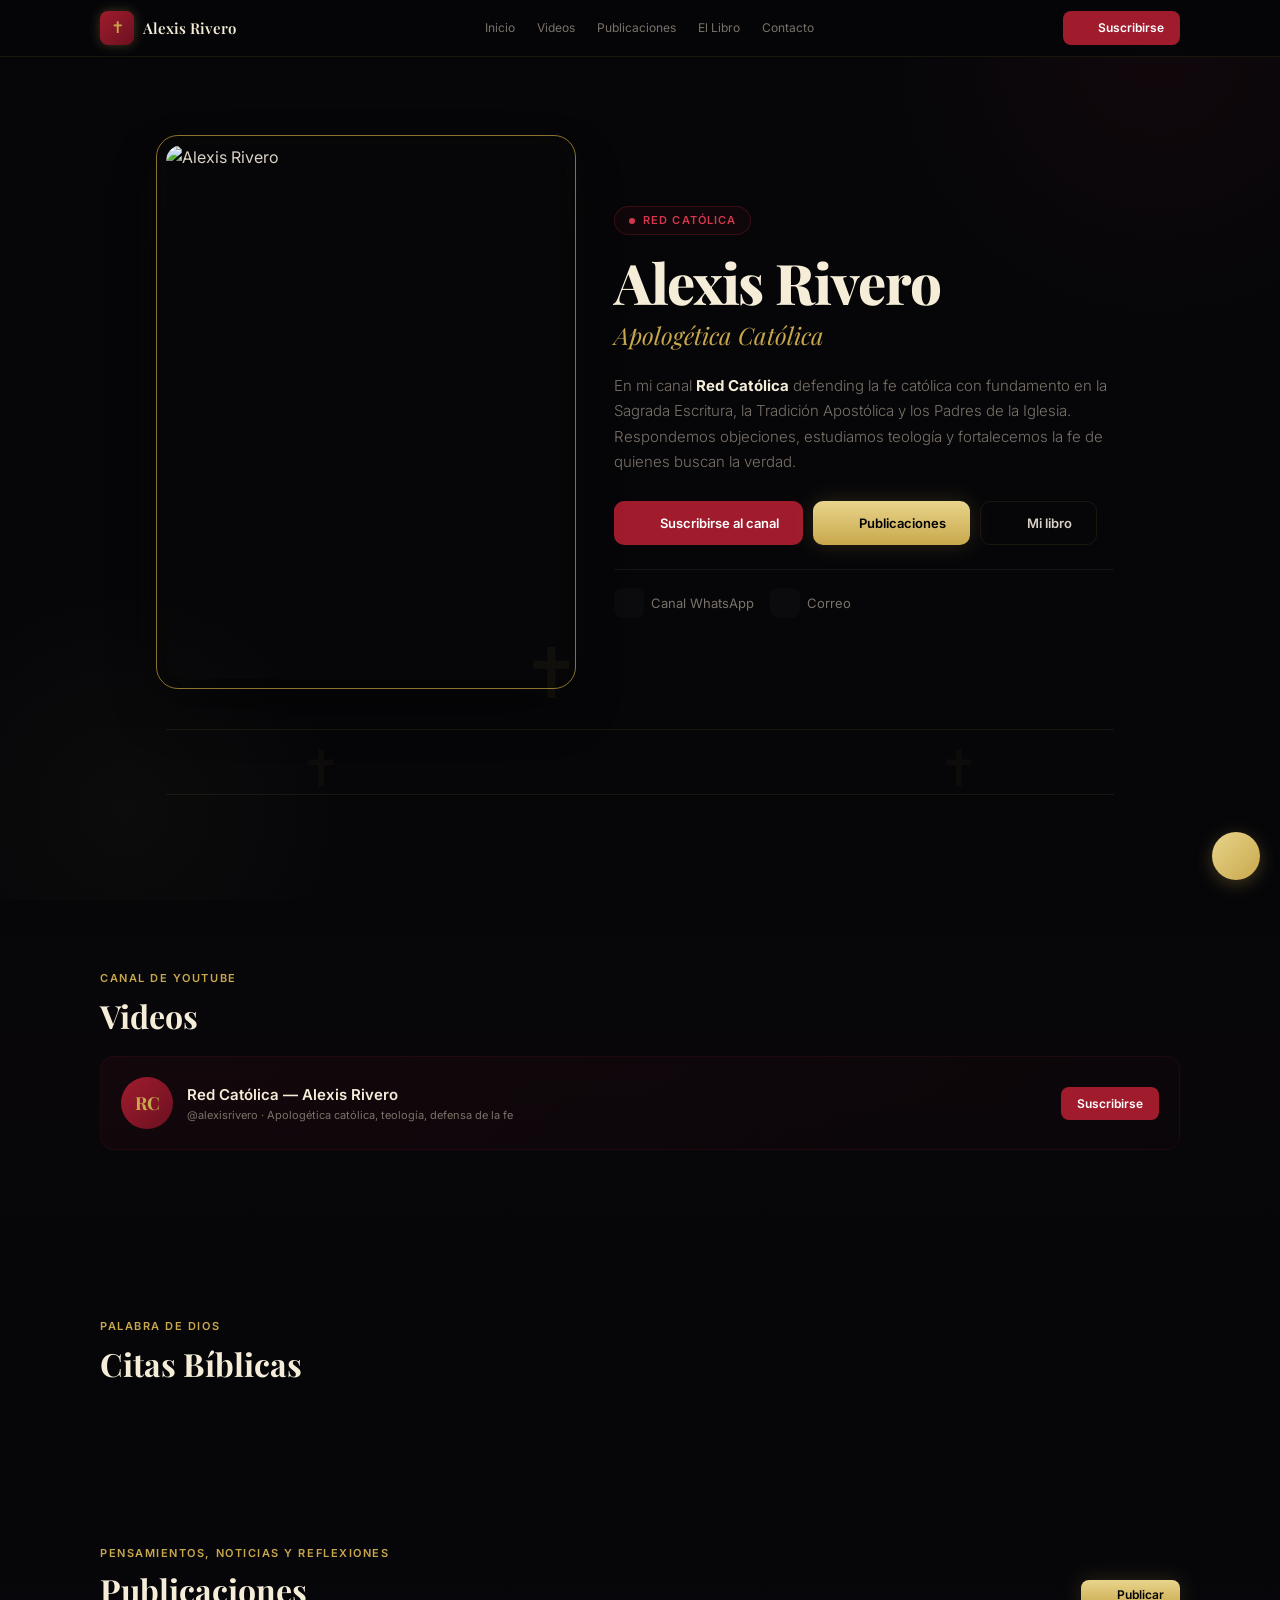
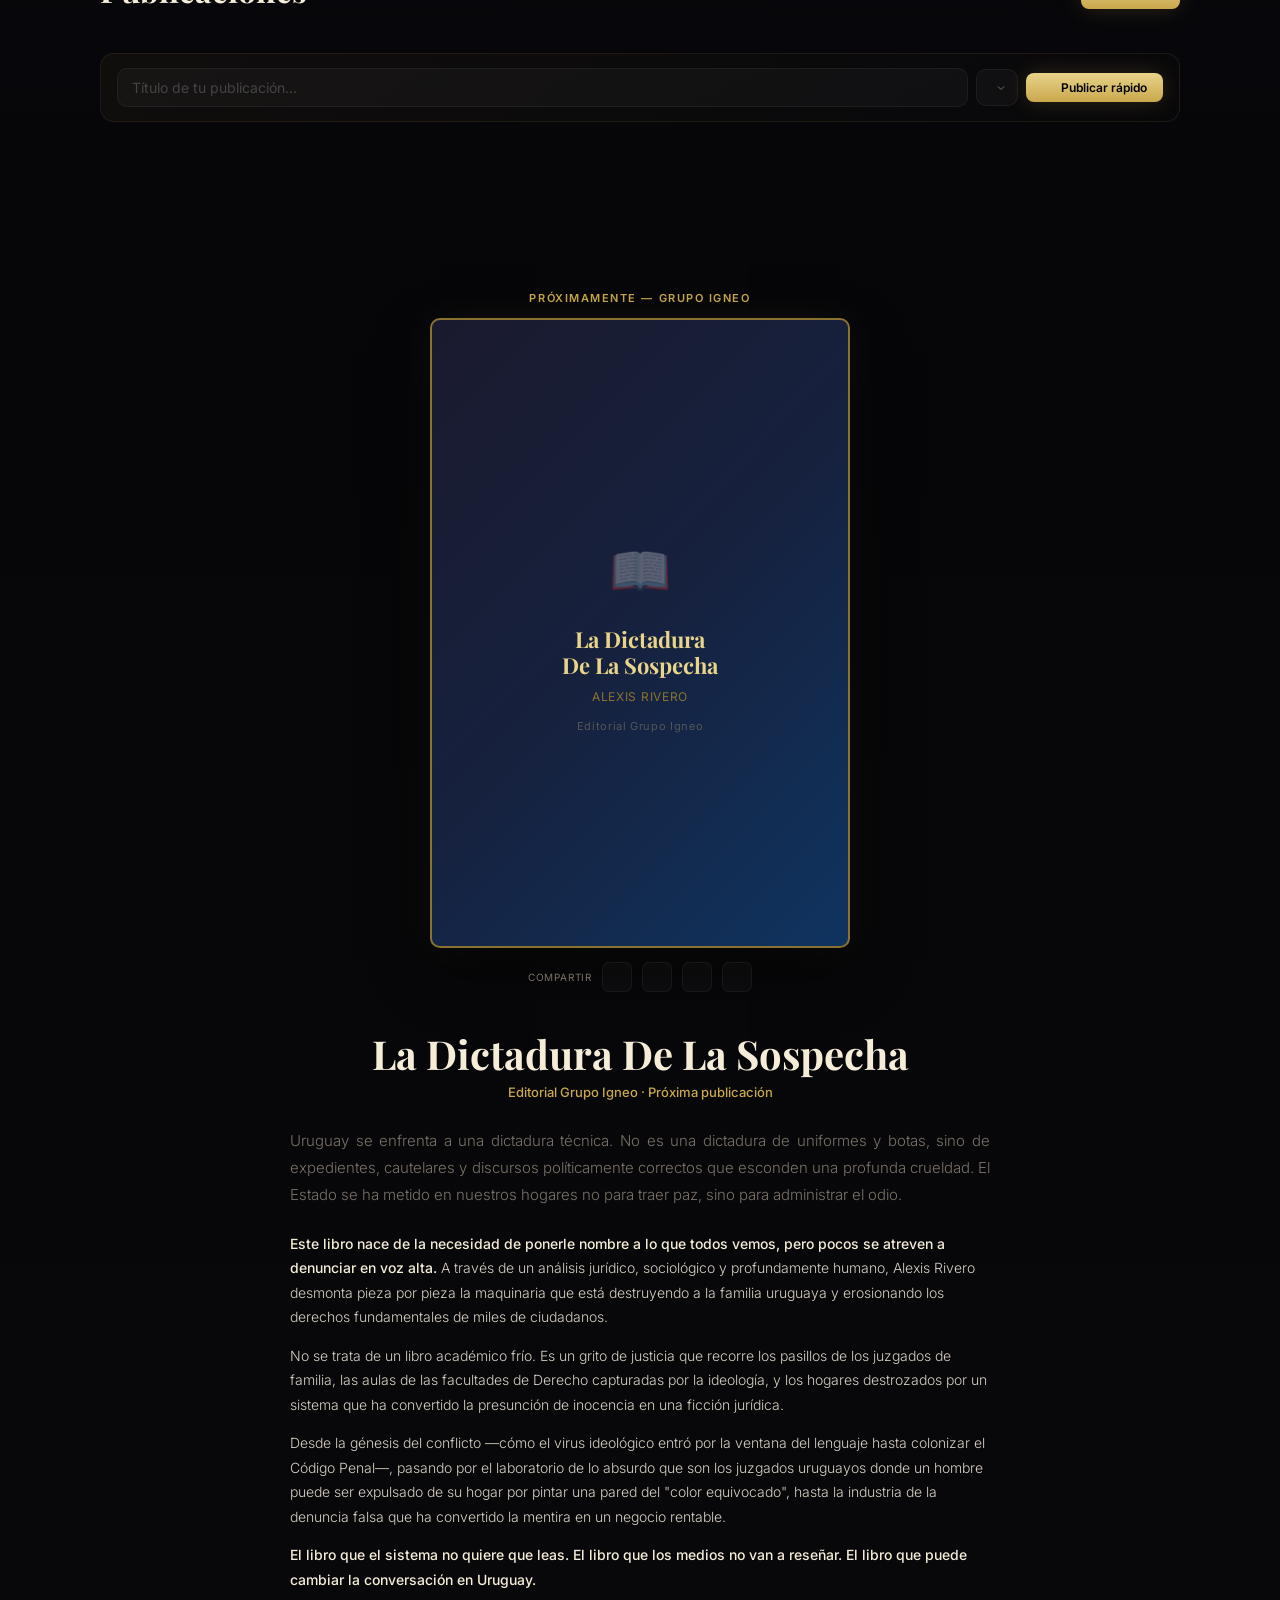
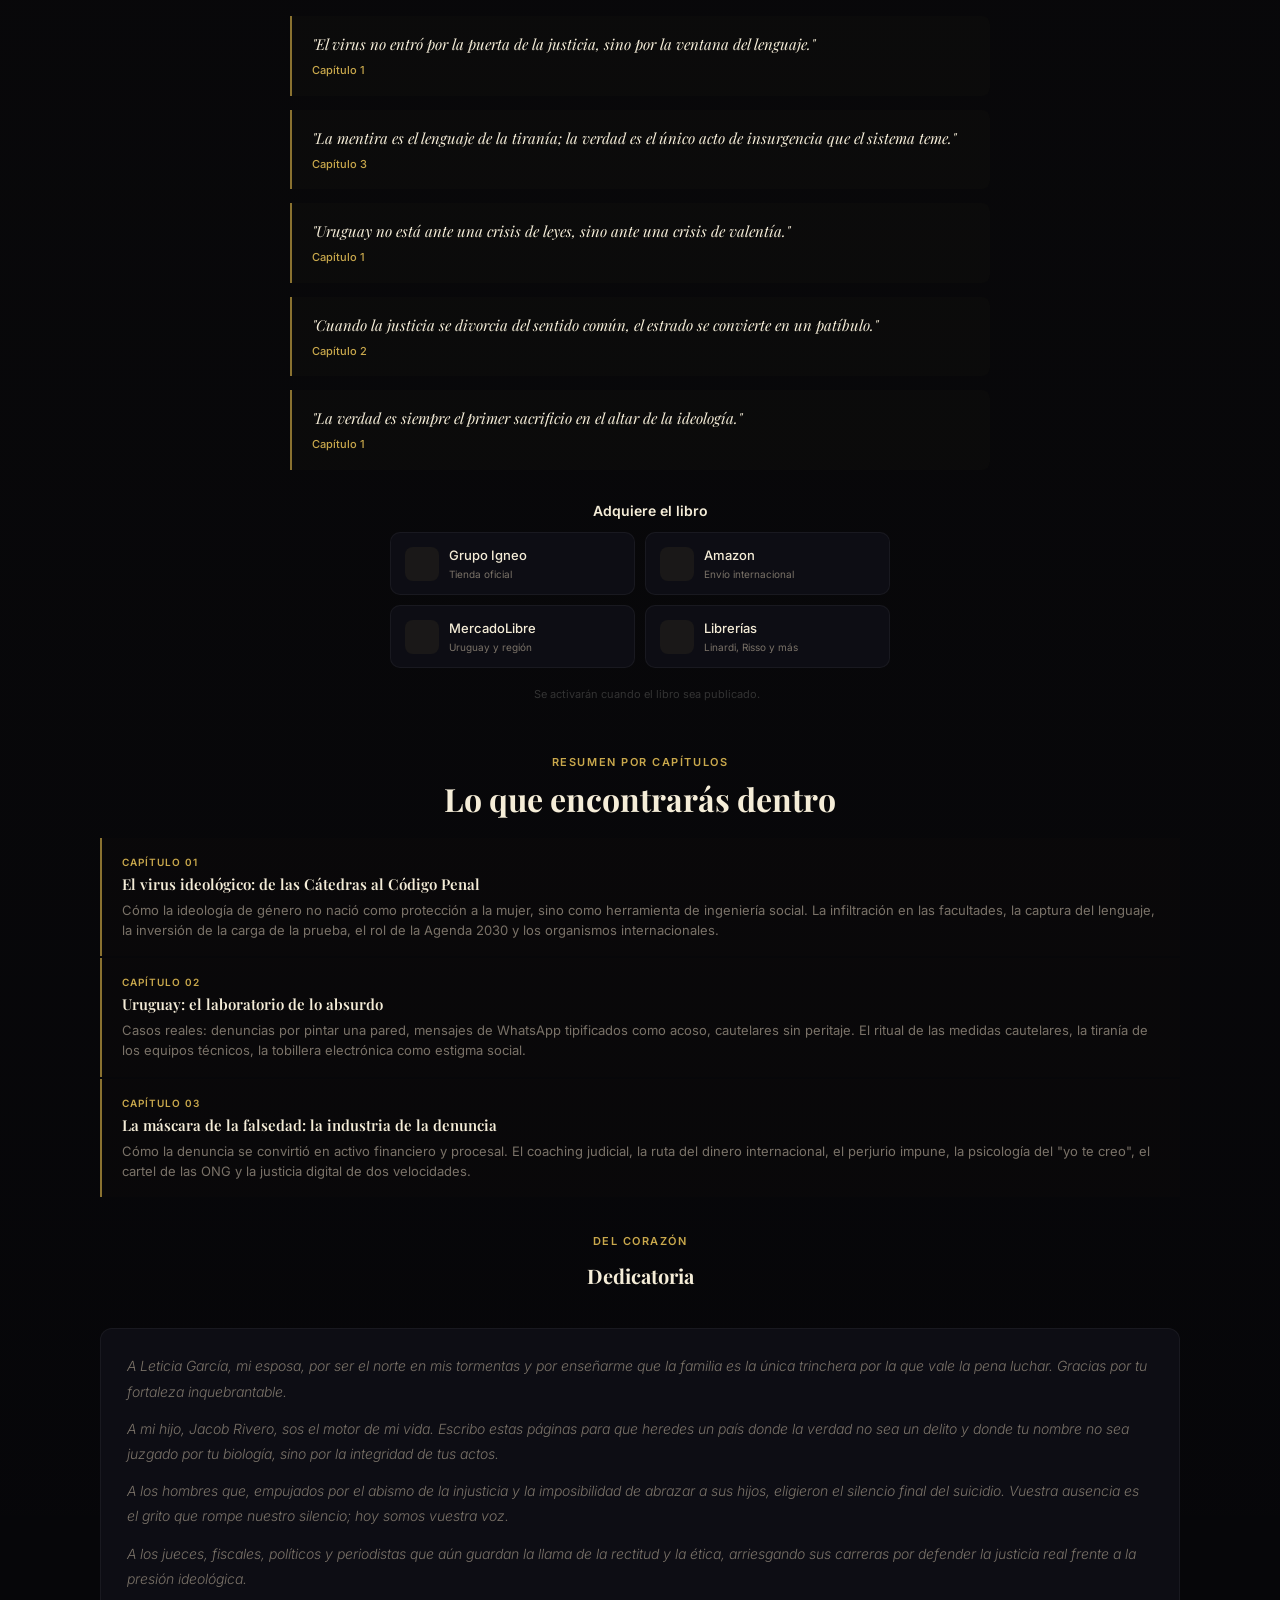
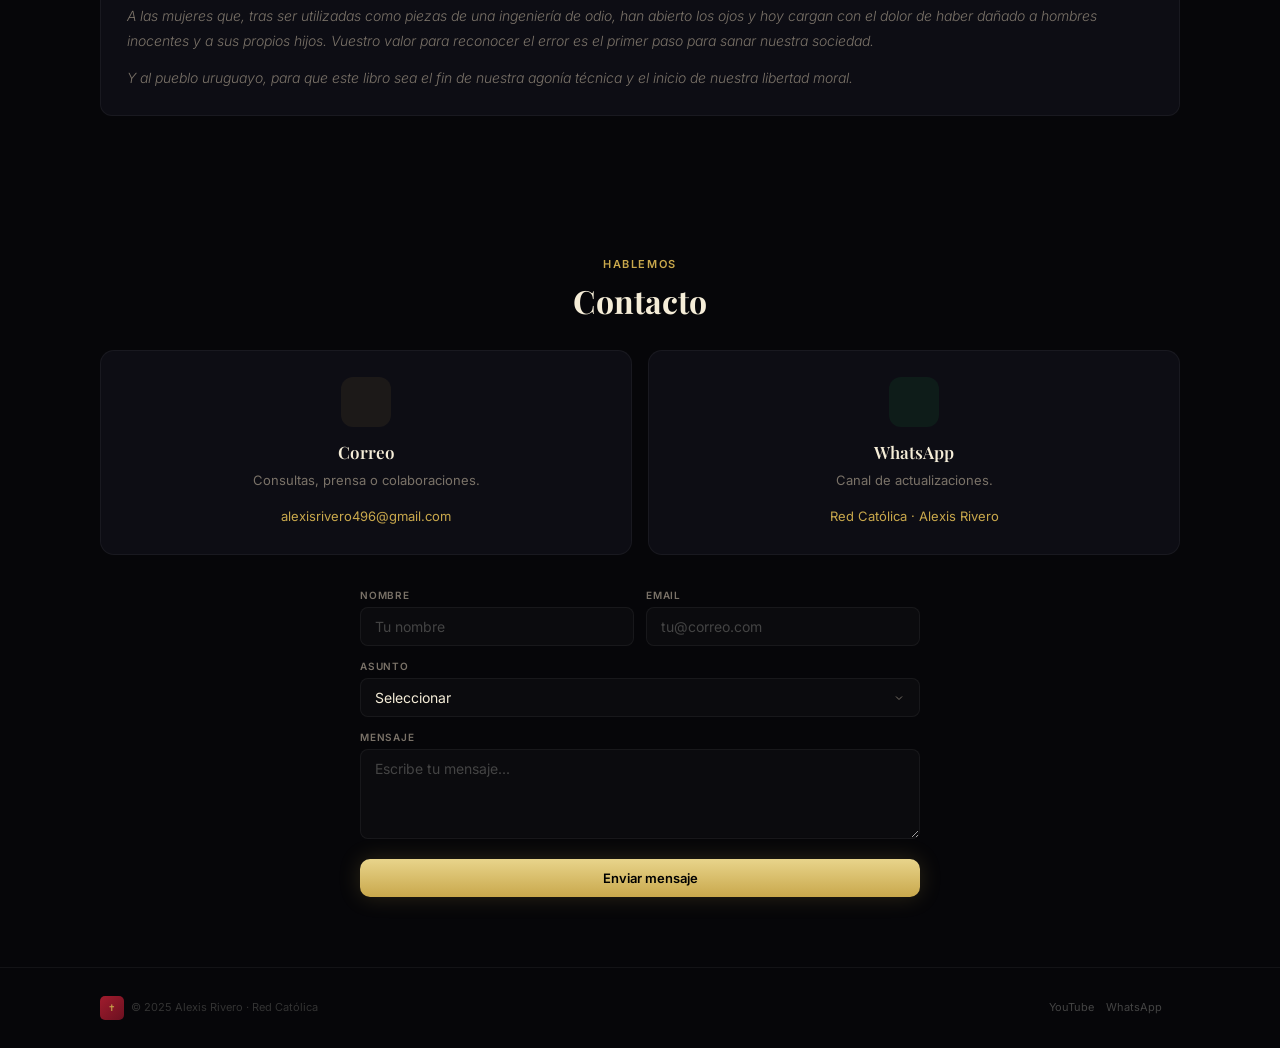
==== Index.html @ 1e09fcd6 "Update print statement from 'Hello' to 'Goodbye'" ====
<!DOCTYPE html>
<html lang="es">
<head>
<meta charset="UTF-8">
<meta name="viewport" content="width=device-width, initial-scale=1.0">
<title>Alexis Rivero — Red Católica | Apologética Católica</title>
<meta name="description" content="Red Católica — Canal de Alexis Rivero. Apologética católica, defensa de la fe, Sagrada Escritura y Tradición.">
<meta property="og:title" content="Alexis Rivero — Red Católica">
<meta property="og:description" content="Apologética católica. Defensa de la fe, Sagrada Escritura y Tradición.">
<meta property="og:image" content="https://z-cdn-media.chatglm.cn/files/7e291981-f883-4932-b6f5-6cbcd752e5f8.jpg?auth_key=1883467136-161e670b6143466b8fa47ee258b8668e-0-f3217478d17b5bc0d8da4518e6465ffe">
<script type="application/ld+json">{"@context":"https://schema.org","@type":"Person","name":"Alexis Rivero","jobTitle":"Apologista católica, YouTuber, Escritor","sameAs":["https://youtube.com/@alexisrivero","https://whatsapp.com/channel/0029ValfUDzLikg3mxO2ev3T"]}</script>
<link href="https://fonts.googleapis.com/css2?family=Playfair+Display:ital,wght@0,400;0,600;0,700;0,800;1,400;1,600&family=Inter:wght@300;400;500;600&display=swap" rel="stylesheet">
<script src="https://unpkg.com/lucide@latest"></script>
<style>
:root{--bg:#060609;--bg2:#0d0d14;--bg3:#141420;--gold:#c9a84c;--gold-l:#e8d48b;--gold-d:#8a7230;--red:#a01c2d;--red-l:#d4374c;--cream:#f5edd8;--text:#d8d0c4;--muted:#7a7268;--bdr:rgba(201,168,76,.1);--bdr2:rgba(255,255,255,.05)}
*,*::before,*::after{margin:0;padding:0;box-sizing:border-box}
html{scroll-behavior:smooth}
body{font-family:'Inter',sans-serif;background:var(--bg);color:var(--text);line-height:1.6;overflow-x:hidden}
::selection{background:rgba(201,168,76,.3);color:#fff}
::-webkit-scrollbar{width:5px}
::-webkit-scrollbar-track{background:var(--bg)}
::-webkit-scrollbar-thumb{background:rgba(201,168,76,.3);border-radius:3px}
.serif{font-family:'Playfair Display',Georgia,serif}
img{max-width:100%;display:block}
a{color:inherit}
.ctn{max-width:1120px;margin:0 auto;padding:0 20px}
nav{position:fixed;top:0;left:0;right:0;z-index:100;background:rgba(6,6,9,.94);backdrop-filter:blur(16px);border-bottom:1px solid var(--bdr)}
.ni{display:flex;align-items:center;justify-content:space-between;height:56px}
.nlogo{display:flex;align-items:center;gap:9px;text-decoration:none}
.nmark{width:34px;height:34px;border-radius:8px;background:linear-gradient(135deg,var(--red),#6b1020);display:flex;align-items:center;justify-content:center;font-size:16px;color:var(--gold);filter:drop-shadow(0 0 6px rgba(201,168,76,.3))}
.ntxt{font-family:'Playfair Display',serif;font-size:15px;font-weight:600;color:var(--cream)}
.nlinks{display:flex;gap:22px}
.nlinks a{font-size:12px;color:var(--muted);text-decoration:none;transition:color .2s}
.nlinks a:hover{color:var(--gold)}
.nsub{display:inline-flex;align-items:center;gap:6px;padding:7px 16px;border-radius:8px;background:var(--red);color:#fff;font-size:12px;font-weight:600;text-decoration:none;transition:all .2s}
.nsub:hover{background:var(--red-l);box-shadow:0 0 20px rgba(160,28,45,.4)}
.mobt{display:none;background:none;border:none;color:var(--muted);cursor:pointer}
@media(max-width:768px){.nlinks,.nsub-d{display:none!important}.mobt{display:block}}
.mmenu{display:none;padding:14px 20px;border-top:1px solid var(--bdr)}
.mmenu.open{display:block}
.mmenu a{display:block;padding:10px 0;font-size:14px;color:var(--muted);text-decoration:none;border-bottom:1px solid var(--bdr2)}
.mmenu a:last-child{border:none}
.hero{min-height:100vh;display:flex;align-items:center;padding:90px 0 50px;position:relative;overflow:hidden}
.hero::before{content:'';position:absolute;top:-25%;right:-12%;width:550px;height:550px;background:radial-gradient(circle,rgba(160,28,45,.07) 0%,transparent 70%);pointer-events:none}
.hero::after{content:'';position:absolute;bottom:-15%;left:-8%;width:450px;height:450px;background:radial-gradient(circle,rgba(201,168,76,.035) 0%,transparent 70%);pointer-events:none}
.hgrid{display:grid;grid-template-columns:400px 1fr;gap:48px;align-items:center;position:relative;z-index:1}
@media(max-width:860px){.hgrid{grid-template-columns:1fr;gap:32px;text-align:center}}
.hphoto{position:relative}
.hphoto img{width:100%;border-radius:16px;object-fit:cover;aspect-ratio:3/4;box-shadow:0 24px 60px -12px rgba(0,0,0,.8),0 0 40px rgba(201,168,76,.06)}
.hframe{position:absolute;inset:-10px;border:1.5px solid var(--gold-d);border-radius:22px;pointer-events:none}
.hcross{position:absolute;bottom:-25px;right:-15px;font-size:70px;color:rgba(201,168,76,.06);font-family:'Playfair Display',serif;pointer-events:none;line-height:1}
@media(max-width:860px){.hphoto img{max-width:300px;margin:0 auto}.hcross{display:none}}
.hbadge{display:inline-flex;align-items:center;gap:8px;padding:5px 14px;border-radius:20px;border:1px solid rgba(160,28,45,.3);background:rgba(160,28,45,.07);font-size:11px;color:var(--red-l);text-transform:uppercase;letter-spacing:.1em;font-weight:600;margin-bottom:18px}
.hbadge .dot{width:6px;height:6px;border-radius:50%;background:var(--red-l);animation:pulse 2s infinite}
@keyframes pulse{0%,100%{opacity:1}50%{opacity:.3}}
.hero h1{font-family:'Playfair Display',serif;font-size:clamp(36px,5vw,56px);font-weight:800;line-height:1.05;color:var(--cream);letter-spacing:-.02em;margin-bottom:4px}
.hsub{font-family:'Playfair Display',serif;font-size:clamp(17px,2.5vw,24px);font-weight:400;font-style:italic;color:var(--gold);margin-bottom:18px}
.hdesc{color:var(--muted);font-size:15px;line-height:1.7;margin-bottom:26px;max-width:500px;font-weight:300}
@media(max-width:860px){.hdesc{margin:0 auto 26px}}
.hbtns{display:flex;flex-wrap:wrap;gap:10px}
@media(max-width:860px){.hbtns{justify-content:center}}
.btn{display:inline-flex;align-items:center;gap:7px;padding:11px 24px;border-radius:10px;font-size:13px;font-weight:600;text-decoration:none;transition:all .2s;border:none;cursor:pointer;font-family:'Inter',sans-serif}
.btn-r{background:var(--red);color:#fff}
.btn-r:hover{background:var(--red-l);box-shadow:0 0 22px rgba(160,28,45,.4)}
.btn-g{background:linear-gradient(to bottom,var(--gold-l),var(--gold));color:#000;box-shadow:0 0 22px rgba(201,168,76,.2)}
.btn-g:hover{box-shadow:0 0 32px rgba(201,168,76,.35);transform:translateY(-1px)}
.btn-o{background:transparent;color:var(--text);border:1px solid var(--bdr)}
.btn-o:hover{border-color:var(--gold-d);background:rgba(201,168,76,.02)}
.btns{padding:7px 16px;font-size:12px;border-radius:8px}
.hlinks{display:flex;gap:16px;margin-top:24px;padding-top:18px;border-top:1px solid var(--bdr2);flex-wrap:wrap}
@media(max-width:860px){.hlinks{justify-content:center}}
.hlk{display:flex;align-items:center;gap:7px;font-size:13px;color:var(--muted);text-decoration:none;transition:color .2s}
.hlk:hover{color:var(--cream)}
.hlk-ic{width:30px;height:30px;border-radius:8px;background:rgba(255,255,255,.025);display:flex;align-items:center;justify-content:center}
.bbar{margin-top:50px;padding:28px 24px;position:relative;z-index:1;border-top:1px solid var(--bdr);border-bottom:1px solid var(--bdr)}
.bbar-in{max-width:680px;margin:0 auto;text-align:center;position:relative}
.bbar-in::before,.bbar-in::after{content:'✝';position:absolute;top:50%;transform:translateY(-50%);font-size:50px;color:rgba(201,168,76,.04);font-family:'Playfair Display',serif;pointer-events:none}
.bbar-in::before{left:0}
.bbar-in::after{right:0}
.bbar p{font-family:'Playfair Display',serif;font-style:italic;font-size:clamp(15px,2vw,19px);color:var(--gold-l);line-height:1.6}
.bbar cite{display:block;margin-top:8px;font-size:11px;color:var(--gold-d);font-style:normal;font-family:'Inter',sans-serif;font-weight:500;letter-spacing:.05em}
section{padding:70px 0}
@media(max-width:768px){section{padding:45px 0}}
.sl{font-size:11px;font-weight:600;text-transform:uppercase;letter-spacing:.14em;color:var(--gold);margin-bottom:10px}
.st{font-family:'Playfair Display',serif;font-size:clamp(22px,3vw,32px);font-weight:700;color:var(--cream);line-height:1.15}
.gl{width:45px;height:2px;background:linear-gradient(to right,var(--gold),transparent);margin:14px 0}
.card{background:var(--bg2);border:1px solid var(--bdr2);border-radius:14px;transition:border-color .3s}
.card:hover{border-color:var(--bdr)}
.vsec{background:linear-gradient(180deg,transparent,rgba(160,28,45,.015),transparent)}
.vsub{display:flex;align-items:center;gap:14px;padding:20px;border-radius:14px;background:linear-gradient(135deg,rgba(160,28,45,.07),rgba(160,28,45,.02));border:1px solid rgba(160,28,45,.12);margin-bottom:28px;flex-wrap:wrap}
.vav{width:52px;height:52px;border-radius:50%;background:linear-gradient(135deg,var(--red),#6b1020);display:flex;align-items:center;justify-content:center;font-family:'Playfair Display',serif;font-weight:700;font-size:18px;color:var(--gold);flex-shrink:0}
.vinf h4{font-size:15px;font-weight:600;color:var(--cream)}
.vinf p{font-size:11px;color:var(--muted)}
.vgrid{display:grid;grid-template-columns:repeat(2,1fr);gap:14px}
@media(max-width:640px){.vgrid{grid-template-columns:1fr}}
.vemb{position:relative;aspect-ratio:16/9;border-radius:12px;overflow:hidden;background:var(--bg3);border:1px solid var(--bdr2)}
.vemb iframe{width:100%;height:100%;border:none}
.vempty{text-align:center;padding:50px 20px;border:2px dashed var(--bdr2);border-radius:14px}
.qgrid{display:grid;grid-template-columns:repeat(2,1fr);gap:14px}
@media(max-width:640px){.qgrid{grid-template-columns:1fr}}
.qc{padding:24px;border-left:3px solid var(--gold-d);background:linear-gradient(135deg,rgba(201,168,76,.025),transparent);position:relative;overflow:hidden;border-radius:0 14px 14px 0}
.qc::after{content:'✝';position:absolute;right:-6px;bottom:-10px;font-size:70px;color:rgba(201,168,76,.035);font-family:'Playfair Display',serif;pointer-events:none;line-height:1}
.qc p{font-family:'Playfair Display',serif;font-style:italic;font-size:14px;color:var(--cream);line-height:1.6;position:relative;z-index:1}
.qc cite{display:block;margin-top:8px;font-size:11px;color:var(--gold);font-style:normal;font-family:'Inter',sans-serif;font-weight:600}
.fsec{background:linear-gradient(180deg,transparent,rgba(74,32,112,.012),transparent)}
.cat-tabs{display:flex;gap:6px;flex-wrap:wrap;margin-bottom:24px}
.cat-tab{padding:7px 14px;border-radius:20px;font-size:11px;font-weight:500;cursor:pointer;transition:all .2s;border:1px solid var(--bdr2);background:rgba(255,255,255,.015);color:var(--muted);font-family:'Inter',sans-serif;white-space:nowrap}
.cat-tab:hover{border-color:var(--bdr);color:var(--text)}
.cat-tab.act{border-color:var(--gold-d);background:rgba(201,168,76,.08);color:var(--gold-l)}
.publish-bar{display:flex;gap:8px;margin-bottom:28px;padding:14px 16px;border-radius:14px;background:linear-gradient(135deg,rgba(201,168,76,.05),rgba(201,168,76,.01));border:1px solid var(--bdr);align-items:center;flex-wrap:wrap}
.publish-bar input{flex:1;min-width:200px;padding:10px 14px;border-radius:10px;background:rgba(255,255,255,.03);border:1px solid var(--bdr2);color:var(--cream);font-size:14px;outline:none;font-family:'Inter',sans-serif}
.publish-bar input:focus{border-color:rgba(201,168,76,.35)}
.publish-bar input::placeholder{color:#444}
.publish-bar select{padding:10px 12px;border-radius:10px;background:rgba(255,255,255,.03);border:1px solid var(--bdr2);color:var(--cream);font-size:12px;outline:none;appearance:none;cursor:pointer;font-family:'Inter',sans-serif;background-image:url("data:image/svg+xml,%3Csvg xmlns='http://www.w3.org/2000/svg' width='12' height='12' viewBox='0 0 24 24' fill='none' stroke='%237a7268' stroke-width='2'%3E%3Cpolyline points='6 9 12 15 18 9'/%3E%3C/svg%3E");background-repeat:no-repeat;background-position:right 10px center;padding-right:28px}
.publish-bar select option{background:var(--bg2)}
.fcard{padding:20px;border-radius:14px;background:var(--bg2);border:1px solid var(--bdr2);margin-bottom:14px}
.fcard-hd{display:flex;align-items:center;gap:12px;margin-bottom:14px}
.fcard-av{width:40px;height:40px;border-radius:50%;background:linear-gradient(135deg,var(--red),#6b1020);display:flex;align-items:center;justify-content:center;font-family:'Playfair Display',serif;font-weight:700;font-size:14px;color:var(--gold);flex-shrink:0}
.fcard-info{flex:1;min-width:0}
.fcard-info h4{font-size:14px;font-weight:600;color:var(--cream)}
.fcard-info p{font-size:11px;color:var(--muted)}
.fcard-body{padding-left:52px}
.fcard-txt{font-size:14px;color:var(--text);line-height:1.7;margin-bottom:12px}
.fcard-txt p{margin-bottom:10px}
.fcard-txt img{max-width:100%;border-radius:10px;margin:10px 0}
.fcard-txt blockquote{border-left:2px solid var(--gold-d);padding:8px 14px;margin:10px 0;color:var(--gold-l);font-style:italic;font-family:'Playfair Display',serif}
.fcard-txt iframe{width:100%;aspect-ratio:16/9;border:none;border-radius:8px;margin:8px 0}
.fcard-reactions{display:flex;gap:6px;margin-bottom:12px;flex-wrap:wrap}
.frbtn{display:inline-flex;align-items:center;gap:5px;padding:5px 12px;border-radius:8px;background:rgba(255,255,255,.02);border:1px solid var(--bdr2);cursor:pointer;transition:all .2s;font-size:13px;font-family:'Inter',sans-serif;color:var(--muted)}
.frbtn:hover{border-color:var(--bdr);background:rgba(255,255,255,.04)}
.frbtn.active{border-color:var(--gold-d);background:rgba(201,168,76,.07);color:var(--gold-l)}
.frc{font-size:12px;min-width:14px;text-align:center}
@keyframes rpop{0%{transform:scale(1)}50%{transform:scale(1.2)}100%{transform:scale(1)}}
.rpop{animation:rpop .25s ease}
.fcard-cmts{border-top:1px solid var(--bdr2);padding-top:12px;margin-top:4px}
.fcard-cmt{display:flex;gap:10px;padding:10px 0;border-bottom:1px solid var(--bdr2)}
.fcard-cmt:last-child{border:none}
.fcmt-av{width:28px;height:28px;border-radius:50%;background:rgba(201,168,76,.08);display:flex;align-items:center;justify-content:center;font-size:11px;font-weight:600;color:var(--gold);flex-shrink:0}
.fcmt-body{flex:1;min-width:0}
.fcmt-hd{display:flex;align-items:center;gap:6px;margin-bottom:2px}
.fcmt-nm{font-size:12px;font-weight:500;color:var(--cream)}
.fcmt-dt{font-size:10px;color:#444}
.fcmt-tx{font-size:13px;color:var(--muted);line-height:1.5}
.fcmt-like{display:inline-flex;align-items:center;gap:3px;font-size:11px;color:#444;cursor:pointer;transition:color .2s;margin-top:4px;padding:2px 6px;border-radius:4px}
.fcmt-like:hover{color:var(--gold)}
.fcmt-like.liked{color:var(--red-l)}
.fcard-cmt-form{display:flex;gap:8px;margin-top:10px}
.fcard-cmt-form input{flex:1;padding:8px 12px;border-radius:8px;background:rgba(255,255,255,.02);border:1px solid var(--bdr2);color:var(--cream);font-size:13px;outline:none;font-family:'Inter',sans-serif}
.fcard-cmt-form input:focus{border-color:rgba(201,168,76,.35)}
.fcard-cmt-form button{padding:8px 14px;border-radius:8px;background:var(--gold);color:#000;font-size:12px;font-weight:600;border:none;cursor:pointer;white-space:nowrap}
.bksec{background:linear-gradient(180deg,transparent,rgba(201,168,76,.012),transparent)}
.bkcover{max-width:420px;margin:0 auto 40px;position:relative}
.bkcover img{width:100%;border-radius:10px;box-shadow:0 24px 60px -12px rgba(0,0,0,.7),0 0 40px rgba(201,168,76,.08);transition:transform .4s}
.bkcover:hover img{transform:scale(1.02)}
.bk-fallback{width:100%;aspect-ratio:2/3;border-radius:10px;box-shadow:0 24px 60px -12px rgba(0,0,0,.7),0 0 40px rgba(201,168,76,.08);background:linear-gradient(135deg,#1a1a2e,#16213e,#0f3460);display:none;align-items:center;justify-content:center;text-align:center;padding:40px;border:2px solid var(--gold-d)}
.bk-fallback h3{font-family:'Playfair Display',serif;font-size:22px;font-weight:700;color:var(--gold-l);line-height:1.2;margin-bottom:8px}
.bk-fallback p{font-size:12px;color:var(--gold-d);letter-spacing:.06em}
.bkshare{display:flex;align-items:center;justify-content:center;gap:10px;margin-top:14px}
.bkshare span{font-size:10px;color:var(--muted);text-transform:uppercase;letter-spacing:.08em}
.bkshbtn{width:30px;height:30px;border-radius:7px;background:rgba(255,255,255,.025);border:1px solid var(--bdr2);display:flex;align-items:center;justify-content:center;color:var(--muted);cursor:pointer;transition:all .2s}
.bkshbtn:hover{color:var(--gold);border-color:var(--bdr)}
.bkinfo{max-width:700px;margin:0 auto}
.bkinfo h2{font-family:'Playfair Display',serif;font-size:clamp(26px,3.5vw,40px);font-weight:700;color:var(--cream);line-height:1.1;margin-bottom:6px;text-align:center}
.bkpub{font-size:13px;color:var(--gold);text-align:center;margin-bottom:24px;font-weight:500}
.bksyn{color:var(--muted);font-size:15px;line-height:1.8;margin-bottom:24px;font-weight:300;text-align:justify}
.bkdesc{color:var(--text);font-size:14px;line-height:1.75;margin-bottom:24px;font-weight:300}
.bkdesc p{margin-bottom:14px}
.bkdesc strong{color:var(--cream);font-weight:500}
.bq{border-left:2px solid var(--gold-d);padding:16px 20px;margin:14px 0;background:rgba(201,168,76,.015);border-radius:0 8px 8px 0}
.bq p{font-family:'Playfair Display',serif;font-style:italic;font-size:15px;color:var(--cream);line-height:1.6}
.bq cite{display:block;margin-top:6px;font-size:11px;color:var(--gold);font-style:normal;font-weight:500}
.bgrid{display:grid;grid-template-columns:repeat(2,1fr);gap:10px;margin-bottom:18px;max-width:500px;margin-left:auto;margin-right:auto}
@media(max-width:480px){.bgrid{grid-template-columns:1fr}}
.blink{display:flex;align-items:center;gap:10px;padding:12px 14px;border-radius:10px;background:var(--bg2);border:1px solid var(--bdr2);text-decoration:none;transition:all .2s}
.blink:hover{border-color:var(--bdr);background:rgba(201,168,76,.025)}
.blic{width:34px;height:34px;border-radius:8px;background:rgba(201,168,76,.07);display:flex;align-items:center;justify-content:center;flex-shrink:0}
.blt{font-size:13px;color:var(--cream);font-weight:500}
.bls{font-size:10px;color:var(--muted)}
.chc{padding:16px 20px;border-left:2px solid var(--gold-d);margin-bottom:2px;background:rgba(201,168,76,.008);transition:all .3s}
.chc:hover{border-left-color:var(--gold);background:rgba(201,168,76,.025)}
.chn{font-size:10px;color:var(--gold);font-weight:600;letter-spacing:.1em;text-transform:uppercase;margin-bottom:2px}
.cht{font-family:'Playfair Display',serif;font-size:15px;font-weight:600;color:var(--cream);margin-bottom:4px}
.chs{font-size:13px;color:var(--muted);line-height:1.55}
.dedbox{margin-top:36px;padding:24px 26px;border-radius:12px;background:var(--bg2);border:1px solid var(--bdr2)}
.dedbox p{font-size:14px;color:var(--muted);line-height:1.8;font-weight:300;font-style:italic;margin-bottom:12px}
.dedbox p:last-child{margin-bottom:0}
.ctgrid{display:grid;grid-template-columns:1fr 1fr;gap:16px}
@media(max-width:640px){.ctgrid{grid-template-columns:1fr}}
.ctcd{padding:26px;text-align:center}
.ctic{width:50px;height:50px;border-radius:12px;display:flex;align-items:center;justify-content:center;margin:0 auto 12px}
.ctcd h3{font-family:'Playfair Display',serif;font-size:17px;font-weight:600;color:var(--cream);margin-bottom:4px}
.ctcd p{font-size:13px;color:var(--muted);margin-bottom:12px}
.ctcd a{color:var(--gold);text-decoration:none;font-size:13px;word-break:break-all}
.ctcd a:hover{text-decoration:underline}
.ctfm{max-width:560px;margin:32px auto 0}
.ctfm label{display:block;font-size:10px;font-weight:600;text-transform:uppercase;letter-spacing:.08em;color:var(--muted);margin-bottom:4px}
.ctfm input,.ctfm select,.ctfm textarea{width:100%;padding:10px 14px;border-radius:8px;background:rgba(255,255,255,.025);border:1px solid var(--bdr2);color:var(--cream);font-size:14px;font-family:'Inter',sans-serif;transition:border-color .2s;margin-bottom:12px}
.ctfm input:focus,.ctfm select:focus,.ctfm textarea:focus{outline:none;border-color:rgba(201,168,76,.35)}
.ctfm input::placeholder,.ctfm textarea::placeholder{color:#444}
.ctfm select{appearance:none;cursor:pointer;background-image:url("data:image/svg+xml,%3Csvg xmlns='http://www.w3.org/2000/svg' width='12' height='12' viewBox='0 0 24 24' fill='none' stroke='%237a7268' stroke-width='2'%3E%3Cpolyline points='6 9 12 15 18 9'/%3E%3C/svg%3E");background-repeat:no-repeat;background-position:right 14px center}
.ctfm select option{background:var(--bg2)}
footer{padding:28px 0;border-top:1px solid var(--bdr2)}
.fti{display:flex;align-items:center;justify-content:space-between;flex-wrap:wrap;gap:10px}
.ftt{font-size:11px;color:#333}
.fab{position:fixed;bottom:20px;right:20px;z-index:90;width:48px;height:48px;border-radius:50%;background:linear-gradient(135deg,var(--gold-l),var(--gold));color:#000;border:none;cursor:pointer;display:flex;align-items:center;justify-content:center;box-shadow:0 4px 18px rgba(201,168,76,.3);transition:all .2s;animation:fg 3s infinite}
.fab:hover{transform:scale(1.08);box-shadow:0 4px 28px rgba(201,168,76,.5)}
@keyframes fg{0%,100%{box-shadow:0 4px 18px rgba(201,168,76,.3)}50%{box-shadow:0 4px 28px rgba(201,168,76,.5)}}
.tc{position:fixed;top:64px;right:16px;z-index:300;display:flex;flex-direction:column;gap:6px}
.tst{padding:10px 16px;border-radius:10px;font-size:13px;color:var(--cream);backdrop-filter:blur(12px);animation:tin .3s ease;display:flex;align-items:center;gap:7px}
.tok{background:rgba(22,163,74,.12);border:1px solid rgba(22,163,74,.25)}
.terr{background:rgba(220,38,38,.12);border:1px solid rgba(220,38,38,.25)}
.tinf{background:rgba(201,168,76,.12);border:1px solid rgba(201,168,76,.25)}
@keyframes tin{from{opacity:0;transform:translateX(20px)}to{opacity:1;transform:translateX(0)}}
.adm{position:fixed;inset:0;z-index:250;display:none}
.adm.open{display:flex;align-items:flex-start;justify-content:center;padding:52px 12px 12px}
.abox{width:100%;max-width:680px;background:var(--bg2);border:1px solid var(--bdr2);border-radius:16px;overflow:hidden;max-height:calc(100vh - 64px);overflow-y:auto}
.ahd{padding:12px 16px;border-bottom:1px solid var(--bdr2);display:flex;align-items:center;justify-content:space-between;position:sticky;top:0;background:var(--bg2);z-index:5}
.ahd h3{font-family:'Playfair Display',serif;font-size:16px;font-weight:600;color:var(--cream);display:flex;align-items:center;gap:7px}
.mcl{width:30px;height:30px;border-radius:7px;background:rgba(255,255,255,.03);border:none;color:var(--muted);cursor:pointer;display:flex;align-items:center;justify-content:center;transition:all .2s}
.mcl:hover{background:rgba(255,255,255,.07);color:var(--cream)}
.atabs{display:flex;border-bottom:1px solid var(--bdr2);padding:0 16px;overflow-x:auto}
.atb{padding:8px 13px;font-size:11px;color:#444;cursor:pointer;border:none;border-bottom:2px solid transparent;transition:all .2s;background:none;font-family:'Inter',sans-serif;white-space:nowrap}
.atb.act{color:var(--gold);border-bottom-color:var(--gold)}
.atb:hover{color:var(--muted)}
.atc{display:none;padding:16px}
.atc.act{display:block}
.af{margin-bottom:10px}
.af label{display:block;font-size:10px;font-weight:600;text-transform:uppercase;letter-spacing:.07em;color:var(--muted);margin-bottom:4px}
.af input,.af select{width:100%;padding:8px 11px;border-radius:7px;background:rgba(255,255,255,.025);border:1px solid var(--bdr2);color:var(--cream);font-size:13px;font-family:'Inter',sans-serif;transition:border-color .2s}
.af input:focus,.af select:focus{outline:none;border-color:rgba(201,168,76,.35)}
.af select{appearance:none;cursor:pointer;background-image:url("data:image/svg+xml,%3Csvg xmlns='http://www.w3.org/2000/svg' width='12' height='12' viewBox='0 0 24 24' fill='none' stroke='%237a7268' stroke-width='2'%3E%3Cpolyline points='6 9 12 15 18 9'/%3E%3C/svg%3E");background-repeat:no-repeat;background-position:right 12px center}
.af select option{background:var(--bg2)}
.wybar{display:flex;flex-wrap:wrap;gap:2px;padding:6px;background:rgba(255,255,255,.015);border:1px solid var(--bdr2);border-bottom:none;border-radius:7px 7px 0 0}
.wybn{width:30px;height:28px;border-radius:4px;background:none;border:1px solid transparent;color:var(--muted);cursor:pointer;display:flex;align-items:center;justify-content:center;font-size:12px;font-family:'Inter',sans-serif;font-weight:600;transition:all .12s}
.wybn:hover{background:rgba(255,255,255,.04);color:var(--cream);border-color:var(--bdr2)}
.wysep{width:1px;height:18px;background:var(--bdr2);margin:3px 3px;align-self:center}
.wyed{min-height:180px;max-height:350px;overflow-y:auto;padding:12px;border:1px solid var(--bdr2);border-radius:0 0 7px 7px;background:rgba(255,255,255,.01);color:var(--text);font-size:14px;line-height:1.7;outline:none}
.wyed:focus{border-color:rgba(201,168,76,.25)}
.wyed p{margin-bottom:8px}
.wyed img{max-width:100%;border-radius:6px}
.wyed blockquote{border-left:2px solid var(--gold-d);padding:6px 12px;margin:8px 0;color:var(--gold-l);font-style:italic}
.wyed iframe{width:100%;aspect-ratio:16/9;border:none;border-radius:6px;margin:8px 0}
.wypp{display:none;position:absolute;top:100%;left:0;z-index:10;background:var(--bg3);border:1px solid var(--bdr2);border-radius:7px;padding:8px;margin-top:4px;box-shadow:0 6px 20px rgba(0,0,0,.4)}
.wypp.open{display:flex;gap:6px;align-items:center}
.wypp input{flex:1;min-width:160px;padding:6px 10px;border-radius:5px;background:rgba(255,255,255,.025);border:1px solid var(--bdr2);color:var(--cream);font-size:11px;outline:none}
.wypp button{padding:5px 10px;border-radius:5px;background:var(--gold);color:#000;font-size:10px;font-weight:600;border:none;cursor:pointer}
.mngi{display:flex;align-items:center;gap:10px;padding:8px;border-radius:7px;background:rgba(255,255,255,.01);border:1px solid var(--bdr2);margin-bottom:5px}
.mnginf{flex:1;min-width:0}
.mngt{font-size:12px;color:var(--cream);font-weight:500;white-space:nowrap;overflow:hidden;text-overflow:ellipsis}
.mngd{font-size:10px;color:#444}
.mngdl{width:26px;height:26px;border-radius:5px;background:rgba(220,38,38,.06);border:none;color:#ef4444;cursor:pointer;display:flex;align-items:center;justify-content:center;flex-shrink:0}
.pini{font-family:monospace!important;letter-spacing:.14em;text-align:center}
.varow{display:flex;gap:6px;margin-bottom:10px}
.varow input{flex:1;padding:8px 11px;border-radius:7px;background:rgba(255,255,255,.025);border:1px solid var(--bdr2);color:var(--cream);font-size:12px;font-family:monospace;outline:none}
</style>
</head>
<body>

<nav>
  <div class="ctn">
    <div class="ni">
      <a href="#inicio" class="nlogo">
        <div class="nmark">✝</div>
        <span class="ntxt">Alexis Rivero</span>
      </a>
      <div class="nlinks">
        <a href="#inicio">Inicio</a>
        <a href="#videos">Videos</a>
        <a href="#feed">Publicaciones</a>
        <a href="#libro">El Libro</a>
        <a href="#contacto">Contacto</a>
      </div>
      <div style="display:flex;align-items:center;gap:8px">
        <a href="https://youtube.com/@alexisrivero?sub_confirmation=1" target="_blank" rel="noopener" class="nsub nsub-d"><i data-lucide="youtube" style="width:13px;height:13px"></i>Suscribirse</a>
        <button class="mobt" id="mobt"><i data-lucide="menu" style="width:18px;height:18px"></i></button>
      </div>
    </div>
  </div>
  <div class="mmenu" id="mmenu">
    <a href="#inicio">Inicio</a>
    <a href="#videos">Videos</a>
    <a href="#feed">Publicaciones</a>
    <a href="#libro">El Libro</a>
    <a href="#contacto">Contacto</a>
    <a href="https://youtube.com/@alexisrivero?sub_confirmation=1" target="_blank" rel="noopener" style="color:var(--red-l)">Suscribirse al canal</a>
  </div>
</nav>

<!-- HERO -->
<section class="hero" id="inicio">
  <div class="ctn">
    <div class="hgrid">
      <div class="hphoto">
        <div class="hframe"></div>
        <img src="https://z-cdn-media.chatglm.cn/files/7e291981-f883-4932-b6f5-6cbcd752e5f8.jpg?auth_key=1883467136-161e670b6143466b8fa47ee258b8668e-0-f3217478d17b5bc0d8da4518e6465ffe" alt="Alexis Rivero" loading="eager">
        <div class="hcross">✝</div>
      </div>
      <div>
        <div class="hbadge"><span class="dot"></span>Red Católica</div>
        <h1>Alexis Rivero</h1>
        <p class="hsub">Apologética Católica</p>
        <p class="hdesc">En mi canal <strong style="color:var(--cream)">Red Católica</strong> defending la fe católica con fundamento en la Sagrada Escritura, la Tradición Apostólica y los Padres de la Iglesia. Respondemos objeciones, estudiamos teología y fortalecemos la fe de quienes buscan la verdad.</p>
        <div class="hbtns">
          <a href="https://youtube.com/@alexisrivero?sub_confirmation=1" target="_blank" rel="noopener" class="btn btn-r"><i data-lucide="youtube" style="width:15px;height:15px"></i>Suscribirse al canal</a>
          <a href="#feed" class="btn btn-g"><i data-lucide="pen-line" style="width:15px;height:15px"></i>Publicaciones</a>
          <a href="#libro" class="btn btn-o"><i data-lucide="book-open" style="width:15px;height:15px"></i>Mi libro</a>
        </div>
        <div class="hlinks">
          <a href="https://whatsapp.com/channel/0029ValfUDzLikg3mxO2ev3T" target="_blank" rel="noopener" class="hlk">
            <span class="hlk-ic"><i data-lucide="message-circle" style="width:13px;height:13px;color:#22c55e"></i></span>Canal WhatsApp
          </a>
          <a href="mailto:alexisrivero496@gmail.com" class="hlk">
            <span class="hlk-ic"><i data-lucide="mail" style="width:13px;height:13px;color:var(--gold)"></i></span>Correo
          </a>
        </div>
      </div>
    </div>
    <div class="bbar">
      <div class="bbar-in">
        <p id="dq"></p>
        <cite id="dr"></cite>
      </div>
    </div>
  </div>
</section>

<!-- VIDEOS -->
<section class="vsec" id="videos">
  <div class="ctn">
    <p class="sl">Canal de YouTube</p>
    <h2 class="st" style="margin-bottom:22px">Videos</h2>
    <div class="vsub">
      <div class="vav">RC</div>
      <div class="vinf" style="flex:1">
        <h4>Red Católica — Alexis Rivero</h4>
        <p>@alexisrivero · Apologética católica, teología, defensa de la fe</p>
      </div>
      <a href="https://youtube.com/@alexisrivero?sub_confirmation=1" target="_blank" rel="noopener" class="btn btn-r btns">Suscribirse</a>
    </div>
    <div id="vgrid" class="vgrid"></div>
    <div id="vempty" class="vempty" style="display:none">
      <div style="font-size:36px;margin-bottom:6px">🎬</div>
      <p>Agrega videos desde administración.</p>
      <p style="font-size:11px;color:#444;margin-top:4px">Botón dorado ↓ → Videos → Pegá ID del video</p>
    </div>
  </div>
</section>

<!-- CITAS BÍBLICAS -->
<section>
  <div class="ctn">
    <p class="sl">Palabra de Dios</p>
    <h2 class="st" style="margin-bottom:22px">Citas Bíblicas</h2>
    <div class="qgrid" id="qgrid"></div>
  </div>
</section>

<!-- FEED / PUBLICACIONES -->
<section class="fsec" id="feed">
  <div class="ctn">
    <div style="display:flex;align-items:flex-end;justify-content:space-between;flex-wrap:wrap;gap:12px;margin-bottom:20px">
      <div>
        <p class="sl">Pensamientos, noticias y reflexiones</p>
        <h2 class="st">Publicaciones</h2>
      </div>
      <button class="btn btn-g btns" onclick="openAdFull()"><i data-lucide="plus" style="width:13px;height:13px"></i>Publicar</button>
    </div>
    <div class="cat-tabs" id="catTabs"></div>
    <div class="publish-bar" id="quickPub">
      <input type="text" id="qpTitle" placeholder="Título de tu publicación...">
      <select id="qpCat"></select>
      <button class="btn btn-g btns" onclick="quickPublish()"><i data-lucide="send" style="width:12px;height:12px"></i>Publicar rápido</button>
    </div>
    <div id="feedList"></div>
    <div id="feedEmpty" style="display:none;text-align:center;padding:40px 0">
      <p style="font-size:14px;color:#444">Aún no hay publicaciones.</p>
      <p style="font-size:11px;color:#333;margin-top:4px">Usá el botón "Publicar" o la barra rápida ↑</p>
    </div>
  </div>
</section>

<!-- LIBRO -->
<section class="bksec" id="libro">
  <div class="ctn">
    <p class="sl" style="text-align:center">Próximamente — Grupo Igneo</p>
    <div class="bkcover">
      <img id="bkImg" src="https://z-cdn-media.chatglm.cn/files/25caed6f-3a46-42fc-9070-f1e86d30f98b.jpg?auth_key=1883468527-b6421dcaff0d46ffb96e114488b5599f-0-88c3afe9ae009ebae6ef4a1994ef910c" alt="La Dictadura de la Sospecha" loading="lazy" onerror="this.style.display='none';document.getElementById('bkFB').style.display='flex'">
      <div class="bk-fallback" id="bkFB">
        <div>
          <div style="font-size:50px;margin-bottom:16px;opacity:.3">📖</div>
          <h3>La Dictadura<br>De La Sospecha</h3>
          <p>ALEXIS RIVERO</p>
          <p style="margin-top:12px;font-size:11px;color:#555">Editorial Grupo Igneo</p>
        </div>
      </div>
      <div class="bkshare">
        <span>Compartir</span>
        <button class="bkshbtn" onclick="shOn('tw')"><i data-lucide="twitter" style="width:12px;height:12px"></i></button>
        <button class="bkshbtn" onclick="shOn('fb')"><i data-lucide="facebook" style="width:12px;height:12px"></i></button>
        <button class="bkshbtn" onclick="shOn('wa')"><i data-lucide="message-circle" style="width:12px;height:12px"></i></button>
        <button class="bkshbtn" onclick="cpLnk()"><i data-lucide="link" style="width:12px;height:12px"></i></button>
      </div>
    </div>
    <div class="bkinfo">
      <h2>La Dictadura De La Sospecha</h2>
      <p class="bkpub">Editorial Grupo Igneo · Próxima publicación</p>
      <div class="bksyn">Uruguay se enfrenta a una dictadura técnica. No es una dictadura de uniformes y botas, sino de expedientes, cautelares y discursos políticamente correctos que esconden una profunda crueldad. El Estado se ha metido en nuestros hogares no para traer paz, sino para administrar el odio.</div>
      <div class="bkdesc">
        <p><strong>Este libro nace de la necesidad de ponerle nombre a lo que todos vemos, pero pocos se atreven a denunciar en voz alta.</strong> A través de un análisis jurídico, sociológico y profundamente humano, Alexis Rivero desmonta pieza por pieza la maquinaria que está destruyendo a la familia uruguaya y erosionando los derechos fundamentales de miles de ciudadanos.</p>
        <p>No se trata de un libro académico frío. Es un grito de justicia que recorre los pasillos de los juzgados de familia, las aulas de las facultades de Derecho capturadas por la ideología, y los hogares destrozados por un sistema que ha convertido la presunción de inocencia en una ficción jurídica.</p>
        <p>Desde la génesis del conflicto —cómo el virus ideológico entró por la ventana del lenguaje hasta colonizar el Código Penal—, pasando por el laboratorio de lo absurdo que son los juzgados uruguayos donde un hombre puede ser expulsado de su hogar por pintar una pared del "color equivocado", hasta la industria de la denuncia falsa que ha convertido la mentira en un negocio rentable.</p>
        <p><strong>El libro que el sistema no quiere que leas. El libro que los medios no van a reseñar. El libro que puede cambiar la conversación en Uruguay.</strong></p>
      </div>
      <div class="bq"><p>"El virus no entró por la puerta de la justicia, sino por la ventana del lenguaje."</p><cite>Capítulo 1</cite></div>
      <div class="bq"><p>"La mentira es el lenguaje de la tiranía; la verdad es el único acto de insurgencia que el sistema teme."</p><cite>Capítulo 3</cite></div>
      <div class="bq"><p>"Uruguay no está ante una crisis de leyes, sino ante una crisis de valentía."</p><cite>Capítulo 1</cite></div>
      <div class="bq"><p>"Cuando la justicia se divorcia del sentido común, el estrado se convierte en un patíbulo."</p><cite>Capítulo 2</cite></div>
      <div class="bq"><p>"La verdad es siempre el primer sacrificio en el altar de la ideología."</p><cite>Capítulo 1</cite></div>

      <h3 style="font-size:14px;font-weight:600;color:var(--cream);margin-bottom:10px;display:flex;align-items:center;gap:7px;justify-content:center;margin-top:30px">
        <i data-lucide="shopping-bag" style="width:14px;height:14px;color:var(--gold)"></i>Adquiere el libro
      </h3>
      <div class="bgrid">
        <a href="#" onclick="tst('Los enlaces se activarán al publicarse.','inf');return false" class="blink"><span class="blic"><i data-lucide="store" style="width:14px;height:14px;color:var(--gold)"></i></span><div><div class="blt">Grupo Igneo</div><div class="bls">Tienda oficial</div></div></a>
        <a href="#" onclick="tst('Los enlaces se activarán al publicarse.','inf');return false" class="blink"><span class="blic"><i data-lucide="package" style="width:14px;height:14px;color:var(--gold)"></i></span><div><div class="blt">Amazon</div><div class="bls">Envío internacional</div></div></a>
        <a href="#" onclick="tst('Los enlaces se activarán al publicarse.','inf');return false" class="blink"><span class="blic"><i data-lucide="shopping-cart" style="width:14px;height:14px;color:var(--gold)"></i></span><div><div class="blt">MercadoLibre</div><div class="bls">Uruguay y región</div></div></a>
        <a href="#" onclick="tst('Los enlaces se activarán al publicarse.','inf');return false" class="blink"><span class="blic"><i data-lucide="book-copy" style="width:14px;height:14px;color:var(--gold)"></i></span><div><div class="blt">Librerías</div><div class="bls">Linardi, Risso y más</div></div></a>
      </div>
      <p style="font-size:11px;color:#333;text-align:center;display:flex;align-items:center;gap:4px;justify-content:center;margin-top:10px"><i data-lucide="clock" style="width:10px;height:10px"></i>Se activarán cuando el libro sea publicado.</p>
    </div>

    <div style="margin-top:50px">
      <p class="sl" style="text-align:center">Resumen por capítulos</p>
      <h2 class="st" style="margin-bottom:20px;text-align:center">Lo que encontrarás dentro</h2>
      <div class="chc">
        <div class="chn">Capítulo 01</div>
        <div class="cht">El virus ideológico: de las Cátedras al Código Penal</div>
        <div class="chs">Cómo la ideología de género no nació como protección a la mujer, sino como herramienta de ingeniería social. La infiltración en las facultades, la captura del lenguaje, la inversión de la carga de la prueba, el rol de la Agenda 2030 y los organismos internacionales.</div>
      </div>
      <div class="chc">
        <div class="chn">Capítulo 02</div>
        <div class="cht">Uruguay: el laboratorio de lo absurdo</div>
        <div class="chs">Casos reales: denuncias por pintar una pared, mensajes de WhatsApp tipificados como acoso, cautelares sin peritaje. El ritual de las medidas cautelares, la tiranía de los equipos técnicos, la tobillera electrónica como estigma social.</div>
      </div>
      <div class="chc">
        <div class="chn">Capítulo 03</div>
        <div class="cht">La máscara de la falsedad: la industria de la denuncia</div>
        <div class="chs">Cómo la denuncia se convirtió en activo financiero y procesal. El coaching judicial, la ruta del dinero internacional, el perjurio impune, la psicología del "yo te creo", el cartel de las ONG y la justicia digital de dos velocidades.</div>
      </div>
    </div>

    <div style="margin-top:36px">
      <p class="sl" style="text-align:center">Del corazón</p>
      <h2 class="serif" style="font-size:20px;font-weight:700;color:var(--cream);margin-bottom:14px;text-align:center">Dedicatoria</h2>
      <div class="dedbox">
        <p><em>A Leticia García, mi esposa, por ser el norte en mis tormentas y por enseñarme que la familia es la única trinchera por la que vale la pena luchar. Gracias por tu fortaleza inquebrantable.</em></p>
        <p><em>A mi hijo, Jacob Rivero, sos el motor de mi vida. Escribo estas páginas para que heredes un país donde la verdad no sea un delito y donde tu nombre no sea juzgado por tu biología, sino por la integridad de tus actos.</em></p>
        <p><em>A los hombres que, empujados por el abismo de la injusticia y la imposibilidad de abrazar a sus hijos, eligieron el silencio final del suicidio. Vuestra ausencia es el grito que rompe nuestro silencio; hoy somos vuestra voz.</em></p>
        <p><em>A los jueces, fiscales, políticos y periodistas que aún guardan la llama de la rectitud y la ética, arriesgando sus carreras por defender la justicia real frente a la presión ideológica.</em></p>
        <p><em>A las mujeres que, tras ser utilizadas como piezas de una ingeniería de odio, han abierto los ojos y hoy cargan con el dolor de haber dañado a hombres inocentes y a sus propios hijos. Vuestro valor para reconocer el error es el primer paso para sanar nuestra sociedad.</em></p>
        <p><em>Y al pueblo uruguayo, para que este libro sea el fin de nuestra agonía técnica y el inicio de nuestra libertad moral.</em></p>
      </div>
    </div>
  </div>
</section>

<!-- CONTACTO -->
<section id="contacto">
  <div class="ctn">
    <div style="text-align:center;margin-bottom:30px">
      <p class="sl">Hablemos</p>
      <h2 class="st">Contacto</h2>
    </div>
    <div class="ctgrid">
      <div class="ctcd card">
        <div class="ctic" style="background:rgba(201,168,76,.08)"><i data-lucide="mail" style="width:18px;height:18px;color:var(--gold)"></i></div>
        <h3>Correo</h3>
        <p>Consultas, prensa o colaboraciones.</p>
        <a href="mailto:alexisrivero496@gmail.com">alexisrivero496@gmail.com</a>
      </div>
      <div class="ctcd card">
        <div class="ctic" style="background:rgba(34,197,94,.08)"><i data-lucide="message-circle" style="width:18px;height:18px;color:#22c55e"></i></div>
        <h3>WhatsApp</h3>
        <p>Canal de actualizaciones.</p>
        <a href="https://whatsapp.com/channel/0029ValfUDzLikg3mxO2ev3T" target="_blank" rel="noopener">Red Católica · Alexis Rivero</a>
      </div>
    </div>
    <div class="ctfm">
      <form id="ctf">
        <div style="display:grid;grid-template-columns:1fr 1fr;gap:12px">
          <div><label>Nombre</label><input type="text" name="name" required placeholder="Tu nombre"></div>
          <div><label>Email</label><input type="email" name="email" required placeholder="tu@correo.com"></div>
        </div>
        <div><label>Asunto</label><select name="subject" required><option value="">Seleccionar</option><option value="canal">Sobre el canal</option><option value="libro">Sobre el libro</option><option value="fe">Fe / Apologética</option><option value="otro">Otro</option></select></div>
        <div><label>Mensaje</label><textarea name="message" required rows="4" placeholder="Escribe tu mensaje..."></textarea></div>
        <button type="submit" class="btn btn-g" id="ctb" style="width:100%;justify-content:center"><i data-lucide="send" style="width:13px;height:13px"></i>Enviar mensaje</button>
      </form>
    </div>
  </div>
</section>

<!-- FOOTER -->
<footer>
  <div class="ctn">
    <div class="fti">
      <div style="display:flex;align-items:center;gap:7px">
        <div style="width:24px;height:24px;border-radius:5px;background:linear-gradient(135deg,var(--red),#6b1020);display:flex;align-items:center;justify-content:center;font-size:9px;color:var(--gold)">✝</div>
        <span class="ftt">© 2025 Alexis Rivero · Red Católica</span>
      </div>
      <div class="ftt" style="display:flex;align-items:center;gap:12px">
        <a href="https://youtube.com/@alexisrivero" target="_blank" rel="noopener" style="color:#444;text-decoration:none;font-size:11px">YouTube</a>
        <a href="https://whatsapp.com/channel/0029ValfUDzLikg3mxO2ev3T" target="_blank" rel="noopener" style="color:#444;text-decoration:none;font-size:11px">WhatsApp</a>
        <button id="abtn" style="background:none;border:none;color:#222;cursor:pointer;padding:3px" title="Admin"><i data-lucide="lock" style="width:10px;height:10px"></i></button>
      </div>
    </div>
  </div>
</footer>

<button class="fab" id="fab" title="Publicar"><i data-lucide="plus" style="width:18px;height:18px"></i></button>

<div class="tc" id="tc"></div>

<!-- ADMIN MODAL -->
<div class="adm" id="adm">
  <div id="admOv" style="position:fixed;inset:0;background:rgba(0,0,0,.75);backdrop-filter:blur(4px);z-index:-1"></div>
  <div class="abox">
    <div class="ahd">
      <h3><i data-lucide="pen-line" style="width:15px;height:15px;color:var(--gold)"></i>Publicar</h3>
      <button class="mcl" id="clAdm"><i data-lucide="x" style="width:14px;height:14px"></i></button>
    </div>
    <div id="pinS" style="padding:20px">
      <p style="font-size:13px;color:var(--muted);margin-bottom:8px">Ingresa tu PIN:</p>
      <div style="display:flex;gap:6px">
        <input type="password" id="pinI" class="pini" placeholder="••••••••" maxlength="20">
        <button class="btn btn-g btns" onclick="chkP()">Acceder</button>
      </div>
      <p id="pinE" style="font-size:11px;color:#ef4444;margin-top:5px;display:none">PIN incorrecto.</p>
      <p style="font-size:10px;color:#333;margin-top:8px">PIN: <code style="color:#444;font-family:monospace">alexis2025</code></p>
    </div>
    <div id="adP" style="display:none">
      <div class="atabs">
        <button class="atb act" data-t="new">📝 Nueva</button>
        <button class="atb" data-t="mng">📋 Gestionar</button>
        <button class="atb" data-t="vid">🎬 Videos</button>
        <button class="atb" data-t="set">⚙️ Ajustes</button>
      </div>
      <div class="atc act" id="t-new">
        <div class="af"><label>Título *</label><input type="text" id="nT" placeholder="Título de la publicación"></div>
        <div class="af"><label>Categoría</label><select id="nC"></select></div>
        <div class="af">
          <label>Contenido * — Usá los botones para formato, imágenes y videos</label>
          <div style="position:relative">
            <div class="wybar" id="wybar">
              <button class="wybn" data-cmd="bold" title="Negrita"><b>B</b></button>
              <button class="wybn" data-cmd="italic" title="Cursiva"><i>I</i></button>
              <button class="wybn" data-cmd="underline" title="Subrayado"><u>U</u></button>
              <div class="wysep"></div>
              <button class="wybn" data-cmd="formatBlock" data-val="H2" title="Título" style="font-size:11px">H2</button>
              <button class="wybn" data-cmd="formatBlock" data-val="H3" title="Subtítulo" style="font-size:10px">H3</button>
              <div class="wysep"></div>
              <button class="wybn" data-cmd="justifyLeft" title="Izq"><i data-lucide="align-left" style="width:12px;height:12px"></i></button>
              <button class="wybn" data-cmd="justifyCenter" title="Centro"><i data-lucide="align-center" style="width:12px;height:12px"></i></button>
              <div class="wysep"></div>
              <button class="wybn" data-cmd="insertUnorderedList" title="Lista"><i data-lucide="list" style="width:12px;height:12px"></i></button>
              <button class="wybn" data-cmd="formatBlock" data-val="BLOCKQUOTE" title="Cita bíblica"><i data-lucide="quote" style="width:12px;height:12px"></i></button>
              <div class="wysep"></div>
              <button class="wybn" id="wyIB" title="📷 Imagen"><i data-lucide="image" style="width:12px;height:12px"></i></button>
              <button class="wybn" id="wyLB" title="🎬 Video YouTube"><i data-lucide="youtube" style="width:12px;height:12px"></i></button>
              <button class="wybn" data-cmd="removeFormat" title="Limpiar"><i data-lucide="eraser" style="width:12px;height:12px"></i></button>
            </div>
            <div class="wypp" id="wyIP"><input type="url" id="wyIU" placeholder="URL de la imagen"><button onclick="insImg()">OK</button></div>
            <div class="wypp" id="wyLP"><input type="text" id="wyLU" placeholder="ID del video YouTube"><button onclick="insVid()">OK</button></div>
            <div class="wyed" id="wyEd" contenteditable="true"></div>
          </div>
        </div>
        <div style="display:flex;gap:6px;margin-top:12px">
          <button class="btn btn-g btns" style="flex:1;justify-content:center" onclick="pubP()"><i data-lucide="send" style="width:12px;height:12px"></i>Publicar</button>
          <button class="btn btn-o btns" onclick="clrF()">Limpiar</button>
        </div>
      </div>
      <div class="atc" id="t-mng"><div id="mngL"></div><p id="noP" style="display:none;text-align:center;padding:20px 0;font-size:12px;color:#444">Sin publicaciones.</p></div>
      <div class="atc" id="t-vid">
        <p style="font-size:11px;color:var(--muted);margin-bottom:8px">Pegá el ID del video de YouTube</p>
        <div class="varow"><input type="text" id="vIdI" placeholder="ID del video"><button class="btn btn-g btns" onclick="addV()">Agregar</button></div>
        <div id="vML"></div>
      </div>
      <div class="atc" id="t-set">
        <div class="af"><label>Cambiar PIN</label><div style="display:flex;gap:6px"><input type="password" id="nPin" class="pini" placeholder="Nuevo PIN"><button class="btn btn-g btns" onclick="chgPin()">Guardar</button></div></div>
        <div class="af" style="margin-top:12px"><label>Exportar</label><button class="btn btn-o btns" onclick="expP()"><i data-lucide="download" style="width:11px;height:11px"></i>JSON</button></div>
        <div class="af" style="margin-top:12px"><label>Importar</label><input type="file" id="impF" accept=".json" style="display:none"><button class="btn btn-o btns" onclick="document.getElementById('impF').click()"><i data-lucide="upload" style="width:11px;height:11px"></i>JSON</button></div>
        <div style="margin-top:16px;padding-top:12px;border-top:1px solid var(--bdr2)"><button class="btn btns" style="background:rgba(220,38,38,.06);color:#ef4444;border:1px solid rgba(220,38,38,.12)" onclick="delAll()"><i data-lucide="trash-2" style="width:11px;height:11px"></i>Eliminar todo</button></div>
      </div>
    </div>
  </div>
</div>

<script>
lucide.createIcons();

// === TOAST ===
function tst(m,t='ok'){
  const c=document.getElementById('tc'),e=document.createElement('div');
  e.className='tst t'+t;
  const i={ok:'check-circle-2',err:'alert-circle',inf:'info'};
  e.innerHTML='<i data-lucide="'+i[t]+'" style="width:13px;height:13px;flex-shrink:0"></i>'+m;
  c.appendChild(e);lucide.createIcons({nodes:[e]});
  setTimeout(()=>{e.style.opacity='0';e.style.transition='opacity .3s';setTimeout(()=>e.remove(),300)},3500);
}

// === MOBILE MENU ===
document.getElementById('mobt').addEventListener('click',()=>document.getElementById('mmenu').classList.toggle('open'));
document.querySelectorAll('.mmenu a').forEach(a=>a.addEventListener('click',()=>document.getElementById('mmenu').classList.remove('open')));

// === SHARE ===
function shOn(p){
  const t=encodeURIComponent('La Dictadura de la Sospecha — Alexis Rivero'),u=encodeURIComponent(location.href);
  const u_={tw:'https://twitter.com/intent/tweet?text='+t+'&url='+u,fb:'https://www.facebook.com/sharer/sharer.php?u='+u,wa:'https://wa.me/?text='+t+'%20'+u};
  window.open(u_[p],'_blank','width=600,height=400');
}
function cpLnk(){navigator.clipboard.writeText(location.href).then(()=>tst('Enlace copiado'))}

// === BIBLE QUOTES ===
const bq=[
  {t:'"Estad siempre prontos para responder a todo el que os pida razón de la esperanza que hay en vosotros."',r:'— 1 Pedro 3:15'},
  {t:'"Yo soy el camino, la verdad y la vida. Nadie viene al Padre sino por mí."',r:'— Juan 14:6'},
  {t:'"La verdad os hará libres."',r:'— Juan 8:32'},
  {t:'"No tengáis miedo, porque yo estoy con vosotros."',r:'— Isaías 41:10'},
  {t:'"Bienaventurados los que tienen hambre y sed de justicia."',r:'— Mateo 5:6'},
  {t:'"Este es mi mandamiento: que os améis los unos a los otros como yo os he amado."',r:'— Juan 15:12'},
  {t:'"Confiad en el Señor para siempre, porque en el Señor está la roca eterna."',r:'— Isaías 26:4'},
  {t:'"El que persevere hasta el fin, ese se salvará."',r:'— Mateo 24:13'}
];
const di=Math.floor(Date.now()/86400000)%bq.length;
document.getElementById('dq').textContent=bq[di].t;
document.getElementById('dr').textContent=bq[di].r;
document.getElementById('qgrid').innerHTML=bq.slice(0,6).map(q=>'<div class="qc"><p>'+q.t+'</p><cite>'+q.r+'</cite></div>').join('');

// === CONTACT FORM ===
document.getElementById('ctf').addEventListener('submit',function(e){
  e.preventDefault();
  const b=document.getElementById('ctb');
  b.innerHTML='<svg style="animation:spin 1s linear infinite;width:13px;height:13px" viewBox="0 0 24 24" fill="none"><circle cx="12" cy="12" r="10" stroke="currentColor" stroke-width="3" stroke-dasharray="30 70" stroke-linecap="round"/></svg>Enviando...';
  b.disabled=true;
  const fd=new FormData(this);
  fd.append('_subject','[Web] '+fd.get('subject')+' — '+fd.get('name'));
  fd.append('_captcha','false');fd.append('_template','table');
  fetch('https://formsubmit.co/ajax/alexisrivero496@gmail.com',{method:'POST',body:fd})
    .then(r=>{if(r.ok){tst('Mensaje enviado.');this.reset()}else fbM(fd)})
    .catch(()=>fbM(fd))
    .finally(()=>{b.innerHTML='<i data-lucide="send" style="width:13px;height:13px"></i>Enviar mensaje';b.disabled=false;lucide.createIcons({nodes:[b]})});
});
function fbM(fd){
  const n=fd.get('name'),e=fd.get('email'),s=fd.get('subject'),m=fd.get('message');
  location.href='mailto:alexisrivero496@gmail.com?subject='+encodeURIComponent('[Web] '+s+' - '+n)+'&body='+encodeURIComponent('De: '+n+' ('+e+')\n\n'+m);
  tst('Abriendo tu correo...','inf');
}

// === DATA & CATEGORIES ===
const CATS=[
  {id:'all',label:'Todas',icon:'📋'},
  {id:'blog',label:'Blog',icon:'📝'},
  {id:'noticias',label:'Noticias Católicas',icon:'📰'},
  {id:'citas',label:'Citas Bíblicas',icon:'✝️'},
  {id:'reflexiones',label:'Reflexiones',icon:'💭'},
  {id:'predicas',label:'Predicas',icon:'🎤'},
  {id:'avisos',label:'Avisos',icon:'📢'},
  {id:'batalla',label:'Batalla Cultural',icon:'⚔️'},
  {id:'fe',label:'Fe y Apologética',icon:'🛡️'},
  {id:'escritura',label:'Sagrada Escritura',icon:'📜'}
];

function getLS(k,d){try{return JSON.parse(localStorage.getItem(k))||d}catch(e){return d}}
function setLS(k,v){localStorage.setItem(k,JSON.stringify(v))}

let posts=getLS('rc_posts',[]);
let videos=getLS('rc_vids',[]);
let PIN=getLS('rc_pin','alexis2025');
let curCat='all';

// === RENDER CATEGORIES ===
function renderCats(){
  const tc=document.getElementById('catTabs');
  tc.innerHTML=CATS.map(c=>'<button class="cat-tab'+(curCat===c.id?' act':'')+'" onclick="filterCat(\''+c.id+'\')">'+c.icon+' '+c.label+'</button>').join('');
  const qp=document.getElementById('qpCat');
  qp.innerHTML=CATS.filter(c=>c.id!=='all').map(c=>'<option value="'+c.id+'">'+c.icon+' '+c.label+'</option>').join('');
  const nc=document.getElementById('nC');
  if(nc) nc.innerHTML=qp.innerHTML;
}
function filterCat(id){curCat=id;renderCats();renderFeed()}

// === RENDER FEED ===
function renderFeed(){
  const fl=document.getElementById('feedList');
  const fe=document.getElementById('feedEmpty');
  const filtered=curCat==='all'?posts:posts.filter(p=>p.cat===curCat);
  if(!filtered.length){fl.innerHTML='';fe.style.display='block';return}
  fe.style.display='none';
  fl.innerHTML=filtered.map((p,i)=>{
    const cat=CATS.find(c=>c.id===p.cat)||CATS[0];
    const date=new Date(p.dt).toLocaleDateString('es-UY',{day:'numeric',month:'short',year:'numeric'});
    const rIdx=posts.indexOf(p);
    return '<div class="fcard"><div class="fcard-hd"><div class="fcard-av">AR</div><div class="fcard-info"><h4>'+esc(p.title)+'</h4><p>'+cat.icon+' '+cat.label+' · '+date+'</p></div></div><div class="fcard-body"><div class="fcard-txt">'+p.body+'</div><div class="fcard-reactions">'+['🙏','❤️','🤝','💡'].map((e,ri)=>{
      const cnt=(p.reactions&&p.reactions[ri])||0;
      return '<button class="frbtn'+(cnt?' active':'')+'" onclick="react('+rIdx+','+ri+')"><span>'+e+'</span><span class="frc">'+cnt+'</span></button>';
    }).join('')+'</div><div class="fcard-cmts">'+(p.cmts||[]).map((c,ci)=>'<div class="fcard-cmt"><div class="fcmt-av">'+c.n[0].toUpperCase()+'</div><div class="fcmt-body"><div class="fcmt-hd"><span class="fcmt-nm">'+esc(c.n)+'</span><span class="fcmt-dt">'+c.dt+'</span></div><div class="fcmt-tx">'+esc(c.t)+'</div><button class="fcmt-like'+(c.lk?' liked':'')+'" onclick="likeCmt('+rIdx+','+ci+')">❤️ <span>'+(c.lk?1:0)+'</span></button></div></div>').join('')+'<div class="fcard-cmt-form"><input type="text" placeholder="Escribí un comentario..." id="ci'+rIdx+'"><button onclick="addCmt('+rIdx+')">Enviar</button></div></div></div></div>';
  }).join('');
}
function esc(s){const d=document.createElement('div');d.textContent=s;return d.innerHTML}

// === REACTIONS ===
function react(pi,ri){
  if(!posts[pi].reactions) posts[pi].reactions=[0,0,0,0];
  posts[pi].reactions[ri]=(posts[pi].reactions[ri]||0)+1;
  setLS('rc_posts',posts);renderFeed();
}

// === COMMENTS ===
function addCmt(pi){
  const inp=document.getElementById('ci'+pi);
  const t=inp.value.trim();if(!t)return;
  if(!posts[pi].cmts) posts[pi].cmts=[];
  posts[pi].cmts.push({n:'Anónimo',t:t,dt:new Date().toLocaleDateString('es-UY',{day:'numeric',month:'short'}),lk:false});
  inp.value='';setLS('rc_posts',posts);renderFeed();tst('Comentario agregado');
}
function likeCmt(pi,ci){
  if(!posts[pi].cmts[ci]) return;
  posts[pi].cmts[ci].lk=!posts[pi].cmts[ci].lk;
  setLS('rc_posts',posts);renderFeed();
}

// === QUICK PUBLISH ===
function quickPublish(){
  const t=document.getElementById('qpTitle').value.trim();
  const c=document.getElementById('qpCat').value;
  if(!t){tst('Escribí un título','err');return}
  posts.unshift({title:t,cat:c,body:'<p>'+esc(t)+'</p>',dt:Date.now(),reactions:[0,0,0,0],cmts:[]});
  document.getElementById('qpTitle').value='';
  setLS('rc_posts',posts);renderFeed();tst('Publicado ✓');
}

// === ADMIN ===
function openAdFull(){
  const a=document.getElementById('adm');a.classList.add('open');
  const p=getLS('rc_pin','alexis2025');
  if(PIN===p){document.getElementById('pinS').style.display='none';document.getElementById('adP').style.display='block';renderMng();renderVidMng()}
  lucide.createIcons({nodes:[a]});
}
function closeAd(){document.getElementById('adm').classList.remove('open');document.getElementById('pinS').style.display='block';document.getElementById('adP').style.display='none';document.getElementById('pinI').value='';document.getElementById('pinE').style.display='none'}
document.getElementById('clAdm').addEventListener('click',closeAd);
document.getElementById('admOv').addEventListener('click',closeAd);
document.getElementById('fab').addEventListener('click',openAdFull);
document.getElementById('abtn').addEventListener('click',openAdFull);
document.getElementById('pinI').addEventListener('keydown',function(e){if(e.key==='Enter')chkP()});

function chkP(){
  const v=document.getElementById('pinI').value;
  if(v===PIN){document.getElementById('pinS').style.display='none';document.getElementById('adP').style.display='block';document.getElementById('pinE').style.display='none';renderMng();renderVidMng()}
  else{document.getElementById('pinE').style.display='block'}
}

// === ADMIN TABS ===
document.querySelectorAll('.atb').forEach(b=>b.addEventListener('click',function(){
  document.querySelectorAll('.atb').forEach(x=>x.classList.remove('act'));this.classList.add('act');
  document.querySelectorAll('.atc').forEach(x=>x.classList.remove('act'));
  document.getElementById('t-'+this.dataset.t).classList.add('act');
}));

// === EDITOR ===
document.querySelectorAll('.wybn[data-cmd]').forEach(b=>b.addEventListener('click',function(e){
  e.preventDefault();
  const cmd=this.dataset.cmd;
  const val=this.dataset.val||null;
  document.execCommand(cmd,false,val);
  document.getElementById('wyEd').focus();
}));
document.getElementById('wyIB').addEventListener('click',function(e){
  e.preventDefault();
  document.getElementById('wyIP').classList.toggle('open');
  document.getElementById('wyLP').classList.remove('open');
});
document.getElementById('wyLB').addEventListener('click',function(e){
  e.preventDefault();
  document.getElementById('wyLP').classList.toggle('open');
  document.getElementById('wyIP').classList.remove('open');
});
function insImg(){
  const u=document.getElementById('wyIU').value.trim();if(!u)return;
  document.getElementById('wyEd').focus();document.execCommand('insertHTML',false,'<img src="'+u+'" style="max-width:100%;border-radius:8px;margin:8px 0">');
  document.getElementById('wyIU').value='';document.getElementById('wyIP').classList.remove('open');
}
function insVid(){
  const id=document.getElementById('wyLU').value.trim();if(!id)return;
  document.getElementById('wyEd').focus();document.execCommand('insertHTML',false,'<iframe src="https://www.youtube.com/embed/'+id+'" style="width:100%;aspect-ratio:16/9;border:none;border-radius:8px;margin:8px 0" allowfullscreen></iframe>');
  document.getElementById('wyLU').value='';document.getElementById('wyLP').classList.remove('open');
}
function clrF(){document.getElementById('nT').value='';document.getElementById('wyEd').innerHTML=''}

function pubP(){
  const t=document.getElementById('nT').value.trim();
  const c=document.getElementById('nC').value;
  const b=document.getElementById('wyEd').innerHTML.trim();
  if(!t||!b||b==='<br>'){tst('Completá título y contenido','err');return}
  posts.unshift({title:t,cat:c,body:b,dt:Date.now(),reactions:[0,0,0,0],cmts:[]});
  setLS('rc_posts',posts);clrF();renderFeed();renderMng();tst('Publicado ✓');closeAd();
}

// === MANAGE POSTS ===
function renderMng(){
  const ml=document.getElementById('mngL');const np=document.getElementById('noP');
  if(!posts.length){ml.innerHTML='';np.style.display='block';return}
  np.style.display='none';
  ml.innerHTML=posts.map((p,i)=>'<div class="mngi"><div class="mnginf"><div class="mngt">'+esc(p.title)+'</div><div class="mngd">'+new Date(p.dt).toLocaleDateString('es-UY')+' · '+(CATS.find(c=>c.id===p.cat)||{label:''}).label+'</div></div><button class="mngdl" onclick="delP('+i+')"><i data-lucide="trash-2" style="width:12px;height:12px"></i></button></div>').join('');
  lucide.createIcons({nodes:[ml]});
}
function delP(i){posts.splice(i,1);setLS('rc_posts',posts);renderFeed();renderMng();tst('Eliminado','inf')}

// === VIDEOS ===
function renderVideos(){
  const vg=document.getElementById('vgrid');const ve=document.getElementById('vempty');
  if(!videos.length){vg.innerHTML='';ve.style.display='block';return}
  ve.style.display='none';
  vg.innerHTML=videos.map(id=>'<div class="vemb"><iframe src="https://www.youtube.com/embed/'+id+'" allowfullscreen></iframe></div>').join('');
}
function addV(){
  const id=document.getElementById('vIdI').value.trim();if(!id)return;
  videos.push(id);setLS('rc_vids',videos);document.getElementById('vIdI').value='';
  renderVideos();renderVidMng();tst('Video agregado ✓');
}
function renderVidMng(){
  const ml=document.getElementById('vML');
  if(!videos.length){ml.innerHTML='<p style="font-size:12px;color:#444;text-align:center;padding:16px">Sin videos.</p>';return}
  ml.innerHTML=videos.map((id,i)=>'<div class="mngi"><div class="mnginf"><div class="mngt" style="font-family:monospace">'+id+'</div><div class="mngd">youtube.com/watch?v='+id+'</div></div><button class="mngdl" onclick="delV('+i+')"><i data-lucide="trash-2" style="width:12px;height:12px"></i></button></div>').join('');
  lucide.createIcons({nodes:[ml]});
}
function delV(i){videos.splice(i,1);setLS('rc_vids',videos);renderVideos();renderVidMng();tst('Video eliminado','inf')}

// === SETTINGS ===
function chgPin(){
  const v=document.getElementById('nPin').value.trim();if(!v){tst('Escribí un PIN','err');return}
  PIN=v;setLS('rc_pin',v);document.getElementById('nPin').value='';tst('PIN actualizado ✓');
}
function expP(){
  const d={posts,videos,pin:PIN};
  const b=new Blob([JSON.stringify(d,null,2)],{type:'application/json'});
  const u=URL.createObjectURL(b);const a=document.createElement('a');
  a.href=u;a.download='red_catolica_backup_'+Date.now()+'.json';a.click();URL.revokeObjectURL(u);
  tst('Exportado ✓');
}
document.getElementById('impF').addEventListener('change',function(e){
  const f=e.target.files[0];if(!f)return;
  const r=new FileReader();r.onload=function(ev){
    try{
      const d=JSON.parse(ev.target.result);
      if(d.posts) posts=d.posts;
      if(d.videos) videos=d.videos;
      if(d.pin) PIN=d.pin;
      setLS('rc_posts',posts);setLS('rc_vids',videos);setLS('rc_pin',PIN);
      renderFeed();renderVideos();renderMng();renderVidMng();tst('Importado ✓');
    }catch(er){tst('Error al importar','err')}
  };r.readAsText(f);this.value='';
});
function delAll(){
  if(!confirm('¿Eliminar TODAS las publicaciones y videos?'))return;
  posts=[];videos=[];setLS('rc_posts',[]);setLS('rc_vids',[]);
  renderFeed();renderVideos();renderMng();renderVidMng();tst('Todo eliminado','inf');
}

// === INIT ===
renderCats();renderFeed();renderVideos();
</script>
</body>
</html>
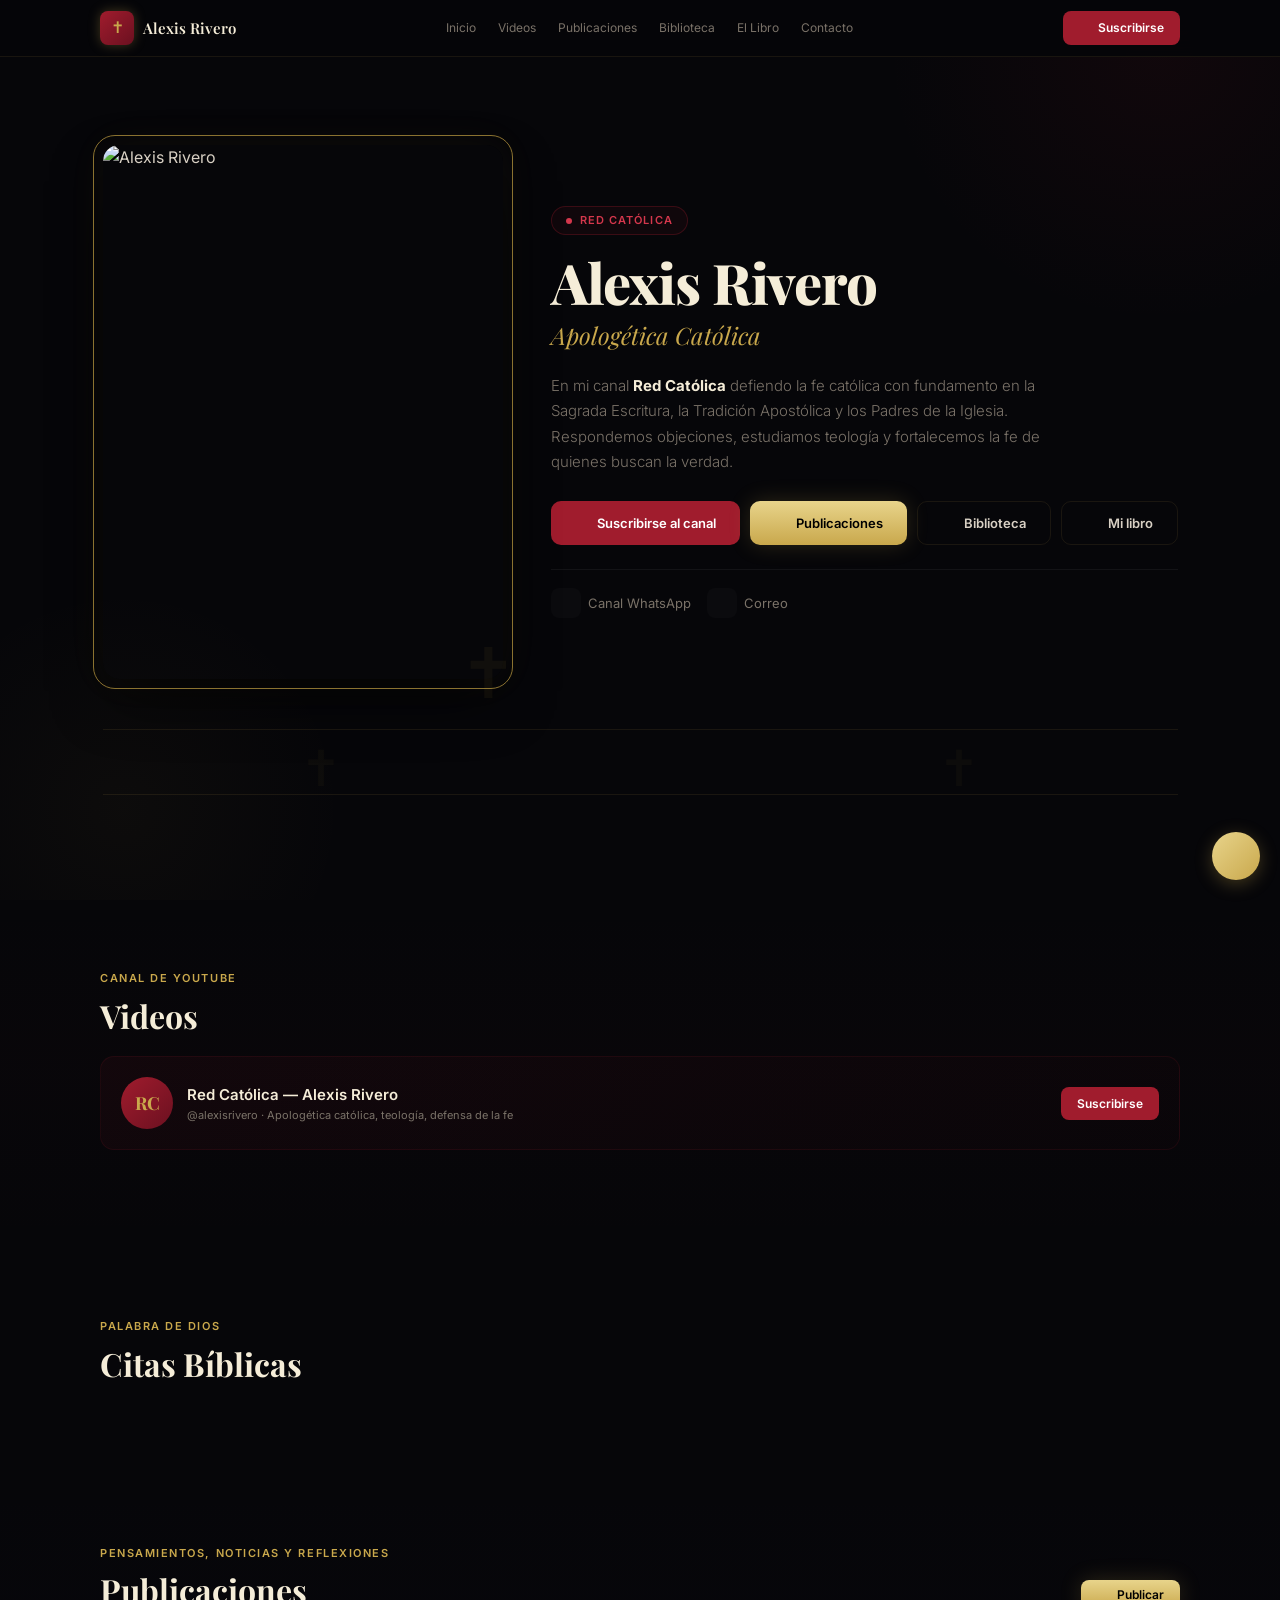
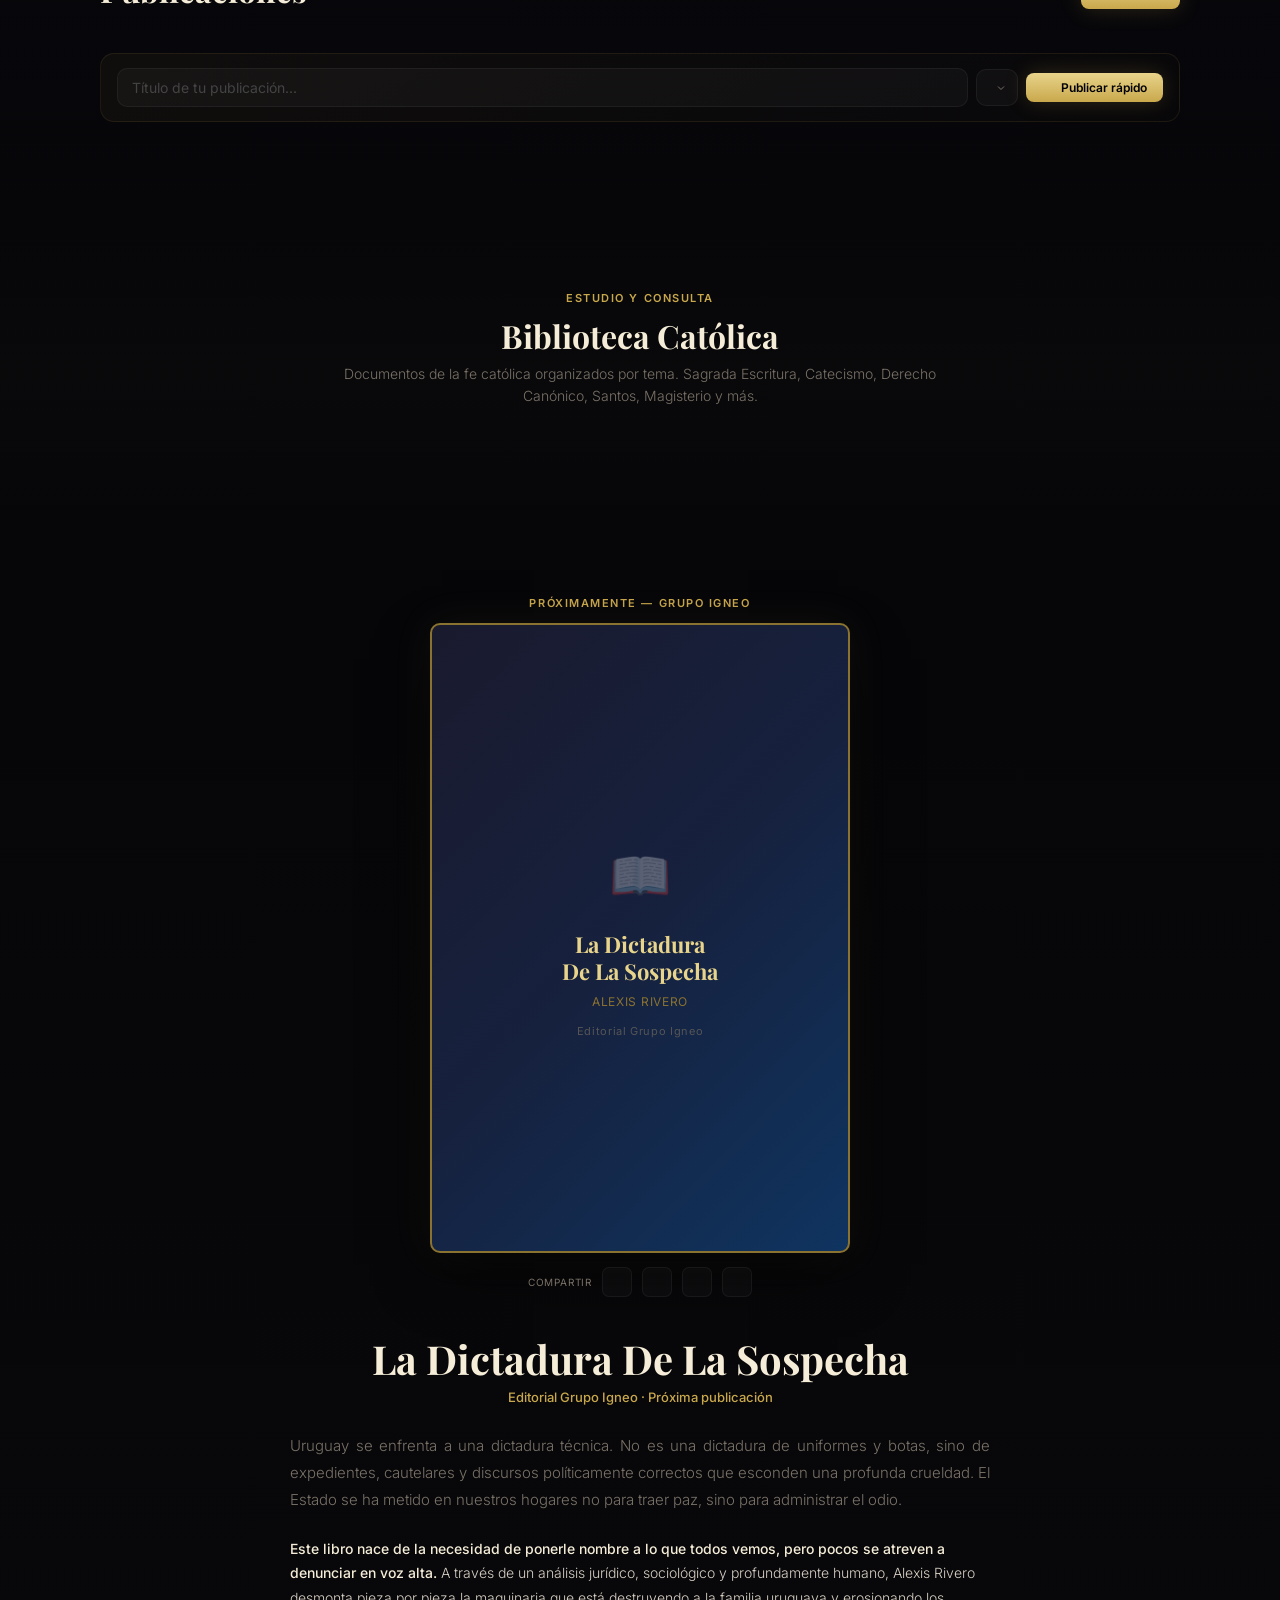
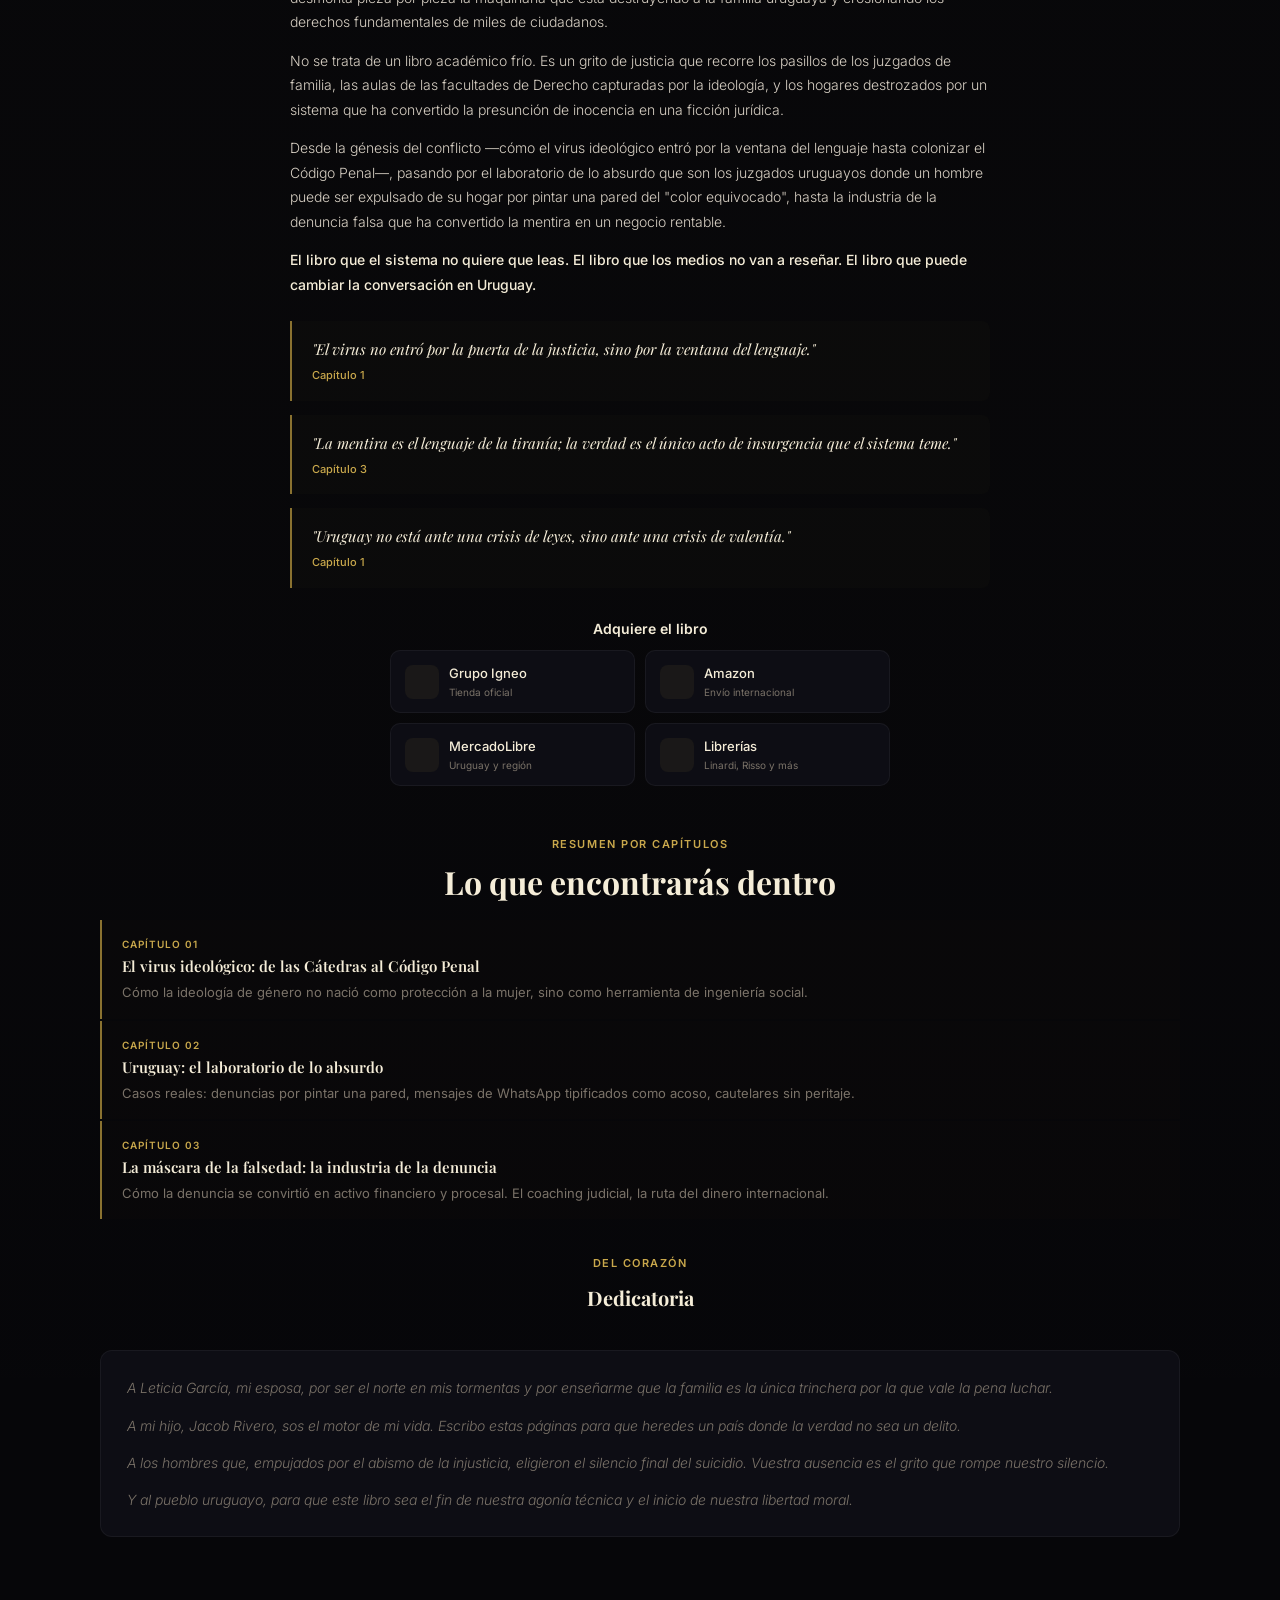
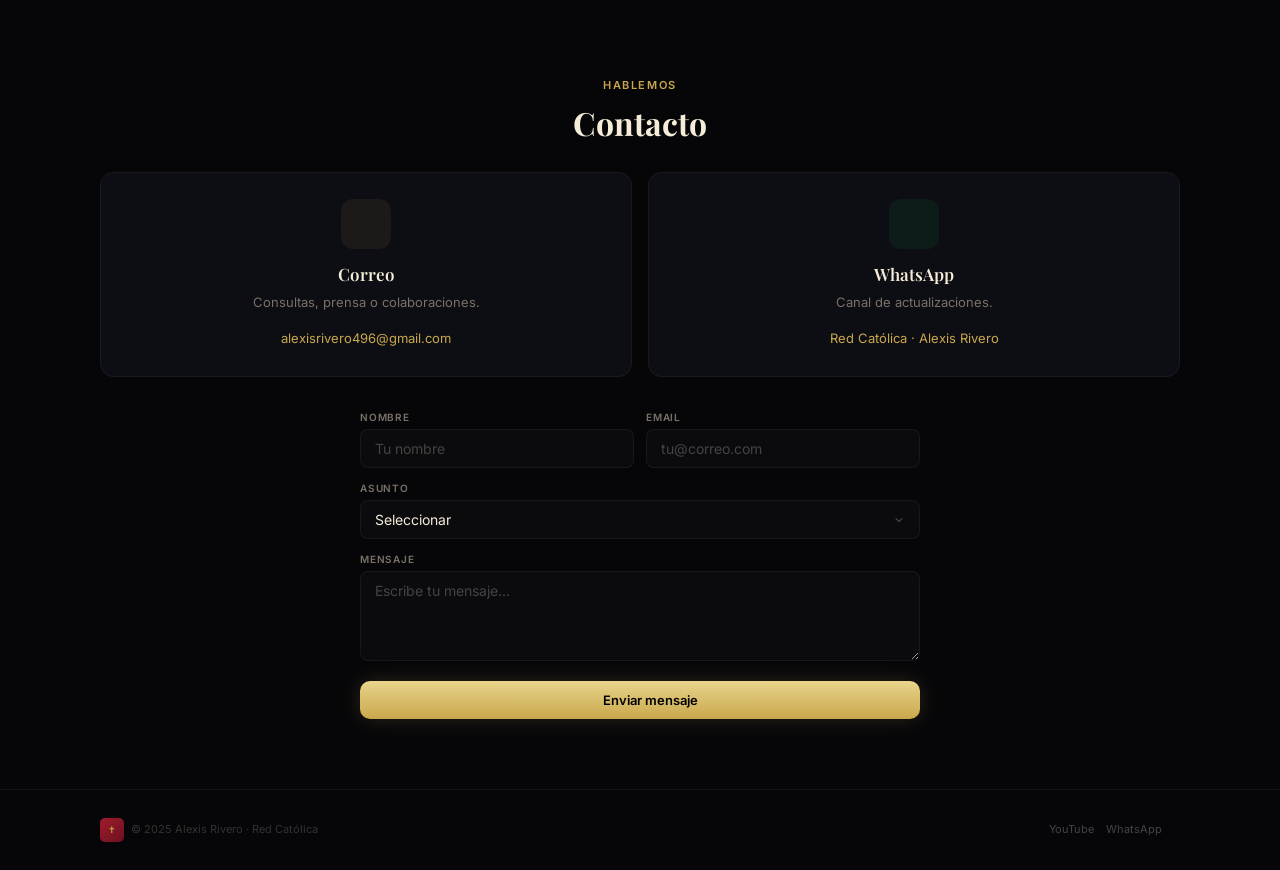
==== commit 22277a47: "Update fmt.Println message from 'Hello' to 'Goodbye'" ====
--- a/Index.html
+++ b/Index.html
@@ -2,7 +2,7 @@
 <html lang="es">
 <head>
 <meta charset="UTF-8">
-<meta name="viewport" content="width=device-width, initial-scale=1.0">
+<meta name="viewport" content="width=device-width,initial-scale=1.0,maximum-scale=1.0,user-scalable=no">
 <title>Alexis Rivero — Red Católica | Apologética Católica</title>
 <meta name="description" content="Red Católica — Canal de Alexis Rivero. Apologética católica, defensa de la fe, Sagrada Escritura y Tradición.">
 <meta property="og:title" content="Alexis Rivero — Red Católica">
@@ -14,8 +14,8 @@
 <style>
 :root{--bg:#060609;--bg2:#0d0d14;--bg3:#141420;--gold:#c9a84c;--gold-l:#e8d48b;--gold-d:#8a7230;--red:#a01c2d;--red-l:#d4374c;--cream:#f5edd8;--text:#d8d0c4;--muted:#7a7268;--bdr:rgba(201,168,76,.1);--bdr2:rgba(255,255,255,.05)}
 *,*::before,*::after{margin:0;padding:0;box-sizing:border-box}
-html{scroll-behavior:smooth}
-body{font-family:'Inter',sans-serif;background:var(--bg);color:var(--text);line-height:1.6;overflow-x:hidden}
+html{scroll-behavior:smooth;-webkit-text-size-adjust:100%;touch-action:manipulation}
+body{font-family:'Inter',sans-serif;background:var(--bg);color:var(--text);line-height:1.6;overflow-x:hidden;-webkit-overflow-scrolling:touch}
 ::selection{background:rgba(201,168,76,.3);color:#fff}
 ::-webkit-scrollbar{width:5px}
 ::-webkit-scrollbar-track{background:var(--bg)}
@@ -108,7 +108,7 @@
 .cat-tab:hover{border-color:var(--bdr);color:var(--text)}
 .cat-tab.act{border-color:var(--gold-d);background:rgba(201,168,76,.08);color:var(--gold-l)}
 .publish-bar{display:flex;gap:8px;margin-bottom:28px;padding:14px 16px;border-radius:14px;background:linear-gradient(135deg,rgba(201,168,76,.05),rgba(201,168,76,.01));border:1px solid var(--bdr);align-items:center;flex-wrap:wrap}
-.publish-bar input{flex:1;min-width:200px;padding:10px 14px;border-radius:10px;background:rgba(255,255,255,.03);border:1px solid var(--bdr2);color:var(--cream);font-size:14px;outline:none;font-family:'Inter',sans-serif}
+.publish-bar input{flex:1;min-width:200px;padding:10px 14px;border-radius:10px;background:rgba(255,255,255,.03);border:1px solid var(--bdr2);color:var(--cream);font-size:14px;outline:none;font-family:'Inter',sans-serif;-webkit-appearance:none;appearance:none;touch-action:manipulation}
 .publish-bar input:focus{border-color:rgba(201,168,76,.35)}
 .publish-bar input::placeholder{color:#444}
 .publish-bar select{padding:10px 12px;border-radius:10px;background:rgba(255,255,255,.03);border:1px solid var(--bdr2);color:var(--cream);font-size:12px;outline:none;appearance:none;cursor:pointer;font-family:'Inter',sans-serif;background-image:url("data:image/svg+xml,%3Csvg xmlns='http://www.w3.org/2000/svg' width='12' height='12' viewBox='0 0 24 24' fill='none' stroke='%237a7268' stroke-width='2'%3E%3Cpolyline points='6 9 12 15 18 9'/%3E%3C/svg%3E");background-repeat:no-repeat;background-position:right 10px center;padding-right:28px}
@@ -125,6 +125,13 @@
 .fcard-txt img{max-width:100%;border-radius:10px;margin:10px 0}
 .fcard-txt blockquote{border-left:2px solid var(--gold-d);padding:8px 14px;margin:10px 0;color:var(--gold-l);font-style:italic;font-family:'Playfair Display',serif}
 .fcard-txt iframe{width:100%;aspect-ratio:16/9;border:none;border-radius:8px;margin:8px 0}
+.fcard-media{margin-bottom:12px}
+.fcard-media img{max-width:100%;border-radius:10px}
+.fcard-media audio{width:100%;border-radius:8px;margin:6px 0}
+.fcard-media video{width:100%;border-radius:10px;max-height:360px;background:#000}
+.session-sep{display:flex;align-items:center;gap:10px;margin:20px 0 14px;padding:0 4px}
+.session-sep span{font-size:10px;font-weight:600;text-transform:uppercase;letter-spacing:.12em;color:var(--gold-d);white-space:nowrap}
+.session-sep::after{content:'';flex:1;height:1px;background:var(--bdr2)}
 .fcard-reactions{display:flex;gap:6px;margin-bottom:12px;flex-wrap:wrap}
 .frbtn{display:inline-flex;align-items:center;gap:5px;padding:5px 12px;border-radius:8px;background:rgba(255,255,255,.02);border:1px solid var(--bdr2);cursor:pointer;transition:all .2s;font-size:13px;font-family:'Inter',sans-serif;color:var(--muted)}
 .frbtn:hover{border-color:var(--bdr);background:rgba(255,255,255,.04)}
@@ -145,7 +152,7 @@
 .fcmt-like:hover{color:var(--gold)}
 .fcmt-like.liked{color:var(--red-l)}
 .fcard-cmt-form{display:flex;gap:8px;margin-top:10px}
-.fcard-cmt-form input{flex:1;padding:8px 12px;border-radius:8px;background:rgba(255,255,255,.02);border:1px solid var(--bdr2);color:var(--cream);font-size:13px;outline:none;font-family:'Inter',sans-serif}
+.fcard-cmt-form input{flex:1;padding:8px 12px;border-radius:8px;background:rgba(255,255,255,.02);border:1px solid var(--bdr2);color:var(--cream);font-size:13px;outline:none;font-family:'Inter',sans-serif;-webkit-appearance:none;touch-action:manipulation}
 .fcard-cmt-form input:focus{border-color:rgba(201,168,76,.35)}
 .fcard-cmt-form button{padding:8px 14px;border-radius:8px;background:var(--gold);color:#000;font-size:12px;font-weight:600;border:none;cursor:pointer;white-space:nowrap}
 .bksec{background:linear-gradient(180deg,transparent,rgba(201,168,76,.012),transparent)}
@@ -194,7 +201,7 @@
 .ctcd a:hover{text-decoration:underline}
 .ctfm{max-width:560px;margin:32px auto 0}
 .ctfm label{display:block;font-size:10px;font-weight:600;text-transform:uppercase;letter-spacing:.08em;color:var(--muted);margin-bottom:4px}
-.ctfm input,.ctfm select,.ctfm textarea{width:100%;padding:10px 14px;border-radius:8px;background:rgba(255,255,255,.025);border:1px solid var(--bdr2);color:var(--cream);font-size:14px;font-family:'Inter',sans-serif;transition:border-color .2s;margin-bottom:12px}
+.ctfm input,.ctfm select,.ctfm textarea{width:100%;padding:10px 14px;border-radius:8px;background:rgba(255,255,255,.025);border:1px solid var(--bdr2);color:var(--cream);font-size:14px;font-family:'Inter',sans-serif;transition:border-color .2s;margin-bottom:12px;-webkit-appearance:none;touch-action:manipulation}
 .ctfm input:focus,.ctfm select:focus,.ctfm textarea:focus{outline:none;border-color:rgba(201,168,76,.35)}
 .ctfm input::placeholder,.ctfm textarea::placeholder{color:#444}
 .ctfm select{appearance:none;cursor:pointer;background-image:url("data:image/svg+xml,%3Csvg xmlns='http://www.w3.org/2000/svg' width='12' height='12' viewBox='0 0 24 24' fill='none' stroke='%237a7268' stroke-width='2'%3E%3Cpolyline points='6 9 12 15 18 9'/%3E%3C/svg%3E");background-repeat:no-repeat;background-position:right 14px center}
@@ -205,45 +212,46 @@
 .fab{position:fixed;bottom:20px;right:20px;z-index:90;width:48px;height:48px;border-radius:50%;background:linear-gradient(135deg,var(--gold-l),var(--gold));color:#000;border:none;cursor:pointer;display:flex;align-items:center;justify-content:center;box-shadow:0 4px 18px rgba(201,168,76,.3);transition:all .2s;animation:fg 3s infinite}
 .fab:hover{transform:scale(1.08);box-shadow:0 4px 28px rgba(201,168,76,.5)}
 @keyframes fg{0%,100%{box-shadow:0 4px 18px rgba(201,168,76,.3)}50%{box-shadow:0 4px 28px rgba(201,168,76,.5)}}
-.tc{position:fixed;top:64px;right:16px;z-index:300;display:flex;flex-direction:column;gap:6px}
-.tst{padding:10px 16px;border-radius:10px;font-size:13px;color:var(--cream);backdrop-filter:blur(12px);animation:tin .3s ease;display:flex;align-items:center;gap:7px}
+.tc{position:fixed;top:64px;right:16px;z-index:300;display:flex;flex-direction:column;gap:6px;pointer-events:none}
+.tst{padding:10px 16px;border-radius:10px;font-size:13px;color:var(--cream);backdrop-filter:blur(12px);animation:tin .3s ease;display:flex;align-items:center;gap:7px;pointer-events:auto}
 .tok{background:rgba(22,163,74,.12);border:1px solid rgba(22,163,74,.25)}
 .terr{background:rgba(220,38,38,.12);border:1px solid rgba(220,38,38,.25)}
 .tinf{background:rgba(201,168,76,.12);border:1px solid rgba(201,168,76,.25)}
 @keyframes tin{from{opacity:0;transform:translateX(20px)}to{opacity:1;transform:translateX(0)}}
 .adm{position:fixed;inset:0;z-index:250;display:none}
 .adm.open{display:flex;align-items:flex-start;justify-content:center;padding:52px 12px 12px}
-.abox{width:100%;max-width:680px;background:var(--bg2);border:1px solid var(--bdr2);border-radius:16px;overflow:hidden;max-height:calc(100vh - 64px);overflow-y:auto}
+.abox{width:100%;max-width:680px;background:var(--bg2);border:1px solid var(--bdr2);border-radius:16px;overflow:hidden;max-height:calc(100vh - 64px);overflow-y:auto;-webkit-overflow-scrolling:touch}
 .ahd{padding:12px 16px;border-bottom:1px solid var(--bdr2);display:flex;align-items:center;justify-content:space-between;position:sticky;top:0;background:var(--bg2);z-index:5}
 .ahd h3{font-family:'Playfair Display',serif;font-size:16px;font-weight:600;color:var(--cream);display:flex;align-items:center;gap:7px}
 .mcl{width:30px;height:30px;border-radius:7px;background:rgba(255,255,255,.03);border:none;color:var(--muted);cursor:pointer;display:flex;align-items:center;justify-content:center;transition:all .2s}
 .mcl:hover{background:rgba(255,255,255,.07);color:var(--cream)}
-.atabs{display:flex;border-bottom:1px solid var(--bdr2);padding:0 16px;overflow-x:auto}
-.atb{padding:8px 13px;font-size:11px;color:#444;cursor:pointer;border:none;border-bottom:2px solid transparent;transition:all .2s;background:none;font-family:'Inter',sans-serif;white-space:nowrap}
+.atabs{display:flex;border-bottom:1px solid var(--bdr2);padding:0 16px;overflow-x:auto;-webkit-overflow-scrolling:touch}
+.atb{padding:8px 13px;font-size:11px;color:#444;cursor:pointer;border:none;border-bottom:2px solid transparent;transition:all .2s;background:none;font-family:'Inter',sans-serif;white-space:nowrap;touch-action:manipulation}
 .atb.act{color:var(--gold);border-bottom-color:var(--gold)}
 .atb:hover{color:var(--muted)}
 .atc{display:none;padding:16px}
 .atc.act{display:block}
 .af{margin-bottom:10px}
 .af label{display:block;font-size:10px;font-weight:600;text-transform:uppercase;letter-spacing:.07em;color:var(--muted);margin-bottom:4px}
-.af input,.af select{width:100%;padding:8px 11px;border-radius:7px;background:rgba(255,255,255,.025);border:1px solid var(--bdr2);color:var(--cream);font-size:13px;font-family:'Inter',sans-serif;transition:border-color .2s}
+.af input,.af select{width:100%;padding:8px 11px;border-radius:7px;background:rgba(255,255,255,.025);border:1px solid var(--bdr2);color:var(--cream);font-size:13px;font-family:'Inter',sans-serif;transition:border-color .2s;-webkit-appearance:none;touch-action:manipulation}
 .af input:focus,.af select:focus{outline:none;border-color:rgba(201,168,76,.35)}
 .af select{appearance:none;cursor:pointer;background-image:url("data:image/svg+xml,%3Csvg xmlns='http://www.w3.org/2000/svg' width='12' height='12' viewBox='0 0 24 24' fill='none' stroke='%237a7268' stroke-width='2'%3E%3Cpolyline points='6 9 12 15 18 9'/%3E%3C/svg%3E");background-repeat:no-repeat;background-position:right 12px center}
 .af select option{background:var(--bg2)}
 .wybar{display:flex;flex-wrap:wrap;gap:2px;padding:6px;background:rgba(255,255,255,.015);border:1px solid var(--bdr2);border-bottom:none;border-radius:7px 7px 0 0}
-.wybn{width:30px;height:28px;border-radius:4px;background:none;border:1px solid transparent;color:var(--muted);cursor:pointer;display:flex;align-items:center;justify-content:center;font-size:12px;font-family:'Inter',sans-serif;font-weight:600;transition:all .12s}
+.wybn{width:30px;height:28px;border-radius:4px;background:none;border:1px solid transparent;color:var(--muted);cursor:pointer;display:flex;align-items:center;justify-content:center;font-size:12px;font-family:'Inter',sans-serif;font-weight:600;transition:all .12s;touch-action:manipulation}
 .wybn:hover{background:rgba(255,255,255,.04);color:var(--cream);border-color:var(--bdr2)}
 .wysep{width:1px;height:18px;background:var(--bdr2);margin:3px 3px;align-self:center}
-.wyed{min-height:180px;max-height:350px;overflow-y:auto;padding:12px;border:1px solid var(--bdr2);border-radius:0 0 7px 7px;background:rgba(255,255,255,.01);color:var(--text);font-size:14px;line-height:1.7;outline:none}
+.wyed{min-height:180px;max-height:400px;overflow-y:auto;padding:12px;border:1px solid var(--bdr2);border-radius:0 0 7px 7px;background:rgba(255,255,255,.01);color:var(--text);font-size:14px;line-height:1.7;outline:none;-webkit-user-select:text;user-select:text;touch-action:manipulation;will-change:auto;-webkit-overflow-scrolling:touch}
 .wyed:focus{border-color:rgba(201,168,76,.25)}
 .wyed p{margin-bottom:8px}
 .wyed img{max-width:100%;border-radius:6px}
 .wyed blockquote{border-left:2px solid var(--gold-d);padding:6px 12px;margin:8px 0;color:var(--gold-l);font-style:italic}
 .wyed iframe{width:100%;aspect-ratio:16/9;border:none;border-radius:6px;margin:8px 0}
+.wyed audio,.wyed video{max-width:100%;margin:8px 0;border-radius:6px}
 .wypp{display:none;position:absolute;top:100%;left:0;z-index:10;background:var(--bg3);border:1px solid var(--bdr2);border-radius:7px;padding:8px;margin-top:4px;box-shadow:0 6px 20px rgba(0,0,0,.4)}
 .wypp.open{display:flex;gap:6px;align-items:center}
-.wypp input{flex:1;min-width:160px;padding:6px 10px;border-radius:5px;background:rgba(255,255,255,.025);border:1px solid var(--bdr2);color:var(--cream);font-size:11px;outline:none}
-.wypp button{padding:5px 10px;border-radius:5px;background:var(--gold);color:#000;font-size:10px;font-weight:600;border:none;cursor:pointer}
+.wypp input{flex:1;min-width:160px;padding:6px 10px;border-radius:5px;background:rgba(255,255,255,.025);border:1px solid var(--bdr2);color:var(--cream);font-size:11px;outline:none;-webkit-appearance:none;touch-action:manipulation}
+.wypp button{padding:5px 10px;border-radius:5px;background:var(--gold);color:#000;font-size:10px;font-weight:600;border:none;cursor:pointer;touch-action:manipulation}
 .mngi{display:flex;align-items:center;gap:10px;padding:8px;border-radius:7px;background:rgba(255,255,255,.01);border:1px solid var(--bdr2);margin-bottom:5px}
 .mnginf{flex:1;min-width:0}
 .mngt{font-size:12px;color:var(--cream);font-weight:500;white-space:nowrap;overflow:hidden;text-overflow:ellipsis}
@@ -251,7 +259,52 @@
 .mngdl{width:26px;height:26px;border-radius:5px;background:rgba(220,38,38,.06);border:none;color:#ef4444;cursor:pointer;display:flex;align-items:center;justify-content:center;flex-shrink:0}
 .pini{font-family:monospace!important;letter-spacing:.14em;text-align:center}
 .varow{display:flex;gap:6px;margin-bottom:10px}
-.varow input{flex:1;padding:8px 11px;border-radius:7px;background:rgba(255,255,255,.025);border:1px solid var(--bdr2);color:var(--cream);font-size:12px;font-family:monospace;outline:none}
+.varow input{flex:1;padding:8px 11px;border-radius:7px;background:rgba(255,255,255,.025);border:1px solid var(--bdr2);color:var(--cream);font-size:12px;font-family:monospace;outline:none;-webkit-appearance:none;touch-action:manipulation}
+/* Media upload buttons */
+.media-bar{display:flex;gap:6px;flex-wrap:wrap;margin-bottom:10px}
+.media-btn{display:inline-flex;align-items:center;gap:5px;padding:6px 12px;border-radius:7px;background:rgba(255,255,255,.025);border:1px solid var(--bdr2);color:var(--muted);font-size:11px;cursor:pointer;transition:all .2s;font-family:'Inter',sans-serif;touch-action:manipulation}
+.media-btn:hover{border-color:var(--bdr);color:var(--text)}
+.media-btn input{display:none}
+/* Biblioteca */
+.lib-sec{background:linear-gradient(180deg,transparent,rgba(201,168,76,.015),transparent)}
+.lib-tabs{display:flex;gap:4px;flex-wrap:wrap;margin-bottom:20px}
+.lib-tab{padding:7px 13px;border-radius:20px;font-size:11px;font-weight:500;cursor:pointer;transition:all .2s;border:1px solid var(--bdr2);background:rgba(255,255,255,.015);color:var(--muted);font-family:'Inter',sans-serif;white-space:nowrap;touch-action:manipulation}
+.lib-tab:hover{border-color:var(--bdr);color:var(--text)}
+.lib-tab.act{border-color:var(--gold-d);background:rgba(201,168,76,.08);color:var(--gold-l)}
+.lib-cat{display:none}
+.lib-cat.act{display:block}
+.lib-item{padding:16px 20px;border-radius:12px;background:var(--bg2);border:1px solid var(--bdr2);margin-bottom:10px;cursor:pointer;transition:all .2s;touch-action:manipulation}
+.lib-item:hover{border-color:var(--bdr)}
+.lib-item-hd{display:flex;align-items:center;gap:12px}
+.lib-item-ic{width:36px;height:36px;border-radius:8px;background:rgba(201,168,76,.07);display:flex;align-items:center;justify-content:center;flex-shrink:0;color:var(--gold);font-size:16px}
+.lib-item-info{flex:1;min-width:0}
+.lib-item-info h4{font-size:14px;font-weight:600;color:var(--cream);margin-bottom:2px}
+.lib-item-info p{font-size:11px;color:var(--muted)}
+.lib-item-arrow{color:#444;transition:transform .2s;flex-shrink:0}
+.lib-item.open .lib-item-arrow{transform:rotate(90deg)}
+.lib-item-body{display:none;padding:14px 0 0 48px;font-size:13px;color:var(--text);line-height:1.75}
+.lib-item.open .lib-item-body{display:block}
+.lib-item-body p{margin-bottom:10px}
+.lib-item-body blockquote{border-left:2px solid var(--gold-d);padding:8px 14px;margin:10px 0;color:var(--gold-l);font-style:italic;font-family:'Playfair Display',serif;font-size:14px}
+.lib-item-body h5{font-size:13px;font-weight:600;color:var(--cream);margin:14px 0 6px}
+.lib-sub{padding-left:20px;border-left:2px solid var(--bdr2);margin:8px 0}
+.lib-sub-item{padding:8px 12px;margin-bottom:2px;border-radius:6px;cursor:pointer;transition:background .2s;font-size:13px;color:var(--muted);touch-action:manipulation}
+.lib-sub-item:hover{background:rgba(201,168,76,.03);color:var(--text)}
+.lib-sub-item.open{color:var(--gold-l)}
+.lib-sub-body{display:none;padding:10px 0 4px 14px;font-size:13px;color:var(--text);line-height:1.7}
+.lib-sub-item.open .lib-sub-body{display:block}
+.lib-back{display:inline-flex;align-items:center;gap:6px;font-size:12px;color:var(--gold);cursor:pointer;margin-bottom:16px;padding:6px 12px;border-radius:8px;border:1px solid var(--bdr);transition:all .2s;background:none;font-family:'Inter',sans-serif;touch-action:manipulation}
+.lib-back:hover{background:rgba(201,168,76,.05)}
+.lib-bible-books{display:grid;grid-template-columns:repeat(auto-fill,minmax(140px,1fr));gap:6px}
+.lib-bible-book{padding:10px 12px;border-radius:8px;background:rgba(255,255,255,.015);border:1px solid var(--bdr2);cursor:pointer;transition:all .2s;font-size:12px;color:var(--muted);text-align:center;touch-action:manipulation}
+.lib-bible-book:hover{border-color:var(--bdr);color:var(--text);background:rgba(201,168,76,.025)}
+.lib-bible-book.nt{border-left:2px solid var(--red-d)}
+.lib-bible-book.ot{border-left:2px solid var(--gold-d)}
+/* Session tabs in manage */
+.ses-tabs{display:flex;gap:4px;flex-wrap:wrap;margin-bottom:14px}
+.ses-tab{padding:5px 10px;border-radius:6px;font-size:10px;cursor:pointer;border:1px solid var(--bdr2);background:rgba(255,255,255,.01);color:var(--muted);font-family:'Inter',sans-serif;white-space:nowrap;touch-action:manipulation;transition:all .2s}
+.ses-tab:hover{border-color:var(--bdr);color:var(--text)}
+.ses-tab.act{border-color:var(--gold-d);background:rgba(201,168,76,.08);color:var(--gold-l)}
 </style>
 </head>
 <body>
@@ -267,6 +320,7 @@
         <a href="#inicio">Inicio</a>
         <a href="#videos">Videos</a>
         <a href="#feed">Publicaciones</a>
+        <a href="#biblioteca">Biblioteca</a>
         <a href="#libro">El Libro</a>
         <a href="#contacto">Contacto</a>
       </div>
@@ -280,6 +334,7 @@
     <a href="#inicio">Inicio</a>
     <a href="#videos">Videos</a>
     <a href="#feed">Publicaciones</a>
+    <a href="#biblioteca">Biblioteca</a>
     <a href="#libro">El Libro</a>
     <a href="#contacto">Contacto</a>
     <a href="https://youtube.com/@alexisrivero?sub_confirmation=1" target="_blank" rel="noopener" style="color:var(--red-l)">Suscribirse al canal</a>
@@ -299,10 +354,11 @@
         <div class="hbadge"><span class="dot"></span>Red Católica</div>
         <h1>Alexis Rivero</h1>
         <p class="hsub">Apologética Católica</p>
-        <p class="hdesc">En mi canal <strong style="color:var(--cream)">Red Católica</strong> defending la fe católica con fundamento en la Sagrada Escritura, la Tradición Apostólica y los Padres de la Iglesia. Respondemos objeciones, estudiamos teología y fortalecemos la fe de quienes buscan la verdad.</p>
+        <p class="hdesc">En mi canal <strong style="color:var(--cream)">Red Católica</strong> defiendo la fe católica con fundamento en la Sagrada Escritura, la Tradición Apostólica y los Padres de la Iglesia. Respondemos objeciones, estudiamos teología y fortalecemos la fe de quienes buscan la verdad.</p>
         <div class="hbtns">
           <a href="https://youtube.com/@alexisrivero?sub_confirmation=1" target="_blank" rel="noopener" class="btn btn-r"><i data-lucide="youtube" style="width:15px;height:15px"></i>Suscribirse al canal</a>
           <a href="#feed" class="btn btn-g"><i data-lucide="pen-line" style="width:15px;height:15px"></i>Publicaciones</a>
+          <a href="#biblioteca" class="btn btn-o"><i data-lucide="book-open" style="width:15px;height:15px"></i>Biblioteca</a>
           <a href="#libro" class="btn btn-o"><i data-lucide="book-open" style="width:15px;height:15px"></i>Mi libro</a>
         </div>
         <div class="hlinks">
@@ -367,7 +423,7 @@
     </div>
     <div class="cat-tabs" id="catTabs"></div>
     <div class="publish-bar" id="quickPub">
-      <input type="text" id="qpTitle" placeholder="Título de tu publicación...">
+      <input type="text" id="qpTitle" placeholder="Título de tu publicación..." autocomplete="off" autocorrect="off" spellcheck="false">
       <select id="qpCat"></select>
       <button class="btn btn-g btns" onclick="quickPublish()"><i data-lucide="send" style="width:12px;height:12px"></i>Publicar rápido</button>
     </div>
@@ -376,6 +432,19 @@
       <p style="font-size:14px;color:#444">Aún no hay publicaciones.</p>
       <p style="font-size:11px;color:#333;margin-top:4px">Usá el botón "Publicar" o la barra rápida ↑</p>
     </div>
+  </div>
+</section>
+
+<!-- BIBLIOTECA CATÓLICA -->
+<section class="lib-sec" id="biblioteca">
+  <div class="ctn">
+    <div style="text-align:center;margin-bottom:28px">
+      <p class="sl">Estudio y consulta</p>
+      <h2 class="st">Biblioteca Católica</h2>
+      <p style="color:var(--muted);font-size:14px;margin-top:8px;max-width:600px;margin-left:auto;margin-right:auto;font-weight:300">Documentos de la fe católica organizados por tema. Sagrada Escritura, Catecismo, Derecho Canónico, Santos, Magisterio y más.</p>
+    </div>
+    <div class="lib-tabs" id="libTabs"></div>
+    <div id="libContent"></div>
   </div>
 </section>
 
@@ -414,9 +483,6 @@
       <div class="bq"><p>"El virus no entró por la puerta de la justicia, sino por la ventana del lenguaje."</p><cite>Capítulo 1</cite></div>
       <div class="bq"><p>"La mentira es el lenguaje de la tiranía; la verdad es el único acto de insurgencia que el sistema teme."</p><cite>Capítulo 3</cite></div>
       <div class="bq"><p>"Uruguay no está ante una crisis de leyes, sino ante una crisis de valentía."</p><cite>Capítulo 1</cite></div>
-      <div class="bq"><p>"Cuando la justicia se divorcia del sentido común, el estrado se convierte en un patíbulo."</p><cite>Capítulo 2</cite></div>
-      <div class="bq"><p>"La verdad es siempre el primer sacrificio en el altar de la ideología."</p><cite>Capítulo 1</cite></div>
-
       <h3 style="font-size:14px;font-weight:600;color:var(--cream);margin-bottom:10px;display:flex;align-items:center;gap:7px;justify-content:center;margin-top:30px">
         <i data-lucide="shopping-bag" style="width:14px;height:14px;color:var(--gold)"></i>Adquiere el libro
       </h3>
@@ -426,38 +492,21 @@
         <a href="#" onclick="tst('Los enlaces se activarán al publicarse.','inf');return false" class="blink"><span class="blic"><i data-lucide="shopping-cart" style="width:14px;height:14px;color:var(--gold)"></i></span><div><div class="blt">MercadoLibre</div><div class="bls">Uruguay y región</div></div></a>
         <a href="#" onclick="tst('Los enlaces se activarán al publicarse.','inf');return false" class="blink"><span class="blic"><i data-lucide="book-copy" style="width:14px;height:14px;color:var(--gold)"></i></span><div><div class="blt">Librerías</div><div class="bls">Linardi, Risso y más</div></div></a>
       </div>
-      <p style="font-size:11px;color:#333;text-align:center;display:flex;align-items:center;gap:4px;justify-content:center;margin-top:10px"><i data-lucide="clock" style="width:10px;height:10px"></i>Se activarán cuando el libro sea publicado.</p>
-    </div>
-
+    </div>
     <div style="margin-top:50px">
       <p class="sl" style="text-align:center">Resumen por capítulos</p>
       <h2 class="st" style="margin-bottom:20px;text-align:center">Lo que encontrarás dentro</h2>
-      <div class="chc">
-        <div class="chn">Capítulo 01</div>
-        <div class="cht">El virus ideológico: de las Cátedras al Código Penal</div>
-        <div class="chs">Cómo la ideología de género no nació como protección a la mujer, sino como herramienta de ingeniería social. La infiltración en las facultades, la captura del lenguaje, la inversión de la carga de la prueba, el rol de la Agenda 2030 y los organismos internacionales.</div>
-      </div>
-      <div class="chc">
-        <div class="chn">Capítulo 02</div>
-        <div class="cht">Uruguay: el laboratorio de lo absurdo</div>
-        <div class="chs">Casos reales: denuncias por pintar una pared, mensajes de WhatsApp tipificados como acoso, cautelares sin peritaje. El ritual de las medidas cautelares, la tiranía de los equipos técnicos, la tobillera electrónica como estigma social.</div>
-      </div>
-      <div class="chc">
-        <div class="chn">Capítulo 03</div>
-        <div class="cht">La máscara de la falsedad: la industria de la denuncia</div>
-        <div class="chs">Cómo la denuncia se convirtió en activo financiero y procesal. El coaching judicial, la ruta del dinero internacional, el perjurio impune, la psicología del "yo te creo", el cartel de las ONG y la justicia digital de dos velocidades.</div>
-      </div>
-    </div>
-
+      <div class="chc"><div class="chn">Capítulo 01</div><div class="cht">El virus ideológico: de las Cátedras al Código Penal</div><div class="chs">Cómo la ideología de género no nació como protección a la mujer, sino como herramienta de ingeniería social.</div></div>
+      <div class="chc"><div class="chn">Capítulo 02</div><div class="cht">Uruguay: el laboratorio de lo absurdo</div><div class="chs">Casos reales: denuncias por pintar una pared, mensajes de WhatsApp tipificados como acoso, cautelares sin peritaje.</div></div>
+      <div class="chc"><div class="chn">Capítulo 03</div><div class="cht">La máscara de la falsedad: la industria de la denuncia</div><div class="chs">Cómo la denuncia se convirtió en activo financiero y procesal. El coaching judicial, la ruta del dinero internacional.</div></div>
+    </div>
     <div style="margin-top:36px">
       <p class="sl" style="text-align:center">Del corazón</p>
       <h2 class="serif" style="font-size:20px;font-weight:700;color:var(--cream);margin-bottom:14px;text-align:center">Dedicatoria</h2>
       <div class="dedbox">
-        <p><em>A Leticia García, mi esposa, por ser el norte en mis tormentas y por enseñarme que la familia es la única trinchera por la que vale la pena luchar. Gracias por tu fortaleza inquebrantable.</em></p>
-        <p><em>A mi hijo, Jacob Rivero, sos el motor de mi vida. Escribo estas páginas para que heredes un país donde la verdad no sea un delito y donde tu nombre no sea juzgado por tu biología, sino por la integridad de tus actos.</em></p>
-        <p><em>A los hombres que, empujados por el abismo de la injusticia y la imposibilidad de abrazar a sus hijos, eligieron el silencio final del suicidio. Vuestra ausencia es el grito que rompe nuestro silencio; hoy somos vuestra voz.</em></p>
-        <p><em>A los jueces, fiscales, políticos y periodistas que aún guardan la llama de la rectitud y la ética, arriesgando sus carreras por defender la justicia real frente a la presión ideológica.</em></p>
-        <p><em>A las mujeres que, tras ser utilizadas como piezas de una ingeniería de odio, han abierto los ojos y hoy cargan con el dolor de haber dañado a hombres inocentes y a sus propios hijos. Vuestro valor para reconocer el error es el primer paso para sanar nuestra sociedad.</em></p>
+        <p><em>A Leticia García, mi esposa, por ser el norte en mis tormentas y por enseñarme que la familia es la única trinchera por la que vale la pena luchar.</em></p>
+        <p><em>A mi hijo, Jacob Rivero, sos el motor de mi vida. Escribo estas páginas para que heredes un país donde la verdad no sea un delito.</em></p>
+        <p><em>A los hombres que, empujados por el abismo de la injusticia, eligieron el silencio final del suicidio. Vuestra ausencia es el grito que rompe nuestro silencio.</em></p>
         <p><em>Y al pueblo uruguayo, para que este libro sea el fin de nuestra agonía técnica y el inicio de nuestra libertad moral.</em></p>
       </div>
     </div>
@@ -488,18 +537,17 @@
     <div class="ctfm">
       <form id="ctf">
         <div style="display:grid;grid-template-columns:1fr 1fr;gap:12px">
-          <div><label>Nombre</label><input type="text" name="name" required placeholder="Tu nombre"></div>
-          <div><label>Email</label><input type="email" name="email" required placeholder="tu@correo.com"></div>
+          <div><label>Nombre</label><input type="text" name="name" required placeholder="Tu nombre" autocomplete="off"></div>
+          <div><label>Email</label><input type="email" name="email" required placeholder="tu@correo.com" autocomplete="off"></div>
         </div>
         <div><label>Asunto</label><select name="subject" required><option value="">Seleccionar</option><option value="canal">Sobre el canal</option><option value="libro">Sobre el libro</option><option value="fe">Fe / Apologética</option><option value="otro">Otro</option></select></div>
-        <div><label>Mensaje</label><textarea name="message" required rows="4" placeholder="Escribe tu mensaje..."></textarea></div>
+        <div><label>Mensaje</label><textarea name="message" required rows="4" placeholder="Escribe tu mensaje..." autocomplete="off" spellcheck="false"></textarea></div>
         <button type="submit" class="btn btn-g" id="ctb" style="width:100%;justify-content:center"><i data-lucide="send" style="width:13px;height:13px"></i>Enviar mensaje</button>
       </form>
     </div>
   </div>
 </section>
 
-<!-- FOOTER -->
 <footer>
   <div class="ctn">
     <div class="fti">
@@ -517,12 +565,11 @@
 </footer>
 
 <button class="fab" id="fab" title="Publicar"><i data-lucide="plus" style="width:18px;height:18px"></i></button>
-
 <div class="tc" id="tc"></div>
 
 <!-- ADMIN MODAL -->
 <div class="adm" id="adm">
-  <div id="admOv" style="position:fixed;inset:0;background:rgba(0,0,0,.75);backdrop-filter:blur(4px);z-index:-1"></div>
+  <div id="admOv" style="position:fixed;inset:0;background:rgba(0,0,0,.75);z-index:-1"></div>
   <div class="abox">
     <div class="ahd">
       <h3><i data-lucide="pen-line" style="width:15px;height:15px;color:var(--gold)"></i>Publicar</h3>
@@ -531,342 +578,1076 @@
     <div id="pinS" style="padding:20px">
       <p style="font-size:13px;color:var(--muted);margin-bottom:8px">Ingresa tu PIN:</p>
       <div style="display:flex;gap:6px">
-        <input type="password" id="pinI" class="pini" placeholder="••••••••" maxlength="20">
+        <input type="password" id="pinI" class="pini" placeholder="••••••••" maxlength="20" autocomplete="off" inputmode="text">
         <button class="btn btn-g btns" onclick="chkP()">Acceder</button>
       </div>
       <p id="pinE" style="font-size:11px;color:#ef4444;margin-top:5px;display:none">PIN incorrecto.</p>
       <p style="font-size:10px;color:#333;margin-top:8px">PIN: <code style="color:#444;font-family:monospace">alexis2025</code></p>
     </div>
     <div id="adP" style="display:none">
-      <div class="atabs">
-        <button class="atb act" data-t="new">📝 Nueva</button>
-        <button class="atb" data-t="mng">📋 Gestionar</button>
-        <button class="atb" data-t="vid">🎬 Videos</button>
-        <button class="atb" data-t="set">⚙️ Ajustes</button>
-      </div>
+      <div class="atabs" id="admTabs">
+        <button class="atb act" data-t="new">Nueva</button>
+        <button class="atb" data-t="mng">Gestionar</button>
+        <button class="atb" data-t="vid">Videos</button>
+        <button class="atb" data-t="set">Ajustes</button>
+      </div>
+      <!-- NUEVA PUBLICACIÓN -->
       <div class="atc act" id="t-new">
-        <div class="af"><label>Título *</label><input type="text" id="nT" placeholder="Título de la publicación"></div>
+        <div class="af"><label>Título *</label><input type="text" id="nT" placeholder="Título de la publicación" autocomplete="off" spellcheck="false"></div>
         <div class="af"><label>Categoría</label><select id="nC"></select></div>
         <div class="af">
-          <label>Contenido * — Usá los botones para formato, imágenes y videos</label>
+          <label>Contenido * — Pegá texto libremente, no se cerrará la app</label>
           <div style="position:relative">
             <div class="wybar" id="wybar">
-              <button class="wybn" data-cmd="bold" title="Negrita"><b>B</b></button>
-              <button class="wybn" data-cmd="italic" title="Cursiva"><i>I</i></button>
-              <button class="wybn" data-cmd="underline" title="Subrayado"><u>U</u></button>
+              <button type="button" class="wybn" data-cmd="bold" title="Negrita"><b>B</b></button>
+              <button type="button" class="wybn" data-cmd="italic" title="Cursiva"><i>I</i></button>
+              <button type="button" class="wybn" data-cmd="underline" title="Subrayado"><u>U</u></button>
               <div class="wysep"></div>
-              <button class="wybn" data-cmd="formatBlock" data-val="H2" title="Título" style="font-size:11px">H2</button>
-              <button class="wybn" data-cmd="formatBlock" data-val="H3" title="Subtítulo" style="font-size:10px">H3</button>
+              <button type="button" class="wybn" data-cmd="formatBlock" data-val="H2" title="Título" style="font-size:11px">H2</button>
+              <button type="button" class="wybn" data-cmd="formatBlock" data-val="H3" title="Subtítulo" style="font-size:10px">H3</button>
               <div class="wysep"></div>
-              <button class="wybn" data-cmd="justifyLeft" title="Izq"><i data-lucide="align-left" style="width:12px;height:12px"></i></button>
-              <button class="wybn" data-cmd="justifyCenter" title="Centro"><i data-lucide="align-center" style="width:12px;height:12px"></i></button>
+              <button type="button" class="wybn" data-cmd="insertUnorderedList" title="Lista"><i data-lucide="list" style="width:12px;height:12px"></i></button>
+              <button type="button" class="wybn" data-cmd="formatBlock" data-val="BLOCKQUOTE" title="Cita"><i data-lucide="quote" style="width:12px;height:12px"></i></button>
               <div class="wysep"></div>
-              <button class="wybn" data-cmd="insertUnorderedList" title="Lista"><i data-lucide="list" style="width:12px;height:12px"></i></button>
-              <button class="wybn" data-cmd="formatBlock" data-val="BLOCKQUOTE" title="Cita bíblica"><i data-lucide="quote" style="width:12px;height:12px"></i></button>
-              <div class="wysep"></div>
-              <button class="wybn" id="wyIB" title="📷 Imagen"><i data-lucide="image" style="width:12px;height:12px"></i></button>
-              <button class="wybn" id="wyLB" title="🎬 Video YouTube"><i data-lucide="youtube" style="width:12px;height:12px"></i></button>
-              <button class="wybn" data-cmd="removeFormat" title="Limpiar"><i data-lucide="eraser" style="width:12px;height:12px"></i></button>
+              <button type="button" class="wybn" id="wyIB" title="Imagen URL"><i data-lucide="image" style="width:12px;height:12px"></i></button>
+              <button type="button" class="wybn" id="wyLB" title="Video YouTube"><i data-lucide="youtube" style="width:12px;height:12px"></i></button>
+              <button type="button" class="wybn" data-cmd="removeFormat" title="Limpiar"><i data-lucide="eraser" style="width:12px;height:12px"></i></button>
             </div>
-            <div class="wypp" id="wyIP"><input type="url" id="wyIU" placeholder="URL de la imagen"><button onclick="insImg()">OK</button></div>
-            <div class="wypp" id="wyLP"><input type="text" id="wyLU" placeholder="ID del video YouTube"><button onclick="insVid()">OK</button></div>
-            <div class="wyed" id="wyEd" contenteditable="true"></div>
+            <div class="wypp" id="wyIP"><input type="url" id="wyIU" placeholder="URL de la imagen" autocomplete="off"><button type="button" onclick="insImg()">OK</button></div>
+            <div class="wypp" id="wyLP"><input type="text" id="wyLU" placeholder="ID del video YouTube" autocomplete="off"><button type="button" onclick="insVid()">OK</button></div>
+            <div class="wyed" id="wyEd" contenteditable="true" role="textbox" aria-multiline="true" spellcheck="false" autocorrect="off" autocomplete="off"></div>
           </div>
         </div>
+        <!-- BARRA DE MULTIMEDIA -->
+        <div class="af">
+          <label>Subir multimedia (imagen, audio, video)</label>
+          <div class="media-bar">
+            <label class="media-btn"><i data-lucide="image" style="width:12px;height:12px"></i>Imagen<input type="file" id="upImg" accept="image/*" onchange="upMedia(this,'image')"></label>
+            <label class="media-btn"><i data-lucide="mic" style="width:12px;height:12px"></i>Audio<input type="file" id="upAud" accept="audio/*" onchange="upMedia(this,'audio')"></label>
+            <label class="media-btn"><i data-lucide="video" style="width:12px;height:12px"></i>Video<input type="file" id="upVid" accept="video/*" onchange="upMedia(this,'video')"></label>
+          </div>
+          <p style="font-size:10px;color:#444">Las imágenes se comprimen automáticamente. Audios y videos se insertan como reproductores. Máximo recomendado: 10 MB.</p>
+        </div>
         <div style="display:flex;gap:6px;margin-top:12px">
-          <button class="btn btn-g btns" style="flex:1;justify-content:center" onclick="pubP()"><i data-lucide="send" style="width:12px;height:12px"></i>Publicar</button>
-          <button class="btn btn-o btns" onclick="clrF()">Limpiar</button>
+          <button type="button" class="btn btn-g btns" style="flex:1;justify-content:center" onclick="pubP()"><i data-lucide="send" style="width:12px;height:12px"></i>Publicar</button>
+          <button type="button" class="btn btn-o btns" onclick="clrF()">Limpiar</button>
         </div>
       </div>
-      <div class="atc" id="t-mng"><div id="mngL"></div><p id="noP" style="display:none;text-align:center;padding:20px 0;font-size:12px;color:#444">Sin publicaciones.</p></div>
+      <!-- GESTIONAR -->
+      <div class="atc" id="t-mng">
+        <div class="ses-tabs" id="sesTabs"></div>
+        <div id="mngL"></div>
+        <p id="noP" style="display:none;text-align:center;padding:20px 0;font-size:12px;color:#444">Sin publicaciones.</p>
+      </div>
+      <!-- VIDEOS -->
       <div class="atc" id="t-vid">
         <p style="font-size:11px;color:var(--muted);margin-bottom:8px">Pegá el ID del video de YouTube</p>
-        <div class="varow"><input type="text" id="vIdI" placeholder="ID del video"><button class="btn btn-g btns" onclick="addV()">Agregar</button></div>
+        <div class="varow"><input type="text" id="vIdI" placeholder="ID del video" autocomplete="off" spellcheck="false"><button type="button" class="btn btn-g btns" onclick="addV()">Agregar</button></div>
         <div id="vML"></div>
       </div>
+      <!-- AJUSTES -->
       <div class="atc" id="t-set">
-        <div class="af"><label>Cambiar PIN</label><div style="display:flex;gap:6px"><input type="password" id="nPin" class="pini" placeholder="Nuevo PIN"><button class="btn btn-g btns" onclick="chgPin()">Guardar</button></div></div>
-        <div class="af" style="margin-top:12px"><label>Exportar</label><button class="btn btn-o btns" onclick="expP()"><i data-lucide="download" style="width:11px;height:11px"></i>JSON</button></div>
-        <div class="af" style="margin-top:12px"><label>Importar</label><input type="file" id="impF" accept=".json" style="display:none"><button class="btn btn-o btns" onclick="document.getElementById('impF').click()"><i data-lucide="upload" style="width:11px;height:11px"></i>JSON</button></div>
-        <div style="margin-top:16px;padding-top:12px;border-top:1px solid var(--bdr2)"><button class="btn btns" style="background:rgba(220,38,38,.06);color:#ef4444;border:1px solid rgba(220,38,38,.12)" onclick="delAll()"><i data-lucide="trash-2" style="width:11px;height:11px"></i>Eliminar todo</button></div>
+        <div class="af"><label>Cambiar PIN</label><div style="display:flex;gap:6px"><input type="password" id="nPin" class="pini" placeholder="Nuevo PIN" autocomplete="off"><button type="button" class="btn btn-g btns" onclick="chgPin()">Guardar</button></div></div>
+        <div class="af" style="margin-top:12px"><label>Exportar datos</label><button type="button" class="btn btn-o btns" onclick="expP()"><i data-lucide="download" style="width:11px;height:11px"></i>JSON</button></div>
+        <div class="af" style="margin-top:12px"><label>Importar datos</label><input type="file" id="impF" accept=".json" style="display:none"><button type="button" class="btn btn-o btns" onclick="document.getElementById('impF').click()"><i data-lucide="upload" style="width:11px;height:11px"></i>JSON</button></div>
+        <div style="margin-top:16px;padding-top:12px;border-top:1px solid var(--bdr2)"><button type="button" class="btn btns" style="background:rgba(220,38,38,.06);color:#ef4444;border:1px solid rgba(220,38,38,.12)" onclick="delAll()"><i data-lucide="trash-2" style="width:11px;height:11px"></i>Eliminar todo</button></div>
       </div>
     </div>
   </div>
 </div>
 
 <script>
+// ============================================
+// INICIALIZACIÓN DE LUCIDE
+// ============================================
 lucide.createIcons();
 
-// === TOAST ===
-function tst(m,t='ok'){
-  const c=document.getElementById('tc'),e=document.createElement('div');
-  e.className='tst t'+t;
-  const i={ok:'check-circle-2',err:'alert-circle',inf:'info'};
-  e.innerHTML='<i data-lucide="'+i[t]+'" style="width:13px;height:13px;flex-shrink:0"></i>'+m;
-  c.appendChild(e);lucide.createIcons({nodes:[e]});
-  setTimeout(()=>{e.style.opacity='0';e.style.transition='opacity .3s';setTimeout(()=>e.remove(),300)},3500);
-}
-
-// === MOBILE MENU ===
-document.getElementById('mobt').addEventListener('click',()=>document.getElementById('mmenu').classList.toggle('open'));
-document.querySelectorAll('.mmenu a').forEach(a=>a.addEventListener('click',()=>document.getElementById('mmenu').classList.remove('open')));
-
-// === SHARE ===
-function shOn(p){
-  const t=encodeURIComponent('La Dictadura de la Sospecha — Alexis Rivero'),u=encodeURIComponent(location.href);
-  const u_={tw:'https://twitter.com/intent/tweet?text='+t+'&url='+u,fb:'https://www.facebook.com/sharer/sharer.php?u='+u,wa:'https://wa.me/?text='+t+'%20'+u};
-  window.open(u_[p],'_blank','width=600,height=400');
-}
-function cpLnk(){navigator.clipboard.writeText(location.href).then(()=>tst('Enlace copiado'))}
-
-// === BIBLE QUOTES ===
-const bq=[
-  {t:'"Estad siempre prontos para responder a todo el que os pida razón de la esperanza que hay en vosotros."',r:'— 1 Pedro 3:15'},
-  {t:'"Yo soy el camino, la verdad y la vida. Nadie viene al Padre sino por mí."',r:'— Juan 14:6'},
-  {t:'"La verdad os hará libres."',r:'— Juan 8:32'},
-  {t:'"No tengáis miedo, porque yo estoy con vosotros."',r:'— Isaías 41:10'},
-  {t:'"Bienaventurados los que tienen hambre y sed de justicia."',r:'— Mateo 5:6'},
-  {t:'"Este es mi mandamiento: que os améis los unos a los otros como yo os he amado."',r:'— Juan 15:12'},
-  {t:'"Confiad en el Señor para siempre, porque en el Señor está la roca eterna."',r:'— Isaías 26:4'},
-  {t:'"El que persevere hasta el fin, ese se salvará."',r:'— Mateo 24:13'}
+// ============================================
+// SOLUCIÓN AL PROBLEMA DE PEGADO EN MÓVIL
+// Intercepta TODOS los eventos de pegado y
+// convierte el contenido a TEXTO PLANO antes
+// de insertarlo. Esto evita que el WebView de
+// Google colapse al recibir HTML pesado del
+// portapapeles.
+// ============================================
+function safePasteHandler(e) {
+  e.preventDefault();
+  e.stopPropagation();
+  const clip = e.clipboardData || window.clipboardData;
+  if (!clip) return;
+  // Obtener solo texto plano, sin HTML
+  let text = clip.getData('text/plain') || '';
+  // Limitar longitud para seguridad (50.000 caracteres)
+  if (text.length > 50000) {
+    text = text.substring(0, 50000);
+    tst('Texto truncado a 50.000 caracteres', 'inf');
+  }
+  // Insertar como texto plano usando execCommand (más seguro en móviles)
+  const sel = window.getSelection();
+  if (sel.rangeCount > 0) {
+    const range = sel.getRangeAt(0);
+    range.deleteContents();
+    const tn = document.createTextNode(text);
+    range.insertNode(tn);
+    // Mover cursor al final del texto insertado
+    range.setStartAfter(tn);
+    range.collapse(true);
+    sel.removeAllRanges();
+    sel.addRange(range);
+  } else {
+    document.execCommand('insertText', false, text);
+  }
+}
+
+// Aplicar a todos los contenteditable e inputs de texto
+function initPasteProtection() {
+  document.querySelectorAll('[contenteditable="true"]').forEach(el => {
+    el.addEventListener('paste', safePasteHandler, { passive: false });
+    // También prevenir que el navegador intente hacer zoom o scroll
+    el.addEventListener('focus', function() {
+      this.style.transform = 'translateZ(0)';
+    });
+    el.addEventListener('blur', function() {
+      this.style.transform = '';
+    });
+  });
+  // Inputs normales también protegidos
+  document.querySelectorAll('input[type="text"], textarea').forEach(el => {
+    el.addEventListener('paste', function(e) {
+      // Para inputs normales, el navegador maneja bien el texto plano
+      // pero limitamos longitud
+      setTimeout(() => {
+        if (this.value && this.value.length > 50000) {
+          this.value = this.value.substring(0, 50000);
+          tst('Texto truncado a 50.000 caracteres', 'inf');
+        }
+      }, 0);
+    });
+  });
+}
+
+// ============================================
+// ESTADO Y DATOS
+// ============================================
+const CATS = ['Apologética', 'Escritura', 'Tradición', 'Santos', 'Noticias', 'Reflexión', 'General'];
+let S = {
+  pin: 'alexis2025',
+  posts: [],
+  videos: [],
+  reactions: {},
+  comments: {},
+  curCat: 'Todos',
+  curSes: 'Todos',
+  session: genSession()
+};
+
+function genSession() {
+  const d = new Date();
+  return d.getDate() + '/' + (d.getMonth()+1) + '/' + d.getFullYear() + ' ' + d.getHours() + ':' + String(d.getMinutes()).padStart(2,'0');
+}
+
+function load() {
+  try {
+    const s = localStorage.getItem('rc_data');
+    if (s) { const p = JSON.parse(s); Object.assign(S, p); }
+  } catch(e) {}
+}
+
+function save() {
+  try { localStorage.setItem('rc_data', JSON.stringify(S)); } catch(e) { tst('Error al guardar. Almacenamiento lleno.','err'); }
+}
+
+// ============================================
+// TOAST
+// ============================================
+function tst(m, t) {
+  t = t || 'ok';
+  const c = document.getElementById('tc'), e = document.createElement('div');
+  e.className = 'tst t' + t;
+  const ic = { ok: 'check-circle-2', err: 'alert-circle', inf: 'info' };
+  e.innerHTML = '<i data-lucide="' + ic[t] + '" style="width:13px;height:13px;flex-shrink:0"></i>' + m;
+  c.appendChild(e);
+  lucide.createIcons({ nodes: [e] });
+  setTimeout(() => { e.style.opacity = '0'; e.style.transition = 'opacity .3s'; setTimeout(() => e.remove(), 300); }, 3000);
+}
+
+// ============================================
+// CITAS DIARIAS
+// ============================================
+const QUOTES = [
+  { t: '"No tengáis miedo, porque yo estoy con vosotros; no desmayéis, porque yo soy vuestro Dios que os fortalezco."', r: 'Isaías 41,10' },
+  { t: '"Yo soy el Camino, la Verdad y la Vida. Nadie va al Padre sino por mí."', r: 'Juan 14,6' },
+  { t: '"Bienaventurados los que tienen hambre y sed de justicia, porque ellos serán saciados."', r: 'Mateo 5,6' },
+  { t: '"La fe es el fundamento de la esperanza, prueba de las realidades que no se ven."', r: 'Hebreos 11,1' },
+  { t: '"Todo lo puedo en Aquel que me fortalece."', r: 'Filipenses 4,13' },
+  { t: '"Estad siempre prontos para dar razón de vuestra esperanza a todo el que os la pidiere."', r: '1 Pedro 3,15' },
+  { t: '"Yo soy la vid, vosotros los sarmientos. El que permanece en mí y yo en él, ése da mucho fruto."', r: 'Juan 15,5' },
+  { t: '"El Señor es mi pastor, nada me faltará."', r: 'Salmo 23,1' },
+  { t: '"Porque donde están dos o tres congregados en mi nombre, allí estoy yo en medio de ellos."', r: 'Mateo 18,20' },
+  { t: '"Venid a mí todos los que estáis fatigados y sobrecargados, y yo os daré descanso."', r: 'Mateo 11,28' },
+  { t: '"La Iglesia es la columna y fundamento de la verdad."', r: '1 Timoteo 3,15' },
+  { t: '"Tú eres Pedro, y sobre esta piedra edificaré mi Iglesia, y las puertas del infierno no prevalecerán contra ella."', r: 'Mateo 16,18' },
+  { t: '"Id, pues, y haced discípulos a todas las naciones, bautizándolas en el nombre del Padre y del Hijo y del Espíritu Santo."', r: 'Mateo 28,19' },
+  { t: '"La paz os dejo, mi paz os doy; no os la doy como el mundo la da."', r: 'Juan 14,27' }
 ];
-const di=Math.floor(Date.now()/86400000)%bq.length;
-document.getElementById('dq').textContent=bq[di].t;
-document.getElementById('dr').textContent=bq[di].r;
-document.getElementById('qgrid').innerHTML=bq.slice(0,6).map(q=>'<div class="qc"><p>'+q.t+'</p><cite>'+q.r+'</cite></div>').join('');
-
-// === CONTACT FORM ===
-document.getElementById('ctf').addEventListener('submit',function(e){
+
+function initQuotes() {
+  const q = QUOTES[new Date().getDate() % QUOTES.length];
+  document.getElementById('dq').textContent = q.t;
+  document.getElementById('dr').textContent = '— ' + q.r;
+}
+
+// ============================================
+// CITAS BÍBLICAS SECTION
+// ============================================
+const BQ = [
+  { t: '"Tú eres Pedro, y sobre esta piedra edificaré mi Iglesia."', r: 'Mateo 16,18' },
+  { t: '"La fe es el fundamento de la esperanza, prueba de las realidades que no se ven."', r: 'Hebreos 11,1' },
+  { t: '"Estad siempre prontos para dar razón de vuestra esperanza."', r: '1 Pedro 3,15' },
+  { t: '"Todo lo puedo en Aquel que me fortalece."', r: 'Filipenses 4,13' },
+  { t: '"El Señor es mi luz y mi salvación, ¿a quién temeré?"', r: 'Salmo 27,1' },
+  { t: '"La Iglesia es la columna y fundamento de la verdad."', r: '1 Timoteo 3,15' }
+];
+
+function initBQ() {
+  const g = document.getElementById('qgrid');
+  g.innerHTML = BQ.map(q => '<div class="qc"><p>' + q.t + '</p><cite>' + q.r + '</cite></div>').join('');
+}
+
+// ============================================
+// VIDEOS
+// ============================================
+function renderVids() {
+  const g = document.getElementById('vgrid'), em = document.getElementById('vempty');
+  if (!S.videos.length) { g.innerHTML = ''; em.style.display = 'block'; return; }
+  em.style.display = 'none';
+  g.innerHTML = S.videos.map(id => '<div class="vemb"><iframe src="https://www.youtube.com/embed/' + id + '" loading="lazy" allowfullscreen></iframe></div>').join('');
+}
+
+function addV() {
+  const i = document.getElementById('vIdI'), v = i.value.trim();
+  if (!v) return;
+  if (S.videos.includes(v)) { tst('Video ya agregado', 'err'); return; }
+  S.videos.push(v); i.value = ''; save(); renderVids(); renderVidMng(); tst('Video agregado');
+}
+
+function renderVidMng() {
+  const c = document.getElementById('vML');
+  if (!S.videos.length) { c.innerHTML = '<p style="font-size:12px;color:#444;text-align:center;padding:16px 0">Sin videos.</p>'; return; }
+  c.innerHTML = S.videos.map((id, i) => '<div class="mngi"><div class="mnginf"><div class="mngt">' + id + '</div><div class="mngd">youtube.com/watch?v=' + id + '</div></div><button class="mngdl" onclick="delV(' + i + ')"><i data-lucide="trash-2" style="width:11px;height:11px"></i></button></div>').join('');
+  lucide.createIcons({ nodes: [c] });
+}
+
+function delV(i) { S.videos.splice(i, 1); save(); renderVids(); renderVidMng(); tst('Video eliminado'); }
+
+// ============================================
+// CATEGORÍAS
+// ============================================
+function initCats() {
+  const all = ['Todos', ...CATS];
+  // Tabs del feed
+  document.getElementById('catTabs').innerHTML = all.map(c => '<button class="cat-tab' + (c === S.curCat ? ' act' : '') + '" onclick="filterCat(\'' + c + '\')">' + c + '</button>').join('');
+  // Selects
+  const opts = CATS.map(c => '<option value="' + c + '">' + c + '</option>').join('');
+  document.getElementById('qpCat').innerHTML = opts;
+  document.getElementById('nC').innerHTML = opts;
+}
+
+function filterCat(c) {
+  S.curCat = c;
+  document.querySelectorAll('.cat-tab').forEach(t => t.classList.toggle('act', t.textContent === c));
+  renderFeed();
+}
+
+// ============================================
+// PUBLICACIONES / FEED
+// ============================================
+function renderFeed() {
+  const fl = document.getElementById('feedList'), fe = document.getElementById('feedEmpty');
+  let posts = [...S.posts].reverse();
+  if (S.curCat !== 'Todos') posts = posts.filter(p => p.cat === S.curCat);
+  if (!posts.length) { fl.innerHTML = ''; fe.style.display = 'block'; return; }
+  fe.style.display = 'none';
+  let html = '', lastSes = '';
+  posts.forEach(p => {
+    // Separador de sesión
+    if (p.session !== lastSes) {
+      lastSes = p.session;
+      html += '<div class="session-sep"><span>Sesión: ' + lastSes + '</span></div>';
+    }
+    const rx = S.reactions[p.id] || {};
+    const rxHtml = ['✝ Amen','❤️','🙏','💡','📌'].map(e => {
+      const c = rx[e] || 0;
+      return '<button class="frbtn' + (rx['_u_' + e] ? ' active' : '') + '" onclick="react(\'' + p.id + '\',\'' + e + '\')">' + e + '<span class="frc">' + c + '</span></button>';
+    }).join('');
+    const cmts = S.comments[p.id] || [];
+    const cmtsHtml = cmts.map((c, ci) => '<div class="fcard-cmt"><div class="fcmt-av">' + (c.name || 'Anónimo')[0].toUpperCase() + '</div><div class="fcmt-body"><div class="fcmt-hd"><span class="fcmt-nm">' + (c.name || 'Anónimo') + '</span><span class="fcmt-dt">' + c.date + '</span></div><div class="fcmt-tx">' + esc(c.text) + '</div><span class="fcmt-like' + (c.liked ? ' liked' : '') + '" onclick="likeCmt(\'' + p.id + '\',' + ci + ')">♡ ' + (c.likes || 0) + '</span></div></div>').join('');
+    html += '<div class="fcard"><div class="fcard-hd"><div class="fcard-av">RC</div><div class="fcard-info"><h4>' + esc(p.title) + '</h4><p>' + p.cat + ' · ' + p.date + '</p></div></div><div class="fcard-body"><div class="fcard-txt">' + p.content + '</div>' + rxHtml + '<div class="fcard-cmts">' + cmtsHtml + '<div class="fcard-cmt-form"><input type="text" placeholder="Comentar..." id="ci_' + p.id + '" autocomplete="off" spellcheck="false"><button onclick="addCmt(\'' + p.id + '\')">Enviar</button></div></div></div></div>';
+  });
+  fl.innerHTML = html;
+}
+
+function quickPublish() {
+  const ti = document.getElementById('qpTitle'), cat = document.getElementById('qpCat').value;
+  const title = ti.value.trim();
+  if (!title) { tst('Escribí un título', 'err'); ti.focus(); return; }
+  const post = {
+    id: 'p' + Date.now(),
+    title: title,
+    content: '<p>' + esc(title) + '</p>',
+    cat: cat,
+    date: fmtDate(),
+    session: S.session
+  };
+  S.posts.push(post); ti.value = ''; save(); renderFeed(); renderMng(); tst('Publicado');
+}
+
+function pubP() {
+  const ti = document.getElementById('nT'), cat = document.getElementById('nC').value;
+  const ed = document.getElementById('wyEd');
+  const title = ti.value.trim(), content = ed.innerHTML.trim();
+  if (!title) { tst('Escribí un título', 'err'); ti.focus(); return; }
+  if (!content || content === '<br>') { tst('Escribí algún contenido', 'err'); ed.focus(); return; }
+  const post = {
+    id: 'p' + Date.now(),
+    title: title,
+    content: content,
+    cat: cat,
+    date: fmtDate(),
+    session: S.session
+  };
+  S.posts.push(post); save(); clrF(); renderFeed(); renderMng(); tst('Publicado correctamente');
+}
+
+function clrF() {
+  document.getElementById('nT').value = '';
+  document.getElementById('wyEd').innerHTML = '';
+}
+
+function delPost(id) {
+  S.posts = S.posts.filter(p => p.id !== id);
+  delete S.reactions[id]; delete S.comments[id];
+  save(); renderFeed(); renderMng(); tst('Eliminado');
+}
+
+function react(id, e) {
+  if (!S.reactions[id]) S.reactions[id] = {};
+  const k = '_u_' + e;
+  if (S.reactions[id][k]) { S.reactions[id][e] = Math.max(0, (S.reactions[id][e]||0) - 1); S.reactions[id][k] = false; }
+  else { S.reactions[id][e] = (S.reactions[id][e]||0) + 1; S.reactions[id][k] = true; }
+  save(); renderFeed();
+  // Animación
+  const btns = document.querySelectorAll('.frbtn');
+  btns.forEach(b => { if (b.textContent.includes(e)) { b.classList.add('rpop'); setTimeout(() => b.classList.remove('rpop'), 250); } });
+}
+
+function addCmt(pid) {
+  const inp = document.getElementById('ci_' + pid);
+  const text = inp.value.trim();
+  if (!text) return;
+  if (!S.comments[pid]) S.comments[pid] = [];
+  S.comments[pid].push({ name: 'Visitante', text: text, date: fmtDate(), likes: 0, liked: false });
+  inp.value = ''; save(); renderFeed();
+}
+
+function likeCmt(pid, ci) {
+  if (S.comments[pid] && S.comments[pid][ci]) {
+    const c = S.comments[pid][ci];
+    c.liked = !c.liked;
+    c.likes = c.liked ? c.likes + 1 : Math.max(0, c.likes - 1);
+    save(); renderFeed();
+  }
+}
+
+// ============================================
+// GESTIONAR CON SEPARACIÓN POR SESIÓN
+// ============================================
+function renderMng() {
+  // Generar tabs de sesiones
+  const sessions = ['Todos', ...new Set(S.posts.map(p => p.session).reverse())];
+  if (!sessions.includes(S.curSes)) S.curSes = 'Todos';
+  const st = document.getElementById('sesTabs');
+  st.innerHTML = sessions.map(s => '<button class="ses-tab' + (s === S.curSes ? ' act' : '') + '" onclick="filterSes(\'' + s.replace(/'/g, "\\'") + '\')">' + s + '</button>').join('');
+
+  // Filtrar posts
+  let posts = [...S.posts].reverse();
+  if (S.curSes !== 'Todos') posts = posts.filter(p => p.session === S.curSes);
+
+  const ml = document.getElementById('mngL'), np = document.getElementById('noP');
+  if (!posts.length) { ml.innerHTML = ''; np.style.display = 'block'; return; }
+  np.style.display = 'none';
+  ml.innerHTML = posts.map(p => '<div class="mngi"><div class="mnginf"><div class="mngt">' + esc(p.title) + '</div><div class="mngd">' + p.cat + ' · ' + p.session + '</div></div><button class="mngdl" onclick="delPost(\'' + p.id + '\')"><i data-lucide="trash-2" style="width:11px;height:11px"></i></button></div>').join('');
+  lucide.createIcons({ nodes: [ml] });
+}
+
+function filterSes(s) {
+  S.curSes = s;
+  renderMng();
+}
+
+// ============================================
+// WYSIWYG EDITOR
+// ============================================
+function initEditor() {
+  const bar = document.getElementById('wybar');
+  bar.addEventListener('click', function(e) {
+    const btn = e.target.closest('.wybn');
+    if (!btn) return;
+    const cmd = btn.dataset.cmd;
+    if (cmd === 'formatBlock') {
+      document.execCommand(cmd, false, btn.dataset.val);
+    } else if (cmd) {
+      document.execCommand(cmd, false, null);
+    }
+  });
+
+  // Botones de popup
+  document.getElementById('wyIB').addEventListener('click', function() {
+    closePopups(); document.getElementById('wyIP').classList.toggle('open');
+  });
+  document.getElementById('wyLB').addEventListener('click', function() {
+    closePopups(); document.getElementById('wyLP').classList.toggle('open');
+  });
+
+  // Protección de pegado en el editor
+  document.getElementById('wyEd').addEventListener('paste', safePasteHandler, { passive: false });
+}
+
+function closePopups() {
+  document.querySelectorAll('.wypp').forEach(p => p.classList.remove('open'));
+}
+
+function insImg() {
+  const url = document.getElementById('wyIU').value.trim();
+  if (!url) return;
+  document.getElementById('wyEd').focus();
+  document.execCommand('insertHTML', false, '<img src="' + esc(url) + '" style="max-width:100%;border-radius:8px;margin:8px 0" alt="Imagen">');
+  document.getElementById('wyIU').value = '';
+  closePopups();
+}
+
+function insVid() {
+  const id = document.getElementById('wyLU').value.trim();
+  if (!id) return;
+  document.getElementById('wyEd').focus();
+  document.execCommand('insertHTML', false, '<iframe src="https://www.youtube.com/embed/' + esc(id) + '" style="width:100%;aspect-ratio:16/9;border:none;border-radius:8px;margin:8px 0" allowfullscreen></iframe>');
+  document.getElementById('wyLU').value = '';
+  closePopups();
+}
+
+// ============================================
+// SUBIDA DE MULTIMEDIA
+// ============================================
+function upMedia(input, type) {
+  const file = input.files[0];
+  if (!file) return;
+  // Verificar tamaño (10MB)
+  if (file.size > 10 * 1024 * 1024) {
+    tst('Archivo demasiado grande. Máximo 10 MB.', 'err');
+    input.value = '';
+    return;
+  }
+  const reader = new FileReader();
+  reader.onload = function(e) {
+    const data = e.target.result;
+    const ed = document.getElementById('wyEd');
+    ed.focus();
+    if (type === 'image') {
+      // Comprimir imagen si es muy grande
+      compressImg(file, function(compressed) {
+        ed.innerHTML += '<img src="' + compressed + '" style="max-width:100%;border-radius:8px;margin:8px 0" alt="Imagen subida">';
+        tst('Imagen insertada');
+      });
+    } else if (type === 'audio') {
+      ed.innerHTML += '<audio controls style="width:100%;margin:8px 0;border-radius:8px"><source src="' + data + '"></audio><p style="font-size:12px;color:var(--muted)">' + esc(file.name) + '</p>';
+      tst('Audio insertado');
+    } else if (type === 'video') {
+      ed.innerHTML += '<video controls style="width:100%;border-radius:8px;margin:8px 0;max-height:360px;background:#000"><source src="' + data + '"></video><p style="font-size:12px;color:var(--muted)">' + esc(file.name) + '</p>';
+      tst('Video insertado');
+    }
+  };
+  reader.readAsDataURL(file);
+  input.value = '';
+}
+
+function compressImg(file, cb) {
+  const reader = new FileReader();
+  reader.onload = function(e) {
+    const img = new Image();
+    img.onload = function() {
+      const canvas = document.createElement('canvas');
+      let w = img.width, h = img.height;
+      const maxW = 1200;
+      if (w > maxW) { h = (h * maxW) / w; w = maxW; }
+      canvas.width = w; canvas.height = h;
+      const ctx = canvas.getContext('2d');
+      ctx.drawImage(img, 0, 0, w, h);
+      cb(canvas.toDataURL('image/jpeg', 0.75));
+    };
+    img.src = e.target.result;
+  };
+  reader.readAsDataURL(file);
+}
+
+// ============================================
+// ADMIN MODAL
+// ============================================
+function openAdFull() {
+  S.session = genSession();
+  document.getElementById('adm').classList.add('open');
+  document.getElementById('pinS').style.display = 'block';
+  document.getElementById('adP').style.display = 'none';
+  document.body.style.overflow = 'hidden';
+}
+
+function closeAdm() {
+  document.getElementById('adm').classList.remove('open');
+  document.body.style.overflow = '';
+}
+
+function chkP() {
+  const v = document.getElementById('pinI').value;
+  if (v === S.pin) {
+    document.getElementById('pinS').style.display = 'none';
+    document.getElementById('adP').style.display = 'block';
+    document.getElementById('pinI').value = '';
+    document.getElementById('pinE').style.display = 'none';
+    renderMng(); renderVidMng();
+  } else {
+    document.getElementById('pinE').style.display = 'block';
+  }
+}
+
+// Tabs del admin
+document.getElementById('admTabs').addEventListener('click', function(e) {
+  const btn = e.target.closest('.atb');
+  if (!btn) return;
+  this.querySelectorAll('.atb').forEach(b => b.classList.remove('act'));
+  btn.classList.add('act');
+  document.querySelectorAll('.atc').forEach(c => c.classList.remove('act'));
+  const t = document.getElementById('t-' + btn.dataset.t);
+  if (t) t.classList.add('act');
+  if (btn.dataset.t === 'mng') renderMng();
+  if (btn.dataset.t === 'vid') renderVidMng();
+});
+
+// ============================================
+// AJUSTES
+// ============================================
+function chgPin() {
+  const v = document.getElementById('nPin').value.trim();
+  if (!v || v.length < 3) { tst('PIN muy corto', 'err'); return; }
+  S.pin = v; save(); document.getElementById('nPin').value = ''; tst('PIN cambiado');
+}
+
+function expP() {
+  const d = JSON.stringify(S, null, 2);
+  const b = new Blob([d], { type: 'application/json' });
+  const a = document.createElement('a');
+  a.href = URL.createObjectURL(b);
+  a.download = 'red-catolica-backup-' + Date.now() + '.json';
+  a.click(); URL.revokeObjectURL(a.href);
+  tst('Datos exportados');
+}
+
+function delAll() {
+  if (!confirm('Eliminar TODAS las publicaciones, videos y datos?')) return;
+  S.posts = []; S.videos = []; S.reactions = {}; S.comments = {};
+  save(); renderFeed(); renderVids(); renderMng(); renderVidMng(); tst('Todo eliminado');
+}
+
+document.getElementById('impF').addEventListener('change', function(e) {
+  const f = e.target.files[0];
+  if (!f) return;
+  const r = new FileReader();
+  r.onload = function(ev) {
+    try {
+      const d = JSON.parse(ev.target.result);
+      Object.assign(S, d); save();
+      renderFeed(); renderVids(); renderMng(); renderVidMng();
+      tst('Datos importados');
+    } catch(err) { tst('Archivo inválido', 'err'); }
+  };
+  r.readAsText(f);
+  this.value = '';
+});
+
+// ============================================
+// CONTACTO
+// ============================================
+document.getElementById('ctf').addEventListener('submit', function(e) {
   e.preventDefault();
-  const b=document.getElementById('ctb');
-  b.innerHTML='<svg style="animation:spin 1s linear infinite;width:13px;height:13px" viewBox="0 0 24 24" fill="none"><circle cx="12" cy="12" r="10" stroke="currentColor" stroke-width="3" stroke-dasharray="30 70" stroke-linecap="round"/></svg>Enviando...';
-  b.disabled=true;
-  const fd=new FormData(this);
-  fd.append('_subject','[Web] '+fd.get('subject')+' — '+fd.get('name'));
-  fd.append('_captcha','false');fd.append('_template','table');
-  fetch('https://formsubmit.co/ajax/alexisrivero496@gmail.com',{method:'POST',body:fd})
-    .then(r=>{if(r.ok){tst('Mensaje enviado.');this.reset()}else fbM(fd)})
-    .catch(()=>fbM(fd))
-    .finally(()=>{b.innerHTML='<i data-lucide="send" style="width:13px;height:13px"></i>Enviar mensaje';b.disabled=false;lucide.createIcons({nodes:[b]})});
+  const fd = new FormData(this);
+  tst('Mensaje enviado. Gracias por contactar.', 'ok');
+  this.reset();
 });
-function fbM(fd){
-  const n=fd.get('name'),e=fd.get('email'),s=fd.get('subject'),m=fd.get('message');
-  location.href='mailto:alexisrivero496@gmail.com?subject='+encodeURIComponent('[Web] '+s+' - '+n)+'&body='+encodeURIComponent('De: '+n+' ('+e+')\n\n'+m);
-  tst('Abriendo tu correo...','inf');
-}
-
-// === DATA & CATEGORIES ===
-const CATS=[
-  {id:'all',label:'Todas',icon:'📋'},
-  {id:'blog',label:'Blog',icon:'📝'},
-  {id:'noticias',label:'Noticias Católicas',icon:'📰'},
-  {id:'citas',label:'Citas Bíblicas',icon:'✝️'},
-  {id:'reflexiones',label:'Reflexiones',icon:'💭'},
-  {id:'predicas',label:'Predicas',icon:'🎤'},
-  {id:'avisos',label:'Avisos',icon:'📢'},
-  {id:'batalla',label:'Batalla Cultural',icon:'⚔️'},
-  {id:'fe',label:'Fe y Apologética',icon:'🛡️'},
-  {id:'escritura',label:'Sagrada Escritura',icon:'📜'}
-];
-
-function getLS(k,d){try{return JSON.parse(localStorage.getItem(k))||d}catch(e){return d}}
-function setLS(k,v){localStorage.setItem(k,JSON.stringify(v))}
-
-let posts=getLS('rc_posts',[]);
-let videos=getLS('rc_vids',[]);
-let PIN=getLS('rc_pin','alexis2025');
-let curCat='all';
-
-// === RENDER CATEGORIES ===
-function renderCats(){
-  const tc=document.getElementById('catTabs');
-  tc.innerHTML=CATS.map(c=>'<button class="cat-tab'+(curCat===c.id?' act':'')+'" onclick="filterCat(\''+c.id+'\')">'+c.icon+' '+c.label+'</button>').join('');
-  const qp=document.getElementById('qpCat');
-  qp.innerHTML=CATS.filter(c=>c.id!=='all').map(c=>'<option value="'+c.id+'">'+c.icon+' '+c.label+'</option>').join('');
-  const nc=document.getElementById('nC');
-  if(nc) nc.innerHTML=qp.innerHTML;
-}
-function filterCat(id){curCat=id;renderCats();renderFeed()}
-
-// === RENDER FEED ===
-function renderFeed(){
-  const fl=document.getElementById('feedList');
-  const fe=document.getElementById('feedEmpty');
-  const filtered=curCat==='all'?posts:posts.filter(p=>p.cat===curCat);
-  if(!filtered.length){fl.innerHTML='';fe.style.display='block';return}
-  fe.style.display='none';
-  fl.innerHTML=filtered.map((p,i)=>{
-    const cat=CATS.find(c=>c.id===p.cat)||CATS[0];
-    const date=new Date(p.dt).toLocaleDateString('es-UY',{day:'numeric',month:'short',year:'numeric'});
-    const rIdx=posts.indexOf(p);
-    return '<div class="fcard"><div class="fcard-hd"><div class="fcard-av">AR</div><div class="fcard-info"><h4>'+esc(p.title)+'</h4><p>'+cat.icon+' '+cat.label+' · '+date+'</p></div></div><div class="fcard-body"><div class="fcard-txt">'+p.body+'</div><div class="fcard-reactions">'+['🙏','❤️','🤝','💡'].map((e,ri)=>{
-      const cnt=(p.reactions&&p.reactions[ri])||0;
-      return '<button class="frbtn'+(cnt?' active':'')+'" onclick="react('+rIdx+','+ri+')"><span>'+e+'</span><span class="frc">'+cnt+'</span></button>';
-    }).join('')+'</div><div class="fcard-cmts">'+(p.cmts||[]).map((c,ci)=>'<div class="fcard-cmt"><div class="fcmt-av">'+c.n[0].toUpperCase()+'</div><div class="fcmt-body"><div class="fcmt-hd"><span class="fcmt-nm">'+esc(c.n)+'</span><span class="fcmt-dt">'+c.dt+'</span></div><div class="fcmt-tx">'+esc(c.t)+'</div><button class="fcmt-like'+(c.lk?' liked':'')+'" onclick="likeCmt('+rIdx+','+ci+')">❤️ <span>'+(c.lk?1:0)+'</span></button></div></div>').join('')+'<div class="fcard-cmt-form"><input type="text" placeholder="Escribí un comentario..." id="ci'+rIdx+'"><button onclick="addCmt('+rIdx+')">Enviar</button></div></div></div></div>';
+
+// ============================================
+// LIBRO - COMPARTIR
+// ============================================
+function shOn(plat) {
+  const url = window.location.href, txt = 'La Dictadura De La Sospecha — Alexis Rivero';
+  const urls = {
+    tw: 'https://twitter.com/intent/tweet?text=' + encodeURIComponent(txt) + '&url=' + encodeURIComponent(url),
+    fb: 'https://www.facebook.com/sharer/sharer.php?u=' + encodeURIComponent(url),
+    wa: 'https://wa.me/?text=' + encodeURIComponent(txt + ' ' + url)
+  };
+  if (urls[plat]) window.open(urls[plat], '_blank', 'width=600,height=400');
+}
+
+function cpLnk() {
+  navigator.clipboard.writeText(window.location.href).then(() => tst('Enlace copiado')).catch(() => tst('No se pudo copiar', 'err'));
+}
+
+// ============================================
+// MENÚ MÓVIL
+// ============================================
+document.getElementById('mobt').addEventListener('click', function() {
+  document.getElementById('mmenu').classList.toggle('open');
+});
+document.querySelectorAll('.mmenu a').forEach(a => {
+  a.addEventListener('click', () => document.getElementById('mmenu').classList.remove('open'));
+});
+
+// ============================================
+// UTILIDADES
+// ============================================
+function esc(s) { const d = document.createElement('div'); d.textContent = s; return d.innerHTML; }
+function fmtDate() { const d = new Date(); return d.getDate() + '/' + (d.getMonth()+1) + '/' + d.getFullYear() + ' ' + d.getHours() + ':' + String(d.getMinutes()).padStart(2,'0'); }
+
+// ============================================
+// BIBLIOTECA CATÓLICA
+// ============================================
+const LIB = {
+  'Escritura': {
+    icon: '✝',
+    items: [
+      {
+        title: 'Sagrada Biblia — Biblioteca Completa',
+        desc: 'Los 73 libros de la Sagrada Escritura según el canon católico',
+        body: '<p>La Biblia católica contiene 73 libros: 46 del Antiguo Testamento y 27 del Nuevo Testamento. A continuación la lista completa organizada por sección:</p>' +
+          '<h5>Antiguo Testamento — Pentateuco</h5><div class="lib-bible-books">' +
+          ['Génesis','Éxodo','Levítico','Números','Deuteronomio'].map(b => '<div class="lib-bible-book ot">' + b + '</div>').join('') +
+          '</div><h5>Libros Históricos</h5><div class="lib-bible-books">' +
+          ['Josué','Jueces','Rut','1 Samuel','2 Samuel','1 Reyes','2 Reyes','1 Crónicas','2 Crónicas','Esdras','Nehemías','Tobías','Judit','Ester','1 Macabeos','2 Macabeos'].map(b => '<div class="lib-bible-book ot">' + b + '</div>').join('') +
+          '</div><h5>Libros Sapienciales</h5><div class="lib-bible-books">' +
+          ['Job','Salmos','Proverbios','Eclesiastés','Cantar de los Cantares','Sabiduría','Eclesiástico (Sirácida)'].map(b => '<div class="lib-bible-book ot">' + b + '</div>').join('') +
+          '</div><h5>Libros Proféticos</h5><div class="lib-bible-books">' +
+          ['Isaías','Jeremías','Lamentaciones','Baruc','Ezequiel','Daniel','Oseas','Joel','Amós','Abdías','Jonás','Miqueas','Nahúm','Habacuc','Sofonías','Ageo','Zacarías','Malaquías'].map(b => '<div class="lib-bible-book ot">' + b + '</div>').join('') +
+          '</div><h5>Nuevo Testamento — Evangelios</h5><div class="lib-bible-books">' +
+          ['Mateo','Marcos','Lucas','Juan'].map(b => '<div class="lib-bible-book nt">' + b + '</div>').join('') +
+          '</div><h5>Hechos de los Apóstoles</h5><div class="lib-bible-books"><div class="lib-bible-book nt">Hechos de los Apóstoles</div></div>' +
+          '<h5>Cartas de San Pablo</h5><div class="lib-bible-books">' +
+          ['Romanos','1 Corintios','2 Corintios','Gálatas','Efesios','Filipenses','Colosenses','1 Tesalonicenses','2 Tesalonicenses','1 Timoteo','2 Timoteo','Tito','Filemón','Hebreos'].map(b => '<div class="lib-bible-book nt">' + b + '</div>').join('') +
+          '</div><h5>Cartas Católicas</h5><div class="lib-bible-books">' +
+          ['Santiago','1 Pedro','2 Pedro','1 Juan','2 Juan','3 Juan','Judas'].map(b => '<div class="lib-bible-book nt">' + b + '</div>').join('') +
+          '</div><h5>Apocalipsis</h5><div class="lib-bible-books"><div class="lib-bible-book nt">Apocalipsis</div></div>' +
+          '<blockquote>"Toda Escritura es inspirada por Dios y útil para enseñar, para argüir, para corregir, para educar en la justicia." — 2 Timoteo 3,16</blockquote>'
+      },
+      {
+        title: 'Pasajes clave para la apologética',
+        desc: 'Textos fundamentales para la defensa de la fe católica',
+        body: '<h5>Sobre la Iglesia</h5>' +
+          '<blockquote>"Tú eres Pedro, y sobre esta piedra edificaré mi Iglesia, y las puertas del infierno no prevalecerán contra ella." — Mateo 16,18</blockquote>' +
+          '<blockquote>"La Iglesia es la columna y fundamento de la verdad." — 1 Timoteo 3,15</blockquote>' +
+          '<blockquote>"Si tu hermano peca contra ti, vete y repréndele estando tú y él solos; si te oyere, has ganado a tu hermano. Pero si no te oyere, toma aún contigo a uno o dos, para que en boca de dos o tres testigos conste toda palabra. Si no los oyere a ellos, dilo a la Iglesia." — Mateo 18,15-17</blockquote>' +
+          '<h5>Sobre los Sacramentos</h5>' +
+          '<blockquote>"Id, pues, y haced discípulos a todas las naciones, bautizándolas en el nombre del Padre y del Hijo y del Espíritu Santo." — Mateo 28,19</blockquote>' +
+          '<blockquote>"A quienes perdonéis los pecados, les son perdonados; a quienes se los retengáis, les son retenidos." — Juan 20,23</blockquote>' +
+          '<blockquote>"Si no coméis la carne del Hijo del hombre y no bebéis su sangre, no tenéis vida en vosotros." — Juan 6,53</blockquote>' +
+          '<h5>Sobre la Tradición</h5>' +
+          '<blockquote>"Os alabo, hermanos, porque en todo os acordáis de mí y conserváis las tradiciones tal como os las he transmitido." — 1 Corintios 11,2</blockquote>' +
+          '<blockquote>"Así pues, hermanos, manteneos firmes y conservad las tradiciones que habéis aprendido de nosotros, de palabra o por carta." — 2 Tesalonicenses 2,15</blockquote>' +
+          '<h5>Sobre la Eucaristía</h5>' +
+          '<blockquote>"Esto es mi Cuerpo, que se entrega por vosotros." — Lucas 22,19</blockquote>' +
+          '<blockquote>"El cáliz de la nueva alianza en mi Sangre." — 1 Corintios 11,25</blockquote>'
+      }
+    ]
+  },
+  'Catecismo': {
+    icon: '📖',
+    items: [
+      {
+        title: 'Catecismo de la Iglesia Católica (CIC)',
+        desc: 'El compendio completo de la doctrina católica, publicado en 1992',
+        body: '<p>El Catecismo de la Iglesia Católica es la exposición oficial y completa de la doctrina de la Iglesia. Fue promulgado por San Juan Pablo II el 11 de octubre de 1992. Se estructura en cuatro partes:</p>' +
+          '<h5>Parte Primera: La Profesión de la Fe</h5>' +
+          '<p>Secciones 26-1065. Trata sobre la Revelación, la Sagrada Escritura y la Tradición, el Credo Apostólico y el Credo Niceno-Constantinopolitano. Estudia la fe en Dios Padre, Creador del cielo y de la tierra; en Jesucristo, su Hijo único, nuestro Señor (encarnación, pasión, muerte, resurrección, ascensión); y en el Espíritu Santo.</p>' +
+          '<blockquote>"Dios, infinitamente perfecto y bienaventurado en sí mismo, en un designio de pura bondad, ha creado libremente al hombre para hacerlo partícipe de su vida bienaventurada." — CIC 1</blockquote>' +
+          '<blockquote>"La fe es una adhesión personal del hombre entero a Dios que se revela." — CIC 176</blockquote>' +
+          '<h5>Parte Segunda: La Celebración del Misterio Cristiano</h5>' +
+          '<p>Secciones 1066-1690. Trata sobre la liturgia y los siete sacramentos: Bautismo, Confirmación, Eucaristía, Penitencia y Reconciliación, Unción de los Enfermos, Orden Sagrado y Matrimonio.</p>' +
+          '<blockquote>"Los sacramentos son signos sensibles (palabras y acciones), accesibles a nuestra naturaleza humana. Realizan eficazmente la gracia que significan." — CIC 1084</blockquote>' +
+          '<blockquote>"La Eucaristía es fuente y cumbre de toda la vida cristiana." — CIC 1324</blockquote>' +
+          '<h5>Parte Tercera: La Vida en Cristo</h5>' +
+          '<p>Secciones 1691-2557. Trata sobre la vocación del hombre a la bienaventuranza, la dignidad de la persona humana, la ley moral, la conciencia, las virtudes teologales (fe, esperanza, caridad) y cardinales (prudencia, justicia, fortaleza, templanza), el pecado, y el Decálogo.</p>' +
+          '<blockquote>"La vocación del hombre es hacerse semejante a Dios, respondiendo a su llamada llevándola a plenitud." — CIC 1878</blockquote>' +
+          '<blockquote>"La persona humana, creada a imagen de Dios, es un ser a la vez corporal y espiritual." — CIC 362</blockquote>' +
+          '<h5>Parte Cuarta: La Oración Cristiana</h5>' +
+          '<p>Secciones 2558-2865. Trata sobre la oración en el Antiguo y Nuevo Testamento, la oración de Jesús, el Padre Nuestro (explicación línea por línea), y las siete peticiones.</p>' +
+          '<blockquote>"La oración es la elevación del alma a Dios o la petición a Dios de cosas convenientes para nuestra salvación." — CIC 2559</blockquote>' +
+          '<blockquote>"No sabéis qué pedir en vuestras oraciones. El Espíritu Santo mismo intercede por nosotros con gemidos inefables." — CIC 2651, citando Romanos 8,26</blockquote>'
+      },
+      {
+        title: 'Compêndio del Catecismo',
+        desc: 'Versión sintética del CIC con 598 preguntas y respuestas',
+        body: '<p>El Compendio del Catecismo de la Iglesia Católica fue publicado en 2005 por el Cardenal Joseph Ratzinger (luego Benedicto XVI). Contiene 598 preguntas y respuestas que resumen toda la doctrina del Catecismo completo.</p>' +
+          '<h5>Preguntas fundamentales:</h5>' +
+          '<p><strong>1. ¿Para qué está hecho el hombre?</strong> — Dios ha creado al hombre para que lo conozca, lo ame y lo sirva en esta vida, y sea feliz con Él en la otra.</p>' +
+          '<p><strong>2. ¿De qué manera Dios se da a conocer?</strong> — Dios se da a conocer al hombre por medio de la Revelación divina, realizada con obras y palabras en la historia de la salvación.</p>' +
+          '<p><strong>3. ¿Qué es la Sagrada Escritura?</strong> — Es la Palabra de Dios puesta por escrito bajo la inspiración del Espíritu Santo.</p>' +
+          '<p><strong>4. ¿Qué es la Tradición?</strong> — Es la transmisión viva del mensaje de la Iglesia, realizada por los Apóstoles y sus sucesores.</p>' +
+          '<p><strong>5. ¿Por qué la Sagrada Escritura y la Tradición son necesarias?</strong> — Porque mediante ellas la Revelación alcanza a todos los hombres, y la conservan íntegra y pura.</p>' +
+          '<p><strong>6. ¿Qué es la fe?</strong> — Es la virtud teologal por la cual creemos en Dios y en todo lo que Él ha dicho y revelado.</p>' +
+          '<p><strong>7. ¿Qué son los sacramentos?</strong> — Son signos eficaces de la gracia, instituidos por Cristo y confiados a la Iglesia.</p>' +
+          '<p><strong>8. ¿Cuáles son los sacramentos?</strong> — Bautismo, Confirmación, Eucaristía, Reconciliación, Unción de los Enfermos, Orden Sagrado y Matrimonio.</p>'
+      }
+    ]
+  },
+  'Derecho Canónico': {
+    icon: '⚖️',
+    items: [
+      {
+        title: 'Código de Derecho Canónico (1983)',
+        desc: 'El cuerpo jurídico que organiza y rige a la Iglesia Católica Latina',
+        body: '<p>El actual Código de Derecho Canónico fue promulgado por San Juan Pablo II el 25 de enero de 1983 y entró en vigor el 27 de noviembre del mismo año. Reemplazó al Código de 1917. Contiene 1752 cánones organizados en 7 libros:</p>' +
+          '<h5>Libro I: Normas Generales (Cán. 1-203)</h5>' +
+          '<p>Trata sobre las leyes eclesiásticas, las costumbres, los decretos generales, las dispensas, los derechos y obligaciones de los fieles, y la prescripción.</p>' +
+          '<blockquote>"Las leyes eclesiásticas se han de interpretar según el significado propio de las palabras considerado en el texto y contexto; si permanece dudoso el sentido, se ha de recurrir al lugar paralelo, si lo hay, a la finalidad de la ley, a las circunstancias del tiempo y del lugar, y a la tradición." — Can. 17</blockquote>' +
+          '<h5>Libro II: El Pueblo de Dios (Cán. 204-746)</h5>' +
+          '<p>Define quién es fiel cristiano, los deberes y derechos de los laicos, el clero secular y regular, las asociaciones de fieles, y la estructura jerárquica de la Iglesia.</p>' +
+          '<blockquote>"Los fieles cristianos no son extraños ni huéspedes, sino ciudadanos de la familia de Dios." — Can. 220</blockquote>' +
+          '<blockquote>"Todos los fieles tienen el derecho y a la vez el deber de trabajar para que el mensaje divino de salvación alcance cada vez más a los hombres de todo tiempo y de todo el mundo." — Can. 225 §1</blockquote>' +
+          '<h5>Libro III: La Función de Enseñar de la Iglesia (Cán. 747-833)</h5>' +
+          '<p>Trata sobre el magisterio de la Iglesia, la predicación de la Palabra, la catequesis, la misión evangelizadora, y las escuelas católicas.</p>' +
+          '<h5>Libro IV: La Función de Santificar de la Iglesia (Cán. 834-1752)</h5>' +
+          '<p>Es el libro más extenso. Regula los siete sacramentos, los lugares sagrados, los tiempos sagrados (liturgia, calendario), el culto a los santos, imágenes y reliquias.</p>' +
+          '<blockquote>"Los fieles que reciben el sacramento de la Eucaristía con la debida disposición, reciben en él el Cuerpo y Sangre de Cristo." — Can. 881</blockquote>' +
+          '<blockquote>"El consentimiento matrimonial es el acto de la voluntad por el cual el hombre y la mujer se entregan y se aceptan mutuamente en alianza irrevocable para constituir el matrimonio." — Can. 1057 §2</blockquote>' +
+          '<h5>Libros V, VI y VII</h5>' +
+          '<p>Libro V: Los bienes temporales de la Iglesia (Cán. 1254-1310). Libro VI: Las sanciones en la Iglesia (Cán. 1311-1399). Libro VII: Los procesos (Cán. 1400-1752).</p>'
+      }
+    ]
+  },
+  'Santos y Padres': {
+    icon: '🙏',
+    items: [
+      {
+        title: 'San Agustín de Hipona (354-430)',
+        desc: 'Doctor de la Gracia. Las Confesiones, La Ciudad de Dios',
+        body: '<p>Obispo de Hipona, uno de los Padres y Doctores más grandes de la Iglesia. Sus obras son fundamentales para la teología católica sobre la gracia, el pecado original, la Trinidad y la Iglesia.</p>' +
+          '<h5>De las Confesiones (Libro I, cap. 1)</h5>' +
+          '<blockquote>"Nos has hecho, Señor, para ti, y nuestro corazón está inquieto hasta que descanse en ti."</blockquote>' +
+          '<h5>De las Confesiones (Libro X, cap. 27)</h5>' +
+          '<blockquote>"Tarde te amé, hermosura tan antigua y tan nueva, tarde te amé. Y tú estabas dentro de mí y yo afuera, y así por fuera te buscaba."</blockquote>' +
+          '<h5>De la Ciudad de Dios (Libro XXII, cap. 30)</h5>' +
+          '<blockquote>"Allí nos descansaremos y veremos, veremos y amaremos, amaremos y alabaremos. He aquí lo que será al fin sin fin."</blockquote>' +
+          '<h5>Sobre la Trinidad (Libro XV, cap. 28)</h5>' +
+          '<blockquote>"Si ves la caridad, ves a la Trinidad."</blockquote>' +
+          '<h5>Sermón 340</h5>' +
+          '<blockquote>"Para ti soy obispo, contigo soy cristiano."</blockquote>'
+      },
+      {
+        title: 'Santo Tomás de Aquino (1225-1274)',
+        desc: 'Doctor Angélico. La Suma Teológica',
+        body: '<p>Dominico, el mayor teólogo de la Iglesia. Su sistema, la escolástica, sintetiza la fe cristiana con la filosofía aristotélica. Doctor de la Iglesia desde 1567.</p>' +
+          '<h5>Suma Teológica, I, q. 1, a. 1</h5>' +
+          '<blockquote>"La Sagrada Escritura, ya que no trata de hombre sino de Dios, no sigue el orden del conocimiento natural, sino el de la intención divina, que quiere conducir al hombre al conocimiento de sí mismo a través de las criaturas."</blockquote>' +
+          '<h5>Suma Teológica, I, q. 2, a. 3</h5>' +
+          '<blockquote>"Existir es propio de Dios mismo; su esencia es su existir."</blockquote>' +
+          '<h5>Suma Teológica, II-II, q. 1, a. 7</h5>' +
+          '<blockquote>"La fe es el hábito de la mente por el que se inicia la vida eterna en nosotros, haciendo que el entendimiento asienta a lo que no ve."</blockquote>' +
+          '<h5>Suma Teológica, II-II, q. 23, a. 1</h5>' +
+          '<blockquote>"La caridad es la forma de todas las virtudes."</blockquote>' +
+          '<h5>Suma Teológica, III, q. 83, a. 1</h5>' +
+          '<blockquote>"Este sacramento (la Eucaristía) es el sacramento de la unidad del cuerpo místico, sin el cual no puede haber salvación."</blockquote>'
+      },
+      {
+        title: 'Santa Teresa de Jesús (1515-1582)',
+        desc: 'Doctora de la Oración. Camino de Perfección, Las Moradas',
+        body: '<p>Carmelita descalza, reformadora del Carmelo, mística y Doctora de la Iglesia. Sus obras sobre la oración son guías insustituibles para la vida espiritual.</p>' +
+          '<h5>Camino de Perfección, cap. 40</h5>' +
+          '<blockquote>"Cristo no tiene cuerpo ahora sino el vuestro; no tiene manos sino las vuestras; no tiene pies sino los vuestros."</blockquote>' +
+          '<h5>Las Moradas del Castillo Interior, VII Moradas, 2</h5>' +
+          '<blockquote>"El alma que se ha llegado a unirse con Dios, está como quien tiene una fuente de agua junto a sí, pero que hasta entonces no ha abierto el manantial."</blockquote>' +
+          '<h5>Libro de la Vida, cap. 22</h5>' +
+          '<blockquote>"No te aflijas si no encuentras consuelo en la oración, porque Dios quiere que te ejercites en la paciencia y en la humildad."</blockquote>' +
+          '<h5>Las Moradas, I Moradas, 1</h5>' +
+          '<blockquote>"Consideremos que este castillo tiene muchas moradas... y en el centro y en lo más interior de todas está donde ocurren las cosas más secretas entre Dios y el alma."</blockquote>'
+      },
+      {
+        title: 'San Juan de la Cruz (1542-1591)',
+        desc: 'Doctor Místico. Subida del Monte Carmelo, Noche Oscura',
+        body: '<p>Carmelita descalzo, poeta y místico. Doctor de la Iglesia. Sus obras describen el camino de purificación del alma hacia la unión con Dios.</p>' +
+          '<h5>Subida del Monte Carmelo, Libro I, cap. 13</h5>' +
+          '<blockquote>"Para venir a gustar todo, no quieras gustar algo. Para venir a saber todo, no quieras saber algo. Para venir a poseer todo, no quieras poseer algo. Para venir a ser todo, no quieras ser algo."</blockquote>' +
+          '<h5>Noche Oscura del Alma, Libro II, cap. 5</h5>' +
+          '<blockquote>"En la tarde de la vida, seremos juzgados en el amor."</blockquote>' +
+          '<h5>Llama de Amor Viva, canción 3</h5>' +
+          '<blockquote>"¡Oh llama de amor viva, que tiernamente hieres de mi alma en el más profundo centro! Pues ya no eres esquiva, acaba ya si quieres; rompe la tela de este dulce encuentro."</blockquote>'
+      },
+      {
+        title: 'San Francisco de Asís (1181-1226)',
+        desc: 'El Poverello. Cántico del Hermano Sol, Oraciones',
+        body: '<p>Fundador de la Orden Franciscana, modelo de pobreza evangélica y amor a la creación.</p>' +
+          '<h5>Oración ante el Crucifijo de San Damián</h5>' +
+          '<blockquote>"Señor mío Jesucristo, te ruego dos gracias antes de morir: la primera, que en mi vida sienta en el alma y en el cuerpo, cuanto posible sea, aquel dolor que tú, dulce Jesús, padeciste en la hora de tu amarguísima pasión; la segunda, que sienta en mi corazón... aquel amor con el que, ardiendo, quisiste padecer tanta pasión."</blockquote>' +
+          '<h5>Cántico del Hermano Sol</h5>' +
+          '<blockquote>"Altísimo, omnipotente, buen Señor, tuyas son las alabanzas, la gloria y el honor y toda bendición. A ti solo, Altísimo, corresponden, y ningún hombre es digno de hacerte mención. Alabado seas, mi Señor, con todas tus criaturas, especialmente el señor hermano sol, que es el día, y por el cual nos alumbras."</blockquote>'
+      },
+      {
+        title: 'San Ignacio de Loyola (1491-1556)',
+        desc: 'Fundador de la Compañía de Jesús. Ejercicios Espirituales',
+        body: '<p>Soldado convertido, fundador de los Jesuitas. Sus Ejercicios Espirituales son uno de los textos más importantes de la espiritualidad cristiana.</p>' +
+          '<h5>Ejercicios Espirituales, Principio y Fundamento</h5>' +
+          '<blockquote>"El hombre es creado para alabar, hacer reverencia y servir a Dios nuestro Señor, y mediante esto salvar su alma. Las otras cosas sobre la faz de la tierra son creadas para el hombre, y para que le ayuden en la prosecución del fin para que es creado. De donde se sigue que el hombre tanto ha de usar de ellas cuanto le ayuden para su fin, y tanto debe quitarse de ellas cuanto para ello le estorben."</blockquote>' +
+          '<h5>Ejercicios Espirituales, Anotación 15</h5>' +
+          '<blockquote>"No es el mucho saber lo que harta y satisface al alma, sino el sentir y gustar de las cosas internamente."</blockquote>'
+      }
+    ]
+  },
+  'Magisterio': {
+    icon: '📜',
+    items: [
+      {
+        title: 'Constitución Dogmática Lumen Gentium (Vaticano II)',
+        desc: 'Sobre la Iglesia. 1964',
+        body: '<p>Constitución dogmática sobre la Iglesia, promulgada por Pablo VI el 21 de noviembre de 1964. Es el documento central del Concilio Vaticano II sobre la eclesiología.</p>' +
+          '<h5>Cap. 1 — El Misterio de la Iglesia</h5>' +
+          '<blockquote>"Cristo es la luz de los pueblos; y por eso, este Santo Sínodo, reunido en el Espíritu Santo, desea ardientemente anunciar el Evangelio a toda criatura e iluminar a todos los hombres con la luz de Cristo que resplandece sobre el rostro de la Iglesia." — LG 1</blockquote>' +
+          '<h5>Cap. 2 — El Pueblo de Dios</h5>' +
+          '<blockquote>"El pueblo santo de Dios participa también de la función profética de Cristo, difundiendo su testimonio vivo sobre todo con la vida de fe y caridad." — LG 12</blockquote>' +
+          '<blockquote>"Aunque todos los fieles cristianos, en general, están llamados al apostolado, sin embargo es necesario que algunos de entre ellos sean llamados por Dios para que, dedicados enteramente a la contemplación y al amor, se apresuren sin estorbo a llegar a la cumbre de la perfección." — LG 44</blockquote>' +
+          '<h5>Cap. 3 — La Constitución Jerárquica de la Iglesia</h5>' +
+          '<blockquote>"El Señor Jesús, después de haber orado al Padre, llamó a sí a los que Él quiso, y eligió doce para que estuvieran con Él y para enviarlos a predicar el Reino de Dios." — LG 19</blockquote>' +
+          '<h5>Cap. 8 — La Bienaventurada Virgen María</h5>' +
+          '<blockquote>"Unidos a Cristo como Cabeza, todos los redimidos, como miembros de su Cuerpo, están en comunión con todos los santos del cielo. Gozan de su presencia y compañía, de modo que la unión de la Iglesia peregrina con la Iglesia celestial se realiza de la manera más excelente en la santísima Virgen." — LG 50</blockquote>'
+      },
+      {
+        title: 'Constitución Dogmática Dei Verbum (Vaticano II)',
+        desc: 'Sobre la Divina Revelación. 1965',
+        body: '<p>Constitución dogmática sobre la divina Revelación, promulgada por Pablo VI el 18 de noviembre de 1965.</p>' +
+          '<blockquote>"Dios todo poderoso y sapientísimo, en su disposición bondadosa, revela al hombre su propio misterio por medio de las cosas creadas y por medio de su palabra." — DV 2</blockquote>' +
+          '<blockquote>"La economía cristiana, como alianza nueva y definitiva, nunca cesará, y no hay que esperar ya otra revelación pública antes de la gloriosa manifestación de nuestro Señor Jesucristo." — DV 4</blockquote>' +
+          '<blockquote>"La Sagrada Tradición y la Sagrada Escritura están íntimamente unidas y compenetradas entre sí. Porque ambas brotan de una misma fuente divina, forman de algún modo una sola cosa y tienden a un mismo fin." — DV 9</blockquote>' +
+          '<blockquote>"La tarea de interpretar auténticamente la Palabra de Dios ha sido confiada exclusivamente al Magisterio vivo de la Iglesia, cuya autoridad se ejerce en nombre de Jesucristo." — DV 10</blockquote>'
+      },
+      {
+        title: 'Encíclica Fides et Ratio — Juan Pablo II (1998)',
+        desc: 'Sobre la relación entre fe y razón',
+        body: '<p>Publicada el 14 de septiembre de 1998. Juan Pablo II muestra la complementariedad entre la fe y la razón, rechazando tanto el fideísmo como el racionalismo.</p>' +
+          '<blockquote>"La fe y la razón son como las dos alas con las cuales el espíritu humano se eleva hacia la contemplación de la verdad." — FR Introducción</blockquote>' +
+          '<blockquote>"La Iglesia no es ajena ni puede serlo al camino de la razón. Al contrario, la estima y la promueve." — FR 43</blockquote>' +
+          '<blockquote>"La filosofía, en cuanto sabiduría, se distingue de la ciencia en su necesidad de plantear el problema del sentido total y, por tanto, del fundamento último y último fin de todo lo que existe." — FR 81</blockquote>'
+      },
+      {
+        title: 'Encíclica Evangelium Vitae — Juan Pablo II (1995)',
+        desc: 'Sobre el valor y la inviolabilidad de la vida humana',
+        body: '<p>Publicada el 25 de marzo de 1995. Trata sobre la vida humana desde la concepción hasta la muerte natural, condenando el aborto, la eutanasia y la cultura de la muerte.</p>' +
+          '<blockquote>"La vida humana es sagrada e inviolable en cualquier momento de su existencia, también en el inicial que precede al nacimiento." — EV 61</blockquote>' +
+          '<blockquote>"La cultura de la muerte quiere imponerse como si fuera el «progreso» y la «libertad», mientras que en realidad es una regresión trágica." — EV 12</blockquote>' +
+          '<blockquote>"Todo hombre es «nosotros», no «eso»." — EV 87</blockquote>'
+      }
+    ]
+  },
+  'Concilios': {
+    icon: '⛪',
+    items: [
+      {
+        title: 'Concilio de Nicea I (325)',
+        desc: 'Definió la divinidad de Cristo contra el arrianismo',
+        body: '<p>Convocado por el emperador Constantino. Asistieron 318 obispos. Su principal logro fue el Credo Niceno y la condena del arrianismo, que negaba la divinidad del Hijo.</p>' +
+          '<h5>Credo de Nicea</h5>' +
+          '<blockquote>"Creemos en un solo Dios, Padre todopoderoso, Creador de todas las cosas, visibles e invisibles. Y en un solo Señor Jesucristo, Hijo único de Dios, engendrado, no creado, de la misma naturaleza que el Padre, por quien todo fue hecho; que por nosotros los hombres y por nuestra salvación bajó del cielo, y se encarnó por obra del Espíritu Santo en María Virgen, y se hizo hombre; y fue crucificado por nosotros bajo Poncio Pilato, y padeció y fue sepultado, y resucitó al tercer día conforme a las Escrituras, y subió al cielo, y está sentado a la derecha del Padre; y de nuevo vendrá con gloria para juzgar a vivos y muertos, y su reino no tendrá fin."</blockquote>'
+      },
+      {
+        title: 'Concilio de Constantinopla I (381)',
+        desc: 'Confirmó el Credo Niceno y definió la divinidad del Espíritu Santo',
+        body: '<p>Presidido por San Gregorio Nacianceno y luego por San Gregorio de Nisa. Definió la divinidad del Espíritu Santo contra los macedonianos (pneumatómacos). Completó el Credo Niceno-Constantinopolitano que rezamos hoy.</p>' +
+          '<blockquote>"Y en el Espíritu Santo, Señor y dador de vida, que procede del Padre, que con el Padre y el Hijo recibe una misma adoración y gloria, y que habló por los profetas."</blockquote>'
+      },
+      {
+        title: 'Concilio de Éfeso (431)',
+        desc: 'Definió que María es Theotókos, Madre de Dios',
+        body: '<p>Presidido por San Cirilo de Alejandría. Condenó el nestorianismo, que separaba en Cristo las dos personas (divina y humana). Definió la unidad de persona en Cristo y proclamó a María como Theotókos (Madre de Dios).</p>' +
+          '<blockquote>"Si alguno no confiesa que Emanuel es verdaderamente Dios y que por tanto la santísima Virgen es Madre de Dios (Theotókos), pues dio a luz según la carne al Verbo de Dios hecho carne, sea anatema."</blockquote>'
+      },
+      {
+        title: 'Concilio de Calcedonia (451)',
+        desc: 'Definió las dos naturalezas de Cristo (divina y humana)',
+        body: '<p>Definió contra el monofisismo (Eutiques) que en Cristo hay dos naturalezas, divina y humana, unidas en una sola persona, sin confusión, sin cambio, sin división, sin separación.</p>' +
+          '<blockquote>"Siguiendo, pues, a los santos Padres, todos a una voz enseñamos que ha de confesarse a nuestro Señor Jesucristo como un solo y mismo Hijo, el mismo perfecto en la divinidad y el mismo perfecto en la humanidad, Dios verdaderamente y hombre verdaderamente, constado de alma racional y de cuerpo; consustancial con el Padre según la divinidad, y consustancial con nosotros según la humanidad; semejante en todo a nosotros, excepto en el pecado."</blockquote>'
+      },
+      {
+        title: 'Concilio de Trento (1545-1563)',
+        desc: 'La respuesta católica a la Reforma Protestante',
+        body: '<p>El concilio más largo de la historia. Reformó la disciplina eclesiástica y reafirmó doctrinas católicas cuestionadas por los protestantes: el canon bíblico de 73 libros, la necesidad de los sacramentos, la presencia real de Cristo en la Eucaristía, la justificación por la fe y las obras, el primado del Papa, la Tradición como fuente de revelación junto con la Escritura, el valor de las indulgencias, y la intercesión de los santos.</p>' +
+          '<blockquote>"Si alguno dijere que los sacramentos de la Nueva Ley no fueron todos instituidos por Jesucristo nuestro Señor, o que son más o menos de siete... sea anatema." — Sesión VII, Canon 1</blockquote>' +
+          '<blockquote>"Si alguno dijere que en la santísima Eucaristía queda el verdadero Cristo, Dios y hombre, después de la consagración... sea anatema." — Sesión XIII, Canon 1</blockquote>' +
+          '<blockquote>"Si alguno dijere que el hombre se justifica solamente por la fe... sea anatema." — Sesión VI, Canon 9</blockquote>'
+      },
+      {
+        title: 'Concilio Vaticano I (1869-1870)',
+        desc: 'Definió el primado y la infalibilidad del Papa',
+        body: '<p>Convocado por el Beato Pío IX. Definió dogmáticamente el primado jurisdiccional del Romano Pontífice sobre toda la Iglesia y su infalibilidad cuando habla ex cathedra en materia de fe y costumbres.</p>' +
+          '<blockquote>"Si alguno, pues, dijere que al Romano Pontífice corresponde sólo el oficio de inspección o de dirección, pero no el pleno y supremo poder de jurisdicción sobre toda la Iglesia... sea anatema." — Pastor Aeternus, cap. 3</blockquote>' +
+          '<blockquote>"Cuando el Romano Pontífice habla ex cathedra, es decir, cuando, cumpliendo su cargo de pastor y doctor de todos los cristianos, define con su suprema autoridad apostólica que una doctrina sobre la fe o las costumbres debe ser tenida por toda la Iglesia, goza, por la asistencia divina que le fue prometida en el bienaventurado Pedro, de aquella infalibilidad de que el Divino Redentor quiso que estuviera dotada su Iglesia." — Pastor Aeternus, cap. 4</blockquote>'
+      }
+    ]
+  },
+  'Espiritualidad': {
+    icon: '🕊️',
+    items: [
+      {
+        title: 'Imitación de Cristo — Tomás de Kempis (c. 1418)',
+        desc: 'Una de las obras de espiritualidad más leídas de todos los tiempos',
+        body: '<p>Atribuida al canónigo agustino Tomás de Kempis. Es el libro espiritual más leído después de la Biblia. Texto de dominio público.</p>' +
+          '<h5>Libro I — Consejos útiles para la vida espiritual</h5>' +
+          '<blockquote>"Vanidad de vanidades y todo vanidad, sino amar a Dios y servirle solo a Él. Este es el sumo conocimiento: conocer la vanidad del mundo y buscar el reino de los cielos."</blockquote>' +
+          '<blockquote>"No es mucho saber, sino mucho amar lo que agrada a Dios. No hay cosa que más purifique y encienda el corazón que el cuidado de la palabra de Dios."</blockquote>' +
+          '<h5>Libro II — Advertencias para la vida interior</h5>' +
+          '<blockquote>"Si te apartas de los consuelos de las criaturas, mejor los hallarás en Dios. No dejes de hacer lo bueno por una pequeña tribulación; porque si empiezas a huir por la contradicción, no llegarás a la victoria."</blockquote>' +
+          '<h5>Libro III — De la consolación interior</h5>' +
+          '<blockquote>"Venid a mí todos los que estáis trabajados y cargados, y yo os aliviaré. El pan que yo daré es mi carne, que daré por la vida del mundo."</blockquote>' +
+          '<blockquote>"Sin mí no puedes nada. Yo soy el que todo lo puedo dar y santificar. Si pides algo, ven a mí. Yo soy el que enseña la verdad y doy la gracia."</blockquote>'
+      },
+      {
+        title: 'Introducción a la Vida Devota — San Francisco de Sales (1609)',
+        desc: 'Guía práctica de espiritualidad para los laicos',
+        body: '<p>Escrita originalmente para una joven aristócrata, Madame de Charmoisy. Es una guía de vida espiritual adaptada a personas que viven en el mundo.</p>' +
+          '<h5>Parte I</h5>' +
+          '<blockquote>"La verdadera devoción no destruye nada, la perfecciona todo. Cuando va en contra de la vocación legítima de alguien, es sin duda falsa."</blockquote>' +
+          '<h5>Parte II</h5>' +
+          '<blockquote>"Dios no pide que vivamos en la soledad quienes vivimos en el mundo. Es posible vivir santamente en cualquier estado de vida."</blockquote>' +
+          '<blockquote>"Las tentaciones son como los carbones: si los pisas, queman; si los dejas, se apagan."</blockquote>'
+      }
+    ]
+  },
+  'Apologética': {
+    icon: '🛡️',
+    items: [
+      {
+        title: 'Patrología: Cómo los Padres prueban la fe católica',
+        desc: 'Testimonios de los primeros siglos sobre las doctrinas católicas',
+        body: '<p>Los Padres de la Iglesia son los testigos más antiguos de la fe cristiana. Sus escritos demuestran que las doctrinas católicas no son "invenciones medievales" sino que provienen de los Apóstoles.</p>' +
+          '<h5>Sobre la Eucaristía</h5>' +
+          '<blockquote>"No es pan ordinario ni bebida ordinaria lo que recibís, sino que, así como Jesucristo nuestro Salvador se hizo carne por la Palabra de Dios y tuvo carne y sangre por nuestra salvación, así también el alimento que ha sido bendecido por la palabra de la oración que procede de Él, del cual nuestra sangre y nuestra carne se nutren por transformación, es la carne y la sangre de ese Jesús encarnado." — San Justino Mártir, Apología I, 66 (c. 150)</blockquote>' +
+          '<blockquote>"El pan que de la tierra recibimos, después de haberlo invocado sobre él las palabras de Dios, ya no es pan común, sino Eucaristía, constituida por dos cosas, una terrena y otra celestial." — San Ireneo de Lyon, Contra las Herejías, IV, 18, 5 (c. 180)</blockquote>' +
+          '<h5>Sobre el Primado de Pedro</h5>' +
+          '<blockquote>"A Pedro se le confía la predicación del Evangelio; es el que lleva las llaves del reino de los cielos." — Tertuliano, De Monogamia, 8 (c. 220)</blockquote>' +
+          '<blockquote>"La Santa Iglesia católica se mantiene en la unidad, fundada sobre la cátedra de Pedro, y ningún obispo puede separarse de esta cátedra sin desviarse de la Iglesia." — San Cipriano de Cartago, De Unitate Ecclesiae, 4 (c. 251)</blockquote>' +
+          '<h5>Sobre la Confesión</h5>' +
+          '<blockquote>"Declara tus pecados a la Iglesia y no al Señor directamente. Dios ha querido que los sacerdotes tengan en sus manos la potestad de perdonar los pecados." — San Ambrosio de Milán, De Poenitentia, I, 15 (c. 390)</blockquote>' +
+          '<h5>Sobre el Canon Bíblico</h5>' +
+          '<blockquote>"Recibimos los libros canónicos tal como nos han sido transmitidos. Se debe saber también que hay otros libros que no son canónicos pero que son leídos para edificación: Sabiduría de Salomón, Sabiduría de Sirácida, Tobías, Judit, Macabeos..." — San Atanasio, Carta Pascual 39 (367)</blockquote>'
+      },
+      {
+        title: 'Argumentos apologéticos fundamentales',
+        desc: 'Razones para creer: historicidad, profecías, milagros, unidad de la Iglesia',
+        body: '<h5>1. Historicidad de la Resurrección</h5>' +
+          '<p>Los testigos oculares murieron por lo que vieron. Los apóstoles no murieron por una mentira que ellos mismos inventaron. La tumba vacía fue admitida incluso por los enemigos (los guardias fueron sobornados para decir que robaron el cuerpo — Mateo 28,11-15). Las apariciones fueron múltiples, a grupos y a individuos, en distintos momentos y lugares.</p>' +
+          '<h5>2. Cumplimiento de profecías</h5>' +
+          '<p>Más de 300 profecías del Antiguo Testamento se cumplen en Cristo: su nacimiento virginal (Isaías 7,14), su lugar de nacimiento (Miqueas 5,1), su entrada triunfal en Jerusalén montado en un asno (Zacarías 9,9), su traición por treinta monedas (Zacarías 11,12), su muerte entre malhechores (Isaías 53,12), la suerte sobre sus vestiduras (Salmo 22,19), ningún hueso roto (Éxodo 12,46; Salmo 34,21), su resurrección (Salmo 16,10).</p>' +
+          '<h5>3. La unidad de la Iglesia a través de los siglos</h5>' +
+          '<p>Solo la Iglesia Católica puede trazar una línea ininterrumpida desde Pedro hasta el Papa actual. Todas las demás denominaciones se originaron en un fundador humano en un momento histórico determinado (Lutero, Calvino, Enrique VIII, Smith, etc.).</p>' +
+          '<h5>4. El argumento de la Trinidad en el Nuevo Testamento</h5>' +
+          '<p>Mateo 28,19: bautizar "en el nombre del Padre y del Hijo y del Espíritu Santo" — un solo nombre, tres personas. 2 Corintios 13,13: "La gracia del Señor Jesucristo, el amor de Dios y la comunión del Espíritu Santo estén con todos vosotros." Juan 10,30: "Yo y el Padre somos uno." Hechos 5,3-4: mentir al Espíritu Santo es mentir a Dios.</p>'
+      }
+    ]
+  }
+};
+
+function initLib() {
+  const tabs = document.getElementById('libTabs');
+  const cats = Object.keys(LIB);
+  tabs.innerHTML = cats.map((c, i) => '<button class="lib-tab' + (i === 0 ? ' act' : '') + '" data-lib="' + c + '">' + LIB[c].icon + ' ' + c + '</button>').join('');
+
+  tabs.addEventListener('click', function(e) {
+    const btn = e.target.closest('.lib-tab');
+    if (!btn) return;
+    tabs.querySelectorAll('.lib-tab').forEach(t => t.classList.remove('act'));
+    btn.classList.add('act');
+    document.querySelectorAll('.lib-cat').forEach(c => c.classList.remove('act'));
+    const cat = document.getElementById('lib-' + btn.dataset.lib.replace(/\s/g, ''));
+    if (cat) cat.classList.add('act');
+  });
+
+  const content = document.getElementById('libContent');
+  content.innerHTML = cats.map((c, i) => {
+    const data = LIB[c];
+    const items = data.items.map((item, j) => {
+      return '<div class="lib-item" data-libi="' + i + '-' + j + '">' +
+        '<div class="lib-item-hd">' +
+          '<div class="lib-item-ic">' + data.icon + '</div>' +
+          '<div class="lib-item-info"><h4>' + item.title + '</h4><p>' + item.desc + '</p></div>' +
+          '<span class="lib-item-arrow">▸</span>' +
+        '</div>' +
+        '<div class="lib-item-body">' + item.body + '</div>' +
+      '</div>';
+    }).join('');
+    return '<div class="lib-cat' + (i === 0 ? ' act' : '') + '" id="lib-' + c.replace(/\s/g, '') + '">' + items + '</div>';
   }).join('');
-}
-function esc(s){const d=document.createElement('div');d.textContent=s;return d.innerHTML}
-
-// === REACTIONS ===
-function react(pi,ri){
-  if(!posts[pi].reactions) posts[pi].reactions=[0,0,0,0];
-  posts[pi].reactions[ri]=(posts[pi].reactions[ri]||0)+1;
-  setLS('rc_posts',posts);renderFeed();
-}
-
-// === COMMENTS ===
-function addCmt(pi){
-  const inp=document.getElementById('ci'+pi);
-  const t=inp.value.trim();if(!t)return;
-  if(!posts[pi].cmts) posts[pi].cmts=[];
-  posts[pi].cmts.push({n:'Anónimo',t:t,dt:new Date().toLocaleDateString('es-UY',{day:'numeric',month:'short'}),lk:false});
-  inp.value='';setLS('rc_posts',posts);renderFeed();tst('Comentario agregado');
-}
-function likeCmt(pi,ci){
-  if(!posts[pi].cmts[ci]) return;
-  posts[pi].cmts[ci].lk=!posts[pi].cmts[ci].lk;
-  setLS('rc_posts',posts);renderFeed();
-}
-
-// === QUICK PUBLISH ===
-function quickPublish(){
-  const t=document.getElementById('qpTitle').value.trim();
-  const c=document.getElementById('qpCat').value;
-  if(!t){tst('Escribí un título','err');return}
-  posts.unshift({title:t,cat:c,body:'<p>'+esc(t)+'</p>',dt:Date.now(),reactions:[0,0,0,0],cmts:[]});
-  document.getElementById('qpTitle').value='';
-  setLS('rc_posts',posts);renderFeed();tst('Publicado ✓');
-}
-
-// === ADMIN ===
-function openAdFull(){
-  const a=document.getElementById('adm');a.classList.add('open');
-  const p=getLS('rc_pin','alexis2025');
-  if(PIN===p){document.getElementById('pinS').style.display='none';document.getElementById('adP').style.display='block';renderMng();renderVidMng()}
-  lucide.createIcons({nodes:[a]});
-}
-function closeAd(){document.getElementById('adm').classList.remove('open');document.getElementById('pinS').style.display='block';document.getElementById('adP').style.display='none';document.getElementById('pinI').value='';document.getElementById('pinE').style.display='none'}
-document.getElementById('clAdm').addEventListener('click',closeAd);
-document.getElementById('admOv').addEventListener('click',closeAd);
-document.getElementById('fab').addEventListener('click',openAdFull);
-document.getElementById('abtn').addEventListener('click',openAdFull);
-document.getElementById('pinI').addEventListener('keydown',function(e){if(e.key==='Enter')chkP()});
-
-function chkP(){
-  const v=document.getElementById('pinI').value;
-  if(v===PIN){document.getElementById('pinS').style.display='none';document.getElementById('adP').style.display='block';document.getElementById('pinE').style.display='none';renderMng();renderVidMng()}
-  else{document.getElementById('pinE').style.display='block'}
-}
-
-// === ADMIN TABS ===
-document.querySelectorAll('.atb').forEach(b=>b.addEventListener('click',function(){
-  document.querySelectorAll('.atb').forEach(x=>x.classList.remove('act'));this.classList.add('act');
-  document.querySelectorAll('.atc').forEach(x=>x.classList.remove('act'));
-  document.getElementById('t-'+this.dataset.t).classList.add('act');
-}));
-
-// === EDITOR ===
-document.querySelectorAll('.wybn[data-cmd]').forEach(b=>b.addEventListener('click',function(e){
-  e.preventDefault();
-  const cmd=this.dataset.cmd;
-  const val=this.dataset.val||null;
-  document.execCommand(cmd,false,val);
-  document.getElementById('wyEd').focus();
-}));
-document.getElementById('wyIB').addEventListener('click',function(e){
-  e.preventDefault();
-  document.getElementById('wyIP').classList.toggle('open');
-  document.getElementById('wyLP').classList.remove('open');
-});
-document.getElementById('wyLB').addEventListener('click',function(e){
-  e.preventDefault();
-  document.getElementById('wyLP').classList.toggle('open');
-  document.getElementById('wyIP').classList.remove('open');
-});
-function insImg(){
-  const u=document.getElementById('wyIU').value.trim();if(!u)return;
-  document.getElementById('wyEd').focus();document.execCommand('insertHTML',false,'<img src="'+u+'" style="max-width:100%;border-radius:8px;margin:8px 0">');
-  document.getElementById('wyIU').value='';document.getElementById('wyIP').classList.remove('open');
-}
-function insVid(){
-  const id=document.getElementById('wyLU').value.trim();if(!id)return;
-  document.getElementById('wyEd').focus();document.execCommand('insertHTML',false,'<iframe src="https://www.youtube.com/embed/'+id+'" style="width:100%;aspect-ratio:16/9;border:none;border-radius:8px;margin:8px 0" allowfullscreen></iframe>');
-  document.getElementById('wyLU').value='';document.getElementById('wyLP').classList.remove('open');
-}
-function clrF(){document.getElementById('nT').value='';document.getElementById('wyEd').innerHTML=''}
-
-function pubP(){
-  const t=document.getElementById('nT').value.trim();
-  const c=document.getElementById('nC').value;
-  const b=document.getElementById('wyEd').innerHTML.trim();
-  if(!t||!b||b==='<br>'){tst('Completá título y contenido','err');return}
-  posts.unshift({title:t,cat:c,body:b,dt:Date.now(),reactions:[0,0,0,0],cmts:[]});
-  setLS('rc_posts',posts);clrF();renderFeed();renderMng();tst('Publicado ✓');closeAd();
-}
-
-// === MANAGE POSTS ===
-function renderMng(){
-  const ml=document.getElementById('mngL');const np=document.getElementById('noP');
-  if(!posts.length){ml.innerHTML='';np.style.display='block';return}
-  np.style.display='none';
-  ml.innerHTML=posts.map((p,i)=>'<div class="mngi"><div class="mnginf"><div class="mngt">'+esc(p.title)+'</div><div class="mngd">'+new Date(p.dt).toLocaleDateString('es-UY')+' · '+(CATS.find(c=>c.id===p.cat)||{label:''}).label+'</div></div><button class="mngdl" onclick="delP('+i+')"><i data-lucide="trash-2" style="width:12px;height:12px"></i></button></div>').join('');
-  lucide.createIcons({nodes:[ml]});
-}
-function delP(i){posts.splice(i,1);setLS('rc_posts',posts);renderFeed();renderMng();tst('Eliminado','inf')}
-
-// === VIDEOS ===
-function renderVideos(){
-  const vg=document.getElementById('vgrid');const ve=document.getElementById('vempty');
-  if(!videos.length){vg.innerHTML='';ve.style.display='block';return}
-  ve.style.display='none';
-  vg.innerHTML=videos.map(id=>'<div class="vemb"><iframe src="https://www.youtube.com/embed/'+id+'" allowfullscreen></iframe></div>').join('');
-}
-function addV(){
-  const id=document.getElementById('vIdI').value.trim();if(!id)return;
-  videos.push(id);setLS('rc_vids',videos);document.getElementById('vIdI').value='';
-  renderVideos();renderVidMng();tst('Video agregado ✓');
-}
-function renderVidMng(){
-  const ml=document.getElementById('vML');
-  if(!videos.length){ml.innerHTML='<p style="font-size:12px;color:#444;text-align:center;padding:16px">Sin videos.</p>';return}
-  ml.innerHTML=videos.map((id,i)=>'<div class="mngi"><div class="mnginf"><div class="mngt" style="font-family:monospace">'+id+'</div><div class="mngd">youtube.com/watch?v='+id+'</div></div><button class="mngdl" onclick="delV('+i+')"><i data-lucide="trash-2" style="width:12px;height:12px"></i></button></div>').join('');
-  lucide.createIcons({nodes:[ml]});
-}
-function delV(i){videos.splice(i,1);setLS('rc_vids',videos);renderVideos();renderVidMng();tst('Video eliminado','inf')}
-
-// === SETTINGS ===
-function chgPin(){
-  const v=document.getElementById('nPin').value.trim();if(!v){tst('Escribí un PIN','err');return}
-  PIN=v;setLS('rc_pin',v);document.getElementById('nPin').value='';tst('PIN actualizado ✓');
-}
-function expP(){
-  const d={posts,videos,pin:PIN};
-  const b=new Blob([JSON.stringify(d,null,2)],{type:'application/json'});
-  const u=URL.createObjectURL(b);const a=document.createElement('a');
-  a.href=u;a.download='red_catolica_backup_'+Date.now()+'.json';a.click();URL.revokeObjectURL(u);
-  tst('Exportado ✓');
-}
-document.getElementById('impF').addEventListener('change',function(e){
-  const f=e.target.files[0];if(!f)return;
-  const r=new FileReader();r.onload=function(ev){
-    try{
-      const d=JSON.parse(ev.target.result);
-      if(d.posts) posts=d.posts;
-      if(d.videos) videos=d.videos;
-      if(d.pin) PIN=d.pin;
-      setLS('rc_posts',posts);setLS('rc_vids',videos);setLS('rc_pin',PIN);
-      renderFeed();renderVideos();renderMng();renderVidMng();tst('Importado ✓');
-    }catch(er){tst('Error al importar','err')}
-  };r.readAsText(f);this.value='';
-});
-function delAll(){
-  if(!confirm('¿Eliminar TODAS las publicaciones y videos?'))return;
-  posts=[];videos=[];setLS('rc_posts',[]);setLS('rc_vids',[]);
-  renderFeed();renderVideos();renderMng();renderVidMng();tst('Todo eliminado','inf');
-}
-
-// === INIT ===
-renderCats();renderFeed();renderVideos();
+
+  // Toggle de items
+  content.addEventListener('click', function(e) {
+    const item = e.target.closest('.lib-item');
+    if (item) {
+      item.classList.toggle('open');
+      return;
+    }
+    const sub = e.target.closest('.lib-sub-item');
+    if (sub) {
+      sub.classList.toggle('open');
+    }
+  });
+}
+
+// ============================================
+// INICIALIZACIÓN
+// ============================================
+function init() {
+  load();
+  initQuotes();
+  initBQ();
+  initCats();
+  renderVids();
+  renderFeed();
+  initEditor();
+  initLib();
+  initPasteProtection();
+
+  // Event listeners
+  document.getElementById('fab').addEventListener('click', openAdFull);
+  document.getElementById('abtn').addEventListener('click', openAdFull);
+  document.getElementById('clAdm').addEventListener('click', closeAdm);
+  document.getElementById('admOv').addEventListener('click', closeAdm);
+  document.getElementById('pinI').addEventListener('keydown', function(e) {
+    if (e.key === 'Enter') chkP();
+  });
+
+  // Cerrar popups al click fuera
+  document.addEventListener('click', function(e) {
+    if (!e.target.closest('#wyIB') && !e.target.closest('#wyIP')) {
+      document.getElementById('wyIP').classList.remove('open');
+    }
+    if (!e.target.closest('#wyLB') && !e.target.closest('#wyLP')) {
+      document.getElementById('wyLP').classList.remove('open');
+    }
+  });
+
+  // Proteger también el input de publicación rápida
+  document.getElementById('qpTitle').addEventListener('paste', function(e) {
+    // Para inputs normales, dejar que el navegador maneje pero limitar
+    setTimeout(() => {
+      if (this.value && this.value.length > 50000) {
+        this.value = this.value.substring(0, 50000);
+        tst('Texto truncado', 'inf');
+      }
+    }, 50);
+  });
+}
+
+init();
 </script>
 </body>
 </html>
